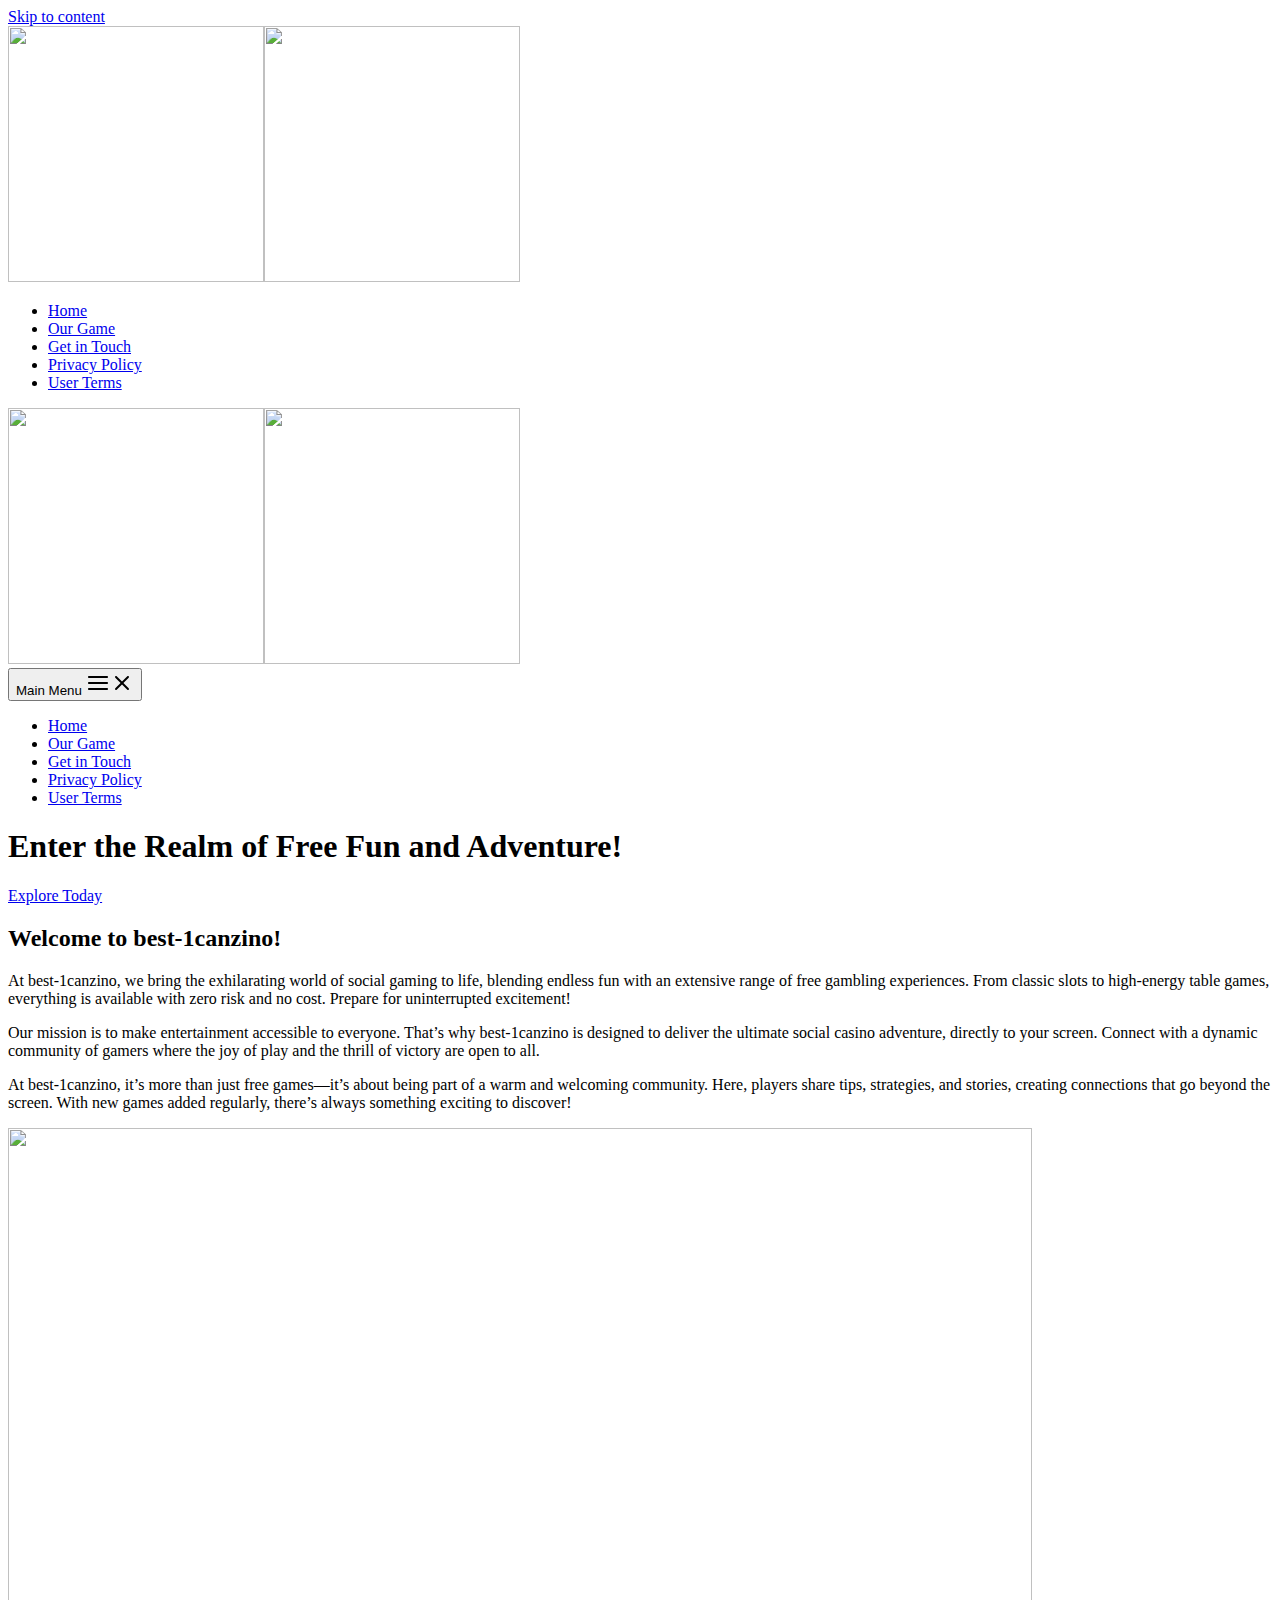
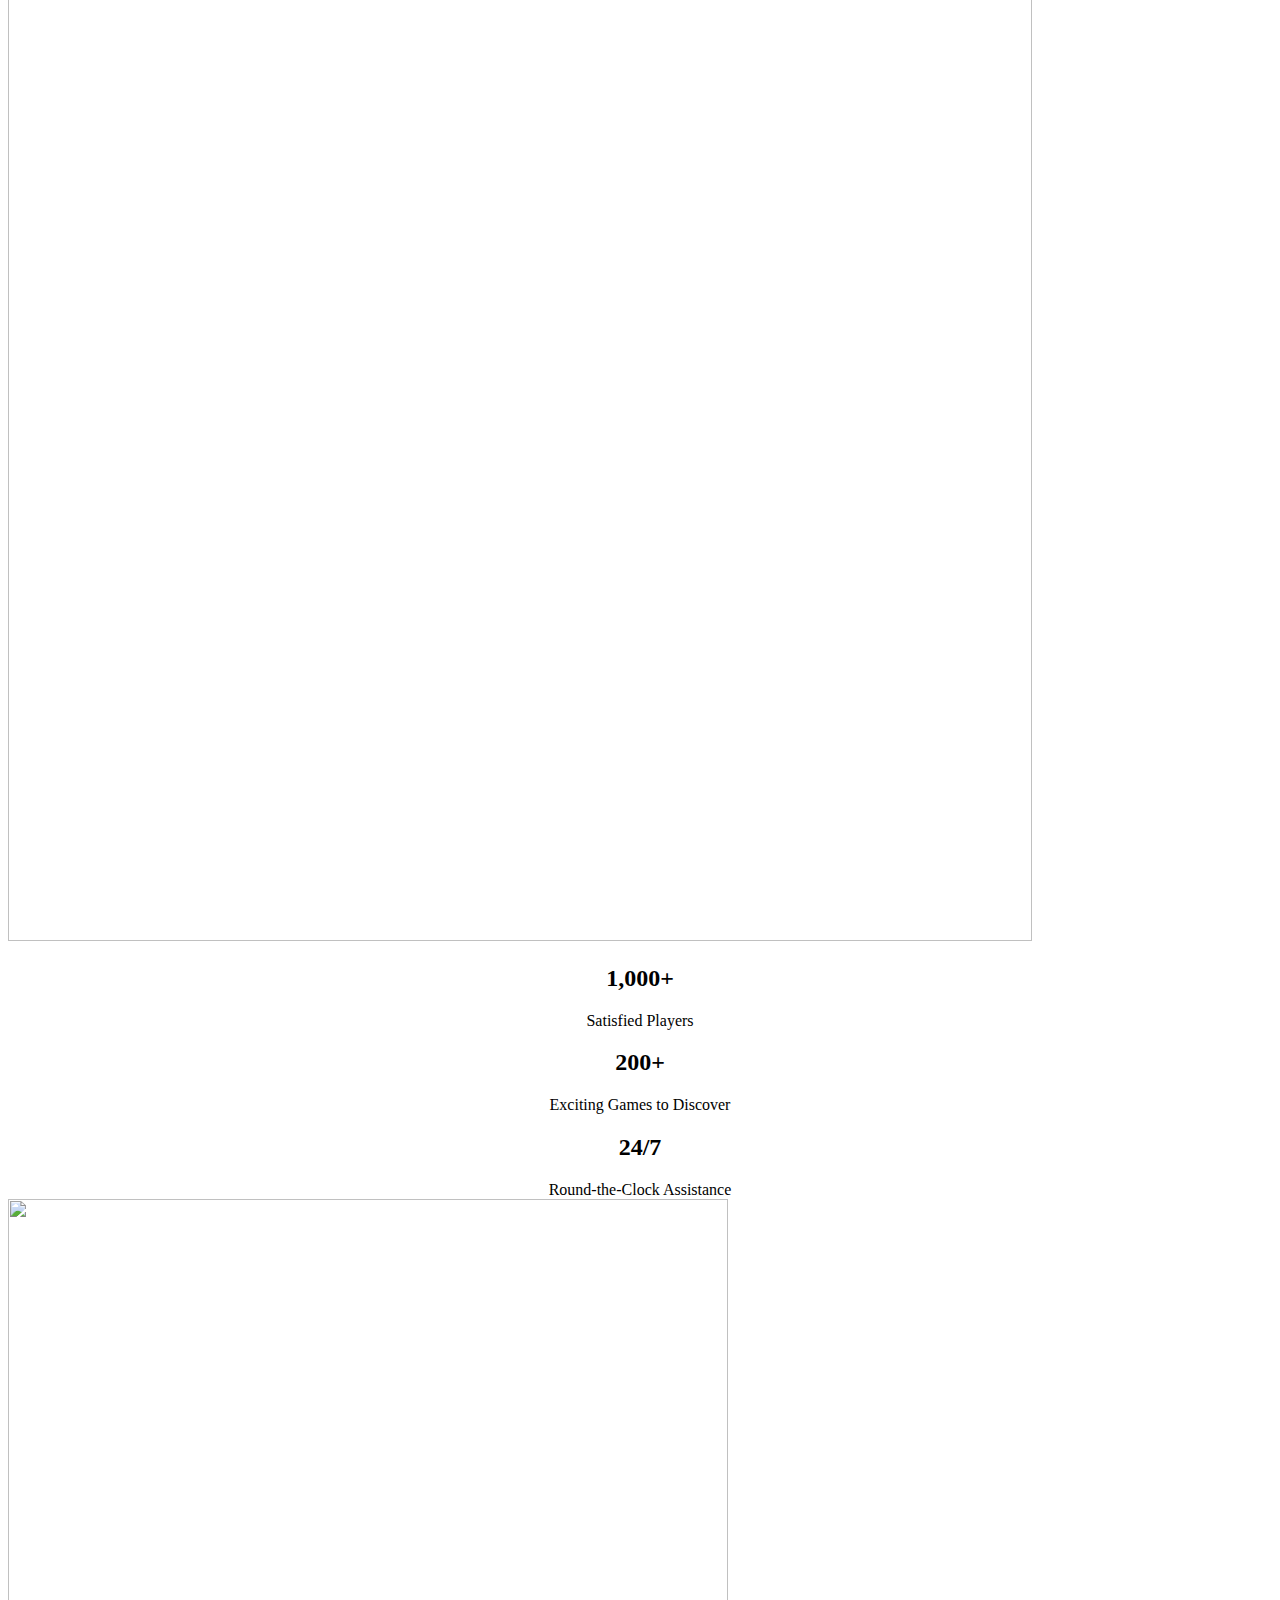
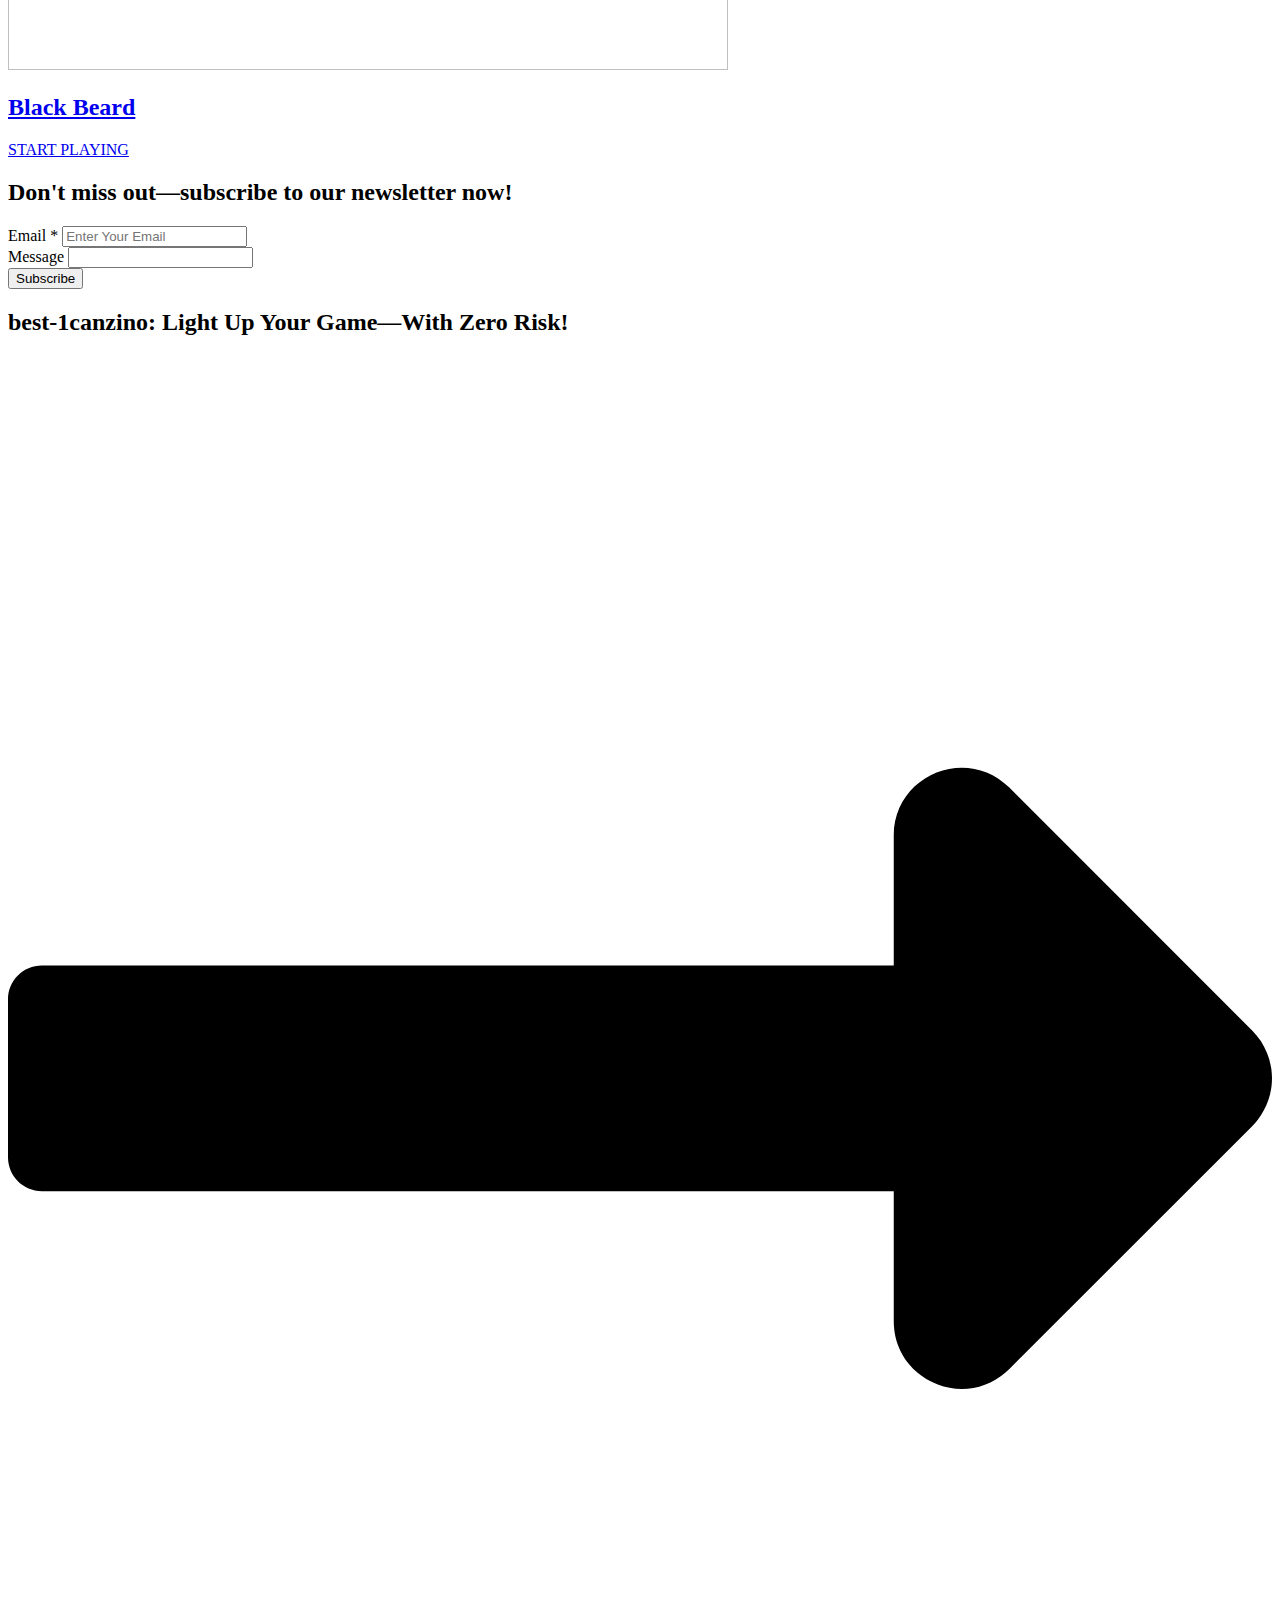
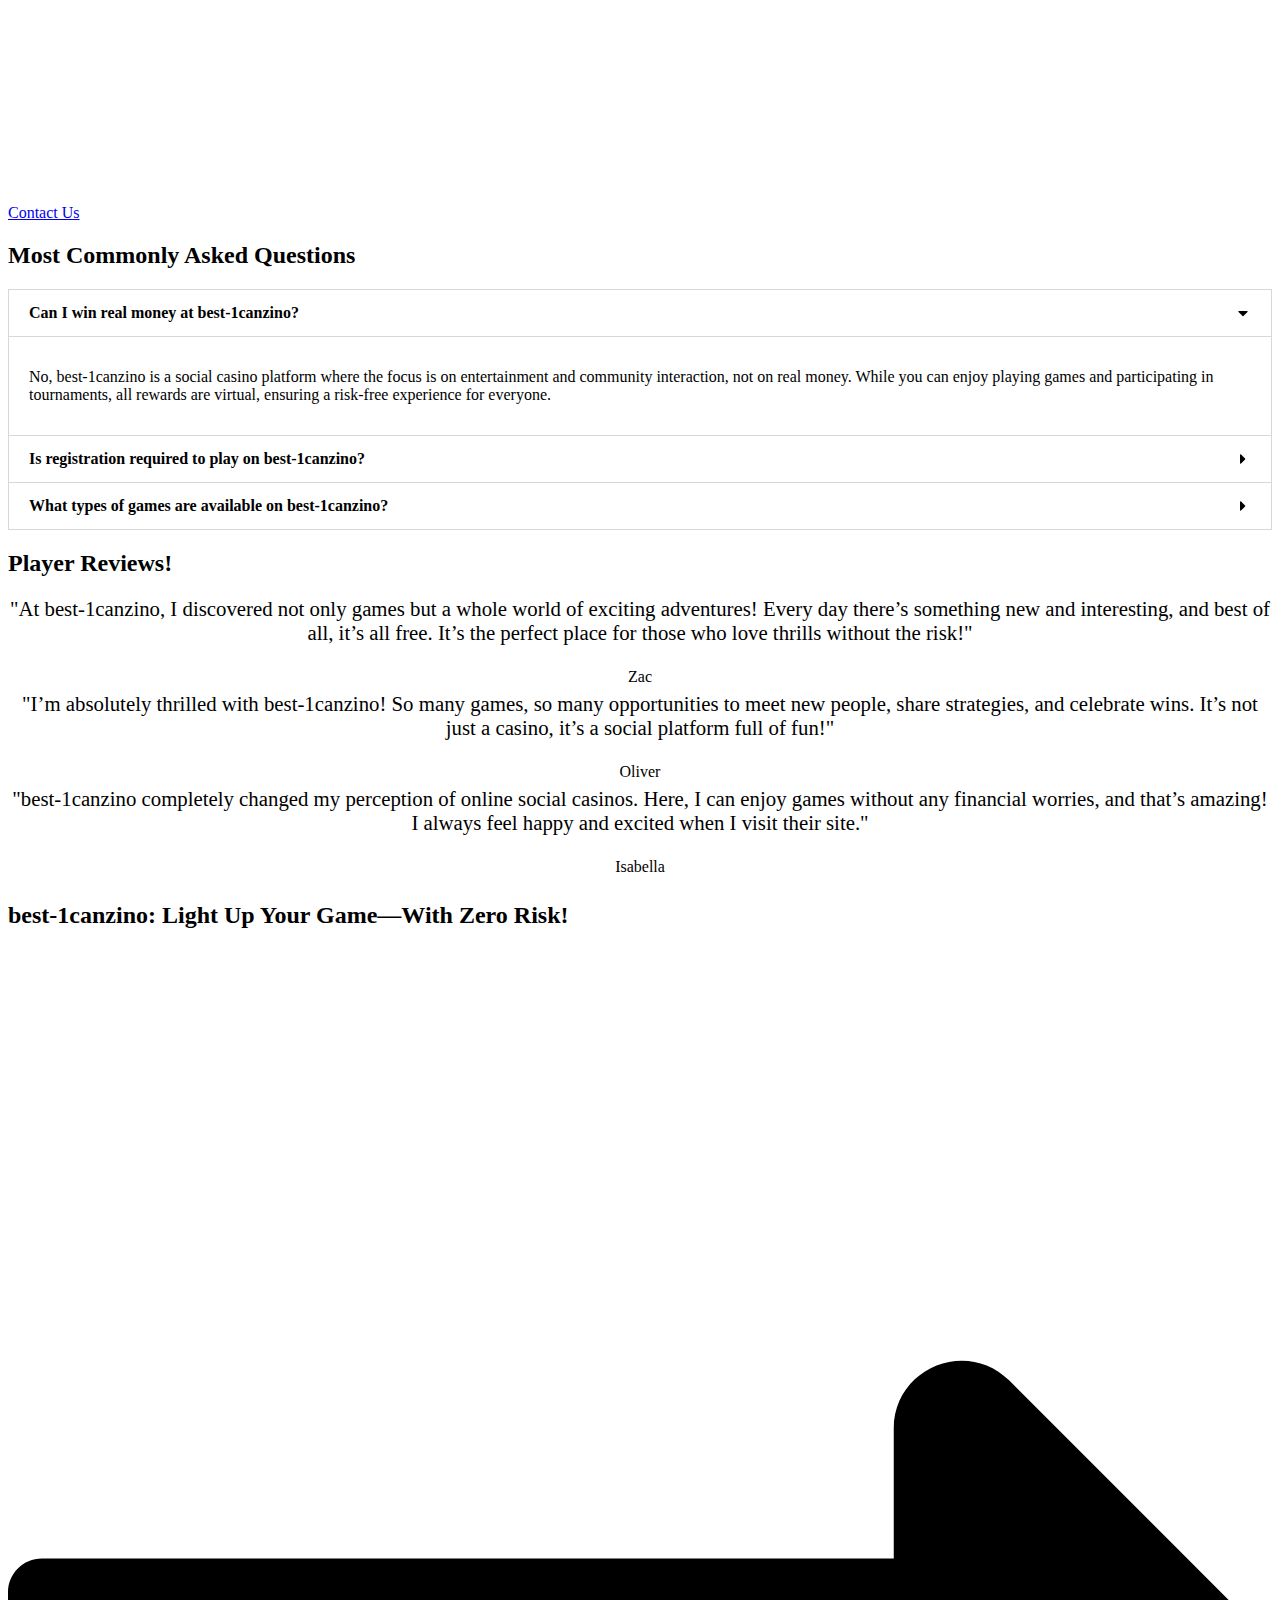
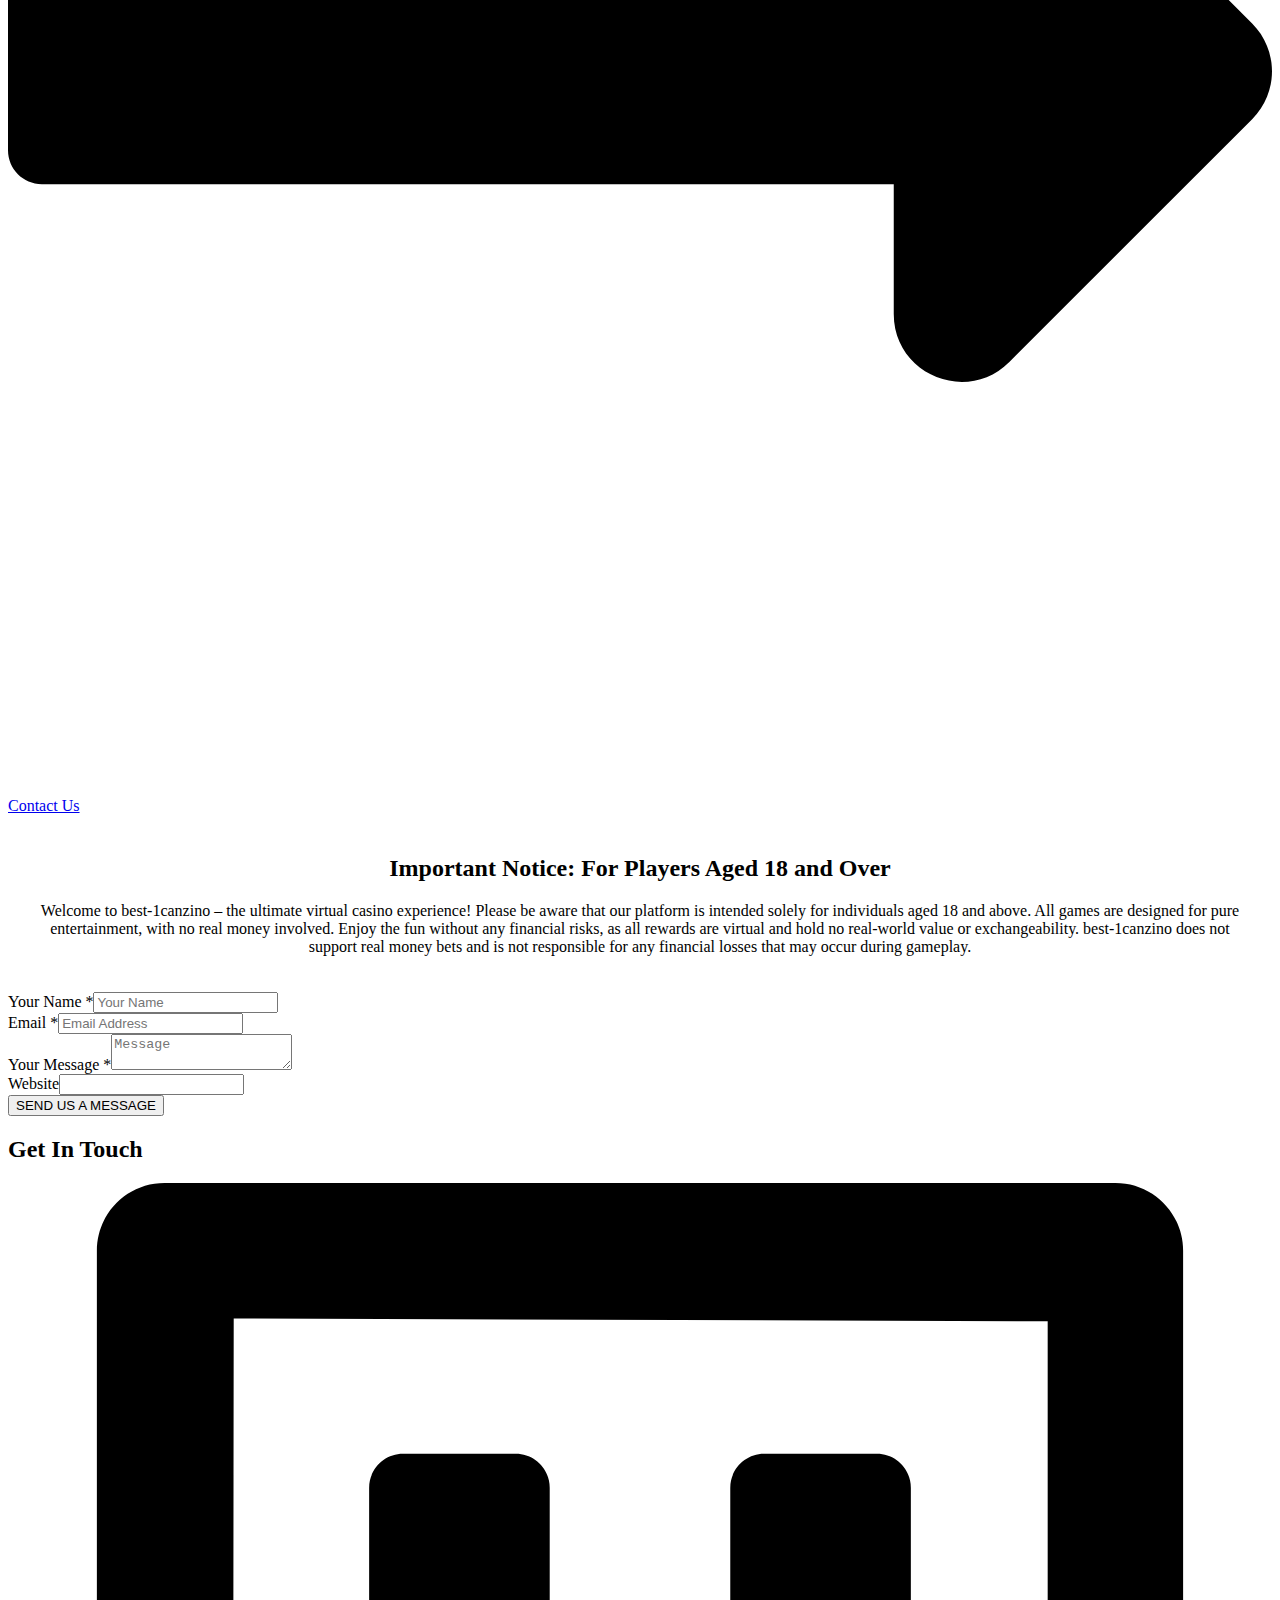
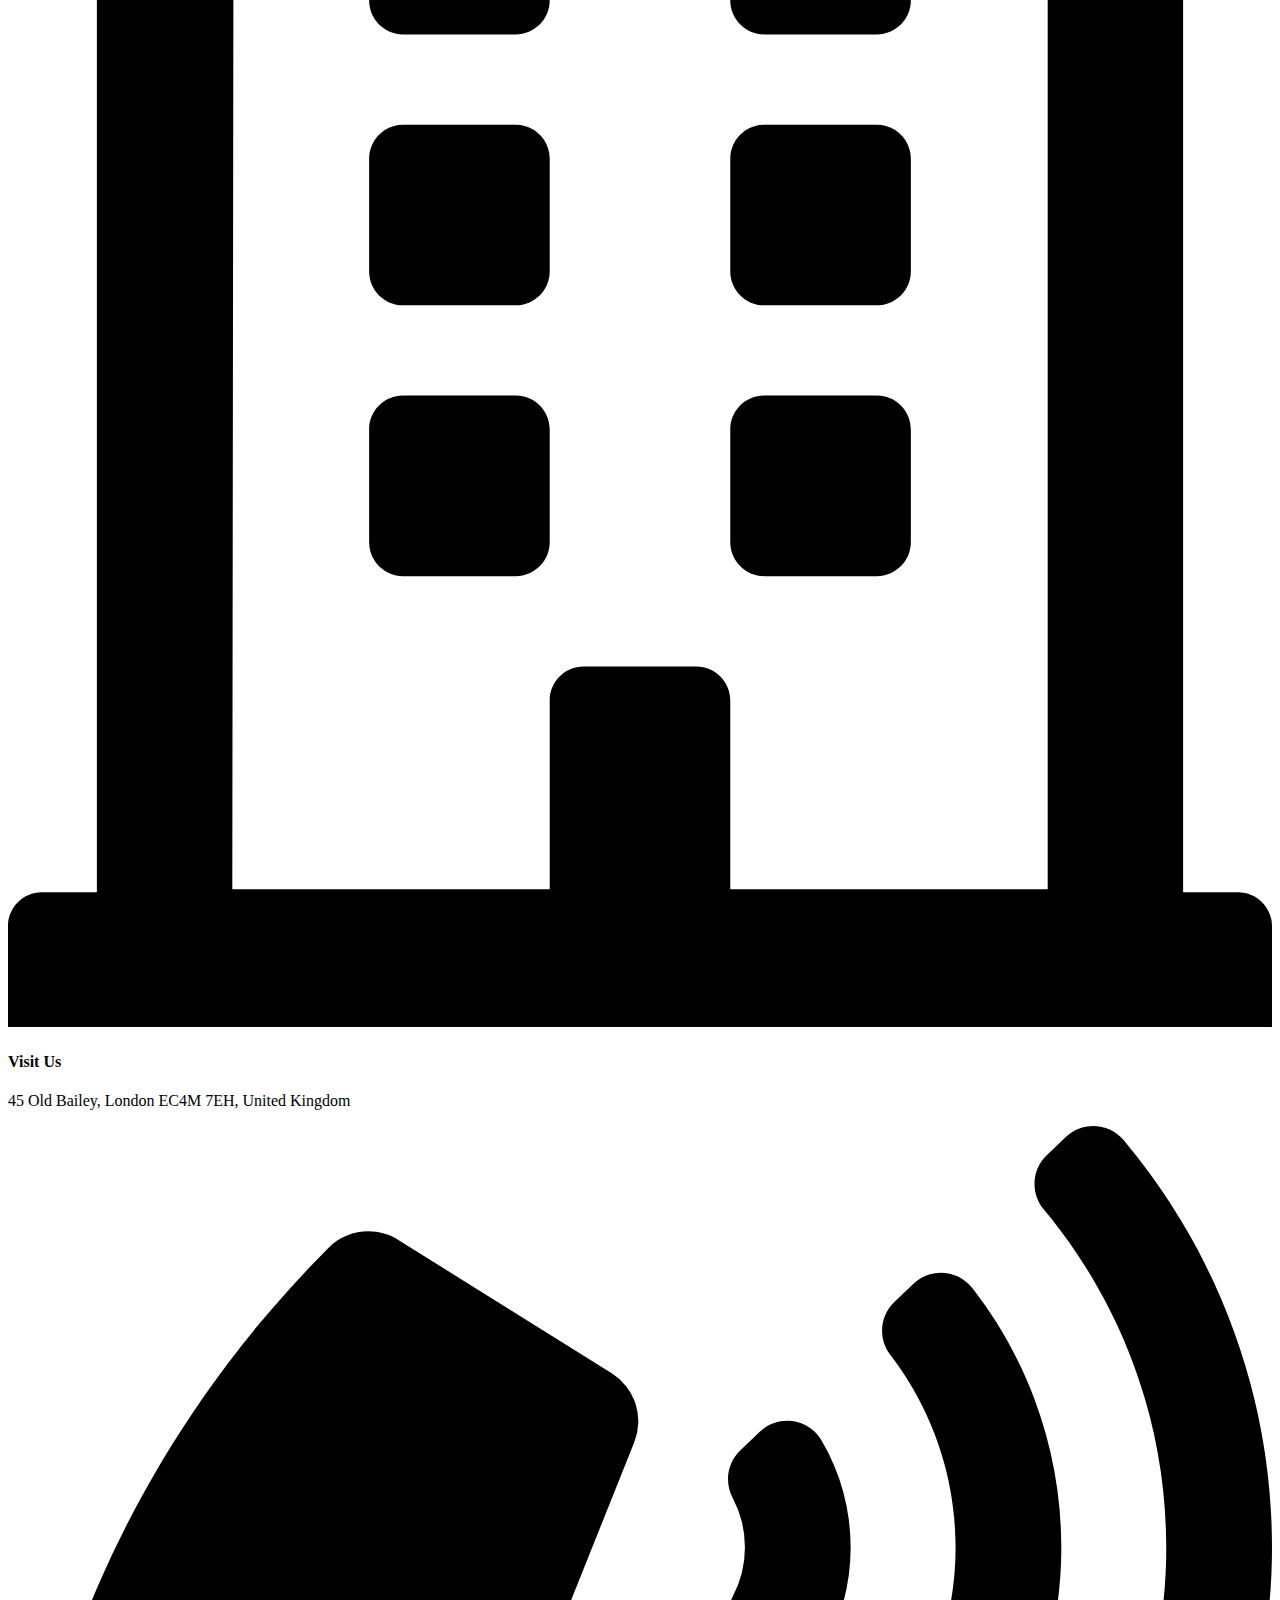
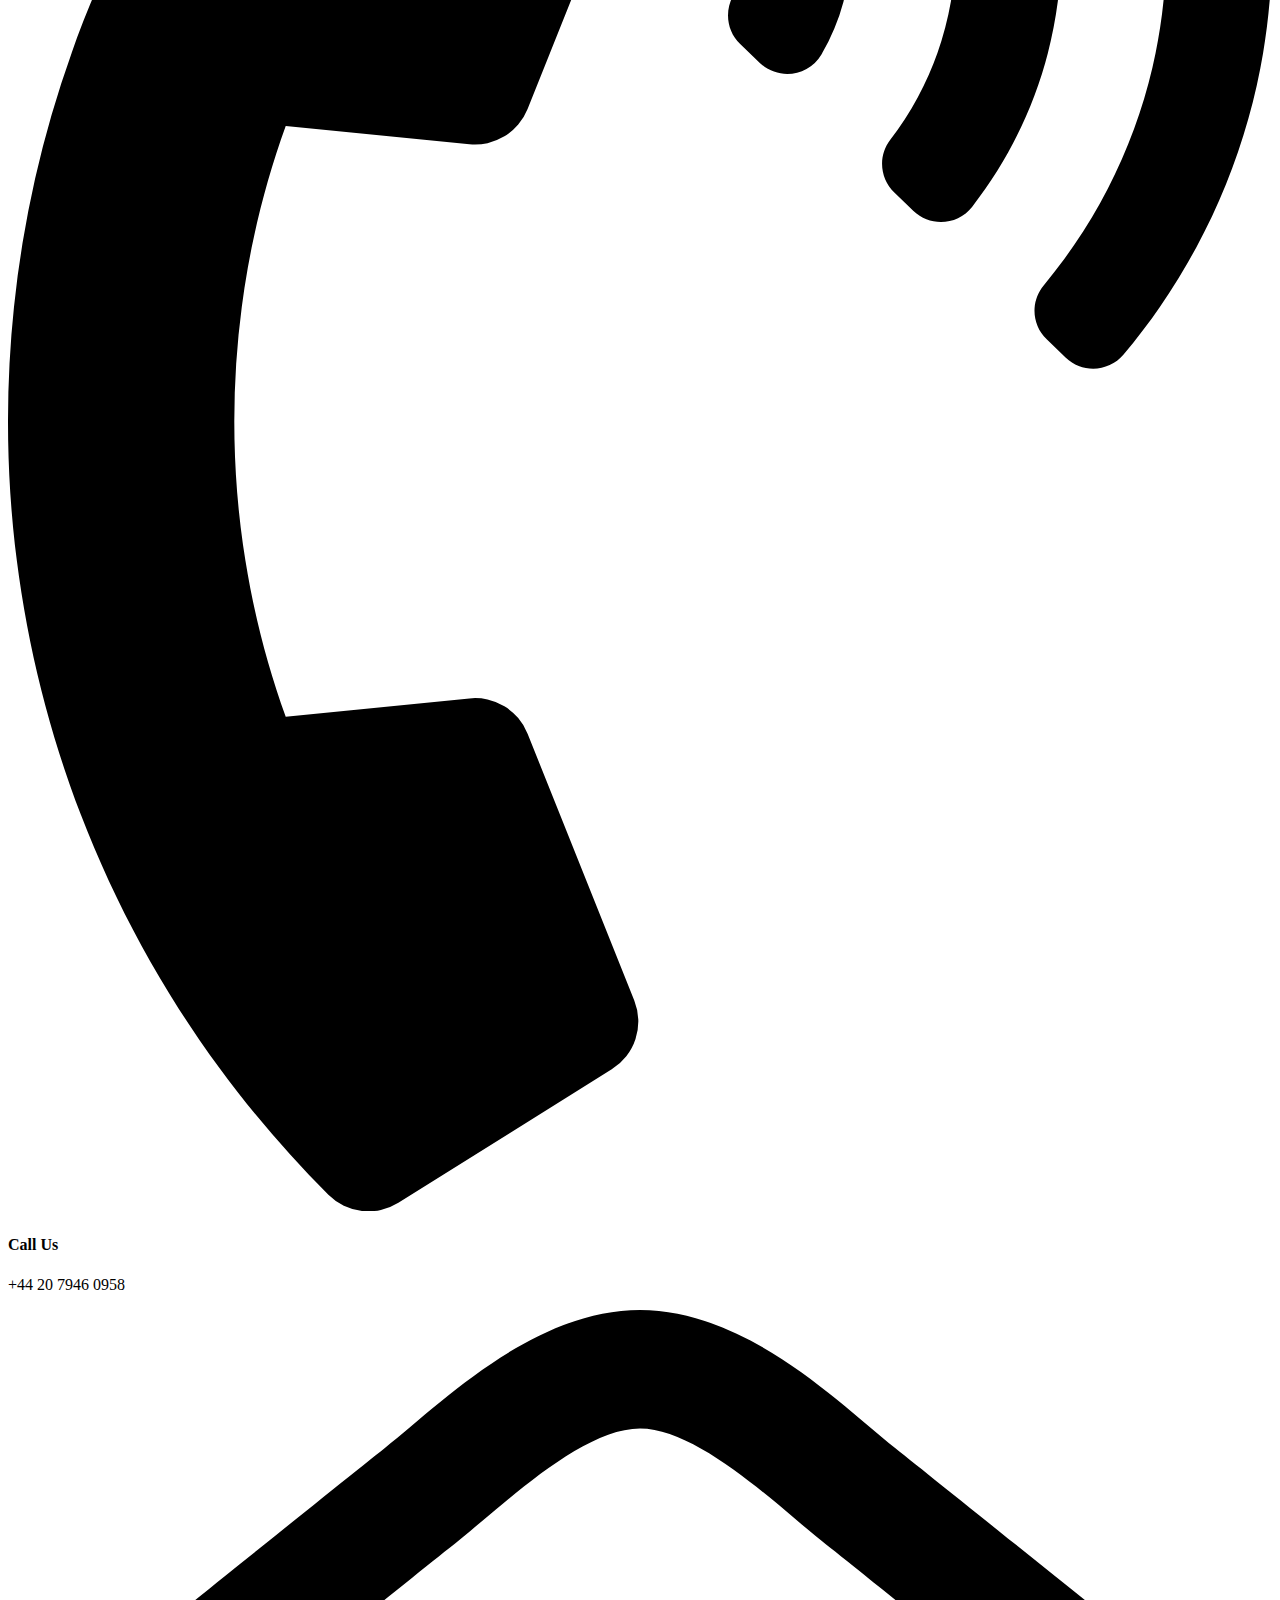
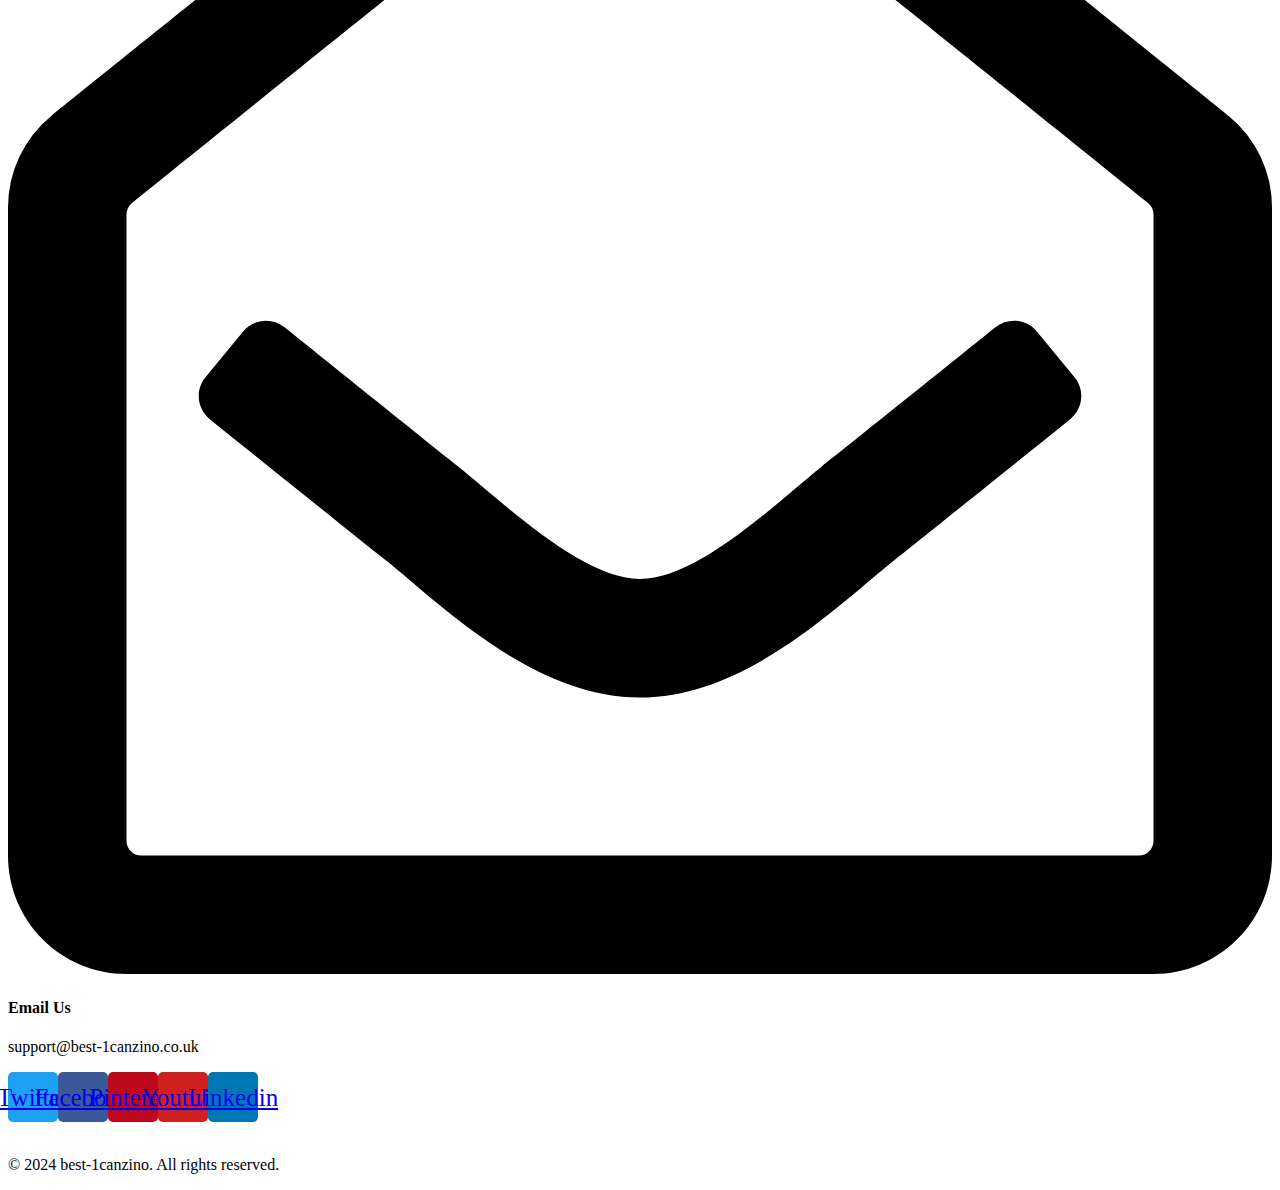
==== js-frontend/landingpage/index.html @ b1c405e8 "Add one more file" ====
<!DOCTYPE html>
<html lang="en">
<head>
    <meta charset="UTF-8">
    <meta name="viewport" content="width=device-width, initial-scale=1.0">
    <title>Document</title>
</head>
<body itemtype="https://schema.org/WebPage" itemscope="itemscope" class="home page-template-default page page-id-540 wp-custom-logo ast-desktop ast-page-builder-template ast-no-sidebar astra-4.6.9 ast-single-post ast-replace-site-logo-transparent ast-inherit-site-logo-transparent ast-theme-transparent-header ast-hfb-header elementor-default elementor-kit-442 elementor-page elementor-page-540 e--ua-blink e--ua-chrome e--ua-webkit" style="" data-elementor-device-mode="desktop">
    <a class="skip-link screen-reader-text" href="#content" role="link" title="Skip to content">
      Skip to content</a>

    <div class="hfeed site" id="page">
      <header class="site-header header-main-layout-1 ast-primary-menu-enabled ast-builder-menu-toggle-icon ast-mobile-header-inline" id="masthead" itemtype="https://schema.org/WPHeader" itemscope="itemscope" itemid="#masthead">
        <div id="ast-desktop-header" data-toggle-type="dropdown">
          <div class="ast-main-header-wrap main-header-bar-wrap">
            <div class="ast-primary-header-bar ast-primary-header main-header-bar site-header-focus-item" data-section="section-primary-header-builder">
              <div class="site-primary-header-wrap ast-builder-grid-row-container site-header-focus-item ast-container" data-section="section-primary-header-builder">
                <div class="ast-builder-grid-row ast-builder-grid-row-has-sides ast-builder-grid-row-no-center">
                  <div class="site-header-primary-section-left site-header-section ast-flex site-header-section-left">
                    <div class="ast-builder-layout-element ast-flex site-header-focus-item" data-section="title_tagline">
                      <div class="site-branding ast-site-identity" itemtype="https://schema.org/Organization" itemscope="itemscope">
                        <span class="site-logo-img"><a href="index.html" class="custom-logo-link transparent-custom-logo" rel="home" itemprop="url" aria-label="best-1canzino"><img fetchpriority="high" width="256" height="256" src="images/favicon.webp" class="custom-logo" alt="" decoding="async"></a><a href="index.html" class="custom-logo-link ast-transparent-mobile-logo" rel="home" itemprop="url"><img fetchpriority="high" width="256" height="256" src="images/favicon.webp" class="custom-logo" alt="" decoding="async"></a></span>
                      </div>
                      <!-- .site-branding -->
                    </div>
                  </div>
                  <div class="site-header-primary-section-right site-header-section ast-flex ast-grid-right-section">
                    <div class="ast-builder-menu-1 ast-builder-menu ast-flex ast-builder-menu-1-focus-item ast-builder-layout-element site-header-focus-item" data-section="section-hb-menu-1">
                      <div class="ast-main-header-bar-alignment">
                        <div class="main-header-bar-navigation">
                          <nav class="site-navigation ast-flex-grow-1 navigation-accessibility site-header-focus-item" id="primary-site-navigation-desktop" aria-label="Site Navigation" itemtype="https://schema.org/SiteNavigationElement" itemscope="itemscope">
                            <div class="main-navigation ast-inline-flex">
                              <ul id="ast-hf-menu-1" class="main-header-menu ast-menu-shadow ast-nav-menu ast-flex submenu-with-border stack-on-mobile">
                                <li id="menu-item-13" class="menu-item menu-item-type-post_type menu-item-object-page menu-item-home current-menu-item page_item page-item-540 current_page_item menu-item-13">
                                  <a href="index.html" aria-current="page" class="menu-link">Home</a>
                                </li>
                                <li id="menu-item-1321" class="menu-item menu-item-type-post_type menu-item-object-page menu-item-1321">
                                  <a href="game.html" class="menu-link">Our Game</a>
                                </li>
                                <li id="menu-item-150" class="menu-item menu-item-type-post_type menu-item-object-page menu-item-150">
                                  <a href="contact.html" class="menu-link">Get in Touch</a>
                                </li>
                                <li id="menu-item-1322" class="menu-item menu-item-type-post_type menu-item-object-page menu-item-privacy-policy menu-item-1322">
                                  <a rel="privacy-policy" href="privacy.html" class="menu-link">Privacy Policy</a>
                                </li>
                                <li id="menu-item-1323" class="menu-item menu-item-type-post_type menu-item-object-page menu-item-1323">
                                  <a href="terms.html" class="menu-link">User Terms</a>
                                </li>
                              </ul>
                            </div>
                          </nav>
                        </div>
                      </div>
                    </div>
                  </div>
                </div>
              </div>
            </div>
          </div>
          <div class="ast-desktop-header-content content-align-flex-start" style="display: none"></div>
        </div>
        <!-- Main Header Bar Wrap -->
        <div id="ast-mobile-header" class="ast-mobile-header-wrap" data-type="dropdown">
          <div class="ast-main-header-wrap main-header-bar-wrap">
            <div class="ast-primary-header-bar ast-primary-header main-header-bar site-primary-header-wrap site-header-focus-item ast-builder-grid-row-layout-default ast-builder-grid-row-tablet-layout-default ast-builder-grid-row-mobile-layout-default" data-section="section-primary-header-builder">
              <div class="ast-builder-grid-row ast-builder-grid-row-has-sides ast-builder-grid-row-no-center">
                <div class="site-header-primary-section-left site-header-section ast-flex site-header-section-left">
                  <div class="ast-builder-layout-element ast-flex site-header-focus-item" data-section="title_tagline">
                    <div class="site-branding ast-site-identity" itemtype="https://schema.org/Organization" itemscope="itemscope">
                      <span class="site-logo-img"><a href="index.html" class="custom-logo-link transparent-custom-logo" rel="home" itemprop="url" aria-label="best-1canzino"><img fetchpriority="high" width="256" height="256" src="images/favicon.webp" class="custom-logo" alt="" decoding="async"></a><a href="index.html" class="custom-logo-link ast-transparent-mobile-logo" rel="home" itemprop="url"><img fetchpriority="high" width="256" height="256" src="images/favicon.webp" class="custom-logo" alt="" decoding="async"></a></span>
                    </div>
                    <!-- .site-branding -->
                  </div>
                </div>
                <div class="site-header-primary-section-right site-header-section ast-flex ast-grid-right-section">
                  <div class="ast-builder-layout-element ast-flex site-header-focus-item" data-section="section-header-mobile-trigger">
                    <div class="ast-button-wrap">
                      <button type="button" class="menu-toggle main-header-menu-toggle ast-mobile-menu-trigger-fill" aria-expanded="false" data-index="0">
                        <span class="screen-reader-text">Main Menu</span>
                        <span class="mobile-menu-toggle-icon">
                          <span class="ahfb-svg-iconset ast-inline-flex svg-baseline"><svg class="ast-mobile-svg ast-menu-svg" fill="currentColor" version="1.1" xmlns="http://www.w3.org/2000/svg" width="24" height="24" viewBox="0 0 24 24">
                              <path d="M3 13h18c0.552 0 1-0.448 1-1s-0.448-1-1-1h-18c-0.552 0-1 0.448-1 1s0.448 1 1 1zM3 7h18c0.552 0 1-0.448 1-1s-0.448-1-1-1h-18c-0.552 0-1 0.448-1 1s0.448 1 1 1zM3 19h18c0.552 0 1-0.448 1-1s-0.448-1-1-1h-18c-0.552 0-1 0.448-1 1s0.448 1 1 1z"></path></svg></span><span class="ahfb-svg-iconset ast-inline-flex svg-baseline"><svg class="ast-mobile-svg ast-close-svg" fill="currentColor" version="1.1" xmlns="http://www.w3.org/2000/svg" width="24" height="24" viewBox="0 0 24 24">
                              <path d="M5.293 6.707l5.293 5.293-5.293 5.293c-0.391 0.391-0.391 1.024 0 1.414s1.024 0.391 1.414 0l5.293-5.293 5.293 5.293c0.391 0.391 1.024 0.391 1.414 0s0.391-1.024 0-1.414l-5.293-5.293 5.293-5.293c0.391-0.391 0.391-1.024 0-1.414s-1.024-0.391-1.414 0l-5.293 5.293-5.293-5.293c-0.391-0.391-1.024-0.391-1.414 0s-0.391 1.024 0 1.414z"></path></svg></span>
                        </span>
                      </button>
                    </div>
                  </div>
                </div>
              </div>
            </div>
          </div>
          <div class="ast-mobile-header-content content-align-flex-start">
            <div class="ast-builder-menu-1 ast-builder-menu ast-flex ast-builder-menu-1-focus-item ast-builder-layout-element site-header-focus-item" data-section="section-hb-menu-1">
              <div class="ast-main-header-bar-alignment">
                <div class="main-header-bar-navigation">
                  <nav class="site-navigation ast-flex-grow-1 navigation-accessibility site-header-focus-item" id="primary-site-navigation-mobile" aria-label="Site Navigation" itemtype="https://schema.org/SiteNavigationElement" itemscope="itemscope">
                    <div class="main-navigation ast-inline-flex">
                      <ul id="ast-hf-menu-1" class="main-header-menu ast-menu-shadow ast-nav-menu ast-flex submenu-with-border stack-on-mobile">
                        <li class="menu-item menu-item-type-post_type menu-item-object-page menu-item-home current-menu-item page_item page-item-540 current_page_item menu-item-13">
                          <a href="index.html" aria-current="page" class="menu-link">Home</a>
                        </li>
                        <li class="menu-item menu-item-type-post_type menu-item-object-page menu-item-1321">
                          <a href="game.html" class="menu-link">Our Game</a>
                        </li>
                        <li class="menu-item menu-item-type-post_type menu-item-object-page menu-item-150">
                          <a href="contact.html" class="menu-link">Get in Touch</a>
                        </li>
                        <li class="menu-item menu-item-type-post_type menu-item-object-page menu-item-privacy-policy menu-item-1322">
                          <a rel="privacy-policy" href="privacy.html" class="menu-link">Privacy Policy</a>
                        </li>
                        <li class="menu-item menu-item-type-post_type menu-item-object-page menu-item-1323">
                          <a href="terms.html" class="menu-link">User Terms</a>
                        </li>
                      </ul>
                    </div>
                  </nav>
                </div>
              </div>
            </div>
          </div>
        </div>
      </header>
      <!-- #masthead -->
      <div id="content" class="site-content">
        <div class="ast-container">
          <div id="primary" class="content-area primary">
            <main id="main" class="site-main">
              <article class="post-540 page type-page status-publish ast-article-single" id="post-540" itemtype="https://schema.org/CreativeWork" itemscope="itemscope">
                <header class="entry-header ast-no-title ast-header-without-markup"></header>
                <!-- .entry-header -->

                <div class="entry-content clear" itemprop="text">
                  <div data-elementor-type="wp-page" data-elementor-id="540" class="elementor elementor-540">
                    <div class="elementor-element elementor-element-2cb5f4f e-flex e-con-boxed e-con e-parent" data-id="2cb5f4f" data-element_type="container" data-settings="{&quot;background_background&quot;:&quot;classic&quot;}" data-core-v316-plus="true">
                      <div class="e-con-inner">
                        <div class="elementor-element elementor-element-fe6a729 e-con-full e-flex e-con e-child" data-id="fe6a729" data-element_type="container">
                          <div class="elementor-element elementor-element-c7345d2 elementor-widget elementor-widget-heading" data-id="c7345d2" data-element_type="widget" data-widget_type="heading.default">
                            <div class="elementor-widget-container">
                              <h1 class="elementor-heading-title elementor-size-default">
                                Enter the Realm of Free Fun and Adventure!
                              </h1>
                            </div>
                          </div>
                          <div class="elementor-element elementor-element-7ba1da6 elementor-align-center elementor-widget elementor-widget-button" data-id="7ba1da6" data-element_type="widget" data-widget_type="button.default">
                            <div class="elementor-widget-container">
                              <div class="elementor-button-wrapper">
                                <a class="elementor-button elementor-button-link elementor-size-sm" href="#game">
                                  <span class="elementor-button-content-wrapper">
                                    <span class="elementor-button-text">Explore Today</span>
                                  </span>
                                </a>
                              </div>
                            </div>
                          </div>
                        </div>
                      </div>
                    </div>
                    <section class="elementor-section elementor-top-section elementor-element elementor-element-029j0v2 elementor-section-content-middle elementor-section-boxed elementor-section-height-default elementor-section-height-default" data-id="029j0v2" data-element_type="section" data-settings="{&quot;background_background&quot;:&quot;classic&quot;}">
                      <div class="elementor-container elementor-column-gap-no">
                        <div class="elementor-column elementor-col-50 elementor-top-column elementor-element elementor-element-258231d" data-id="258231d" data-element_type="column">
                          <div class="elementor-widget-wrap elementor-element-populated">
                            <div class="elementor-element elementor-element-1401102 elementor-widget elementor-widget-heading" data-id="1401102" data-element_type="widget" data-widget_type="heading.default">
                              <div class="elementor-widget-container">
                                <h2 class="elementor-heading-title elementor-size-default">
                                  Welcome to best-1canzino!
                                </h2>
                              </div>
                            </div>
                            <div class="elementor-element elementor-element-4f6265e elementor-widget elementor-widget-text-editor" data-id="4f6265e" data-element_type="widget" data-widget_type="text-editor.default">
                              <div class="elementor-widget-container">
                                <p>
                                  At best-1canzino, we bring the exhilarating world
                                  of social gaming to life, blending endless fun
                                  with an extensive range of free gambling
                                  experiences. From classic slots to high-energy
                                  table games, everything is available with zero
                                  risk and no cost. Prepare for uninterrupted
                                  excitement!
                                </p>
                                <p>
                                  Our mission is to make entertainment
                                  accessible to everyone. That’s why best-1canzino
                                  is designed to deliver the ultimate social
                                  casino adventure, directly to your screen.
                                  Connect with a dynamic community of gamers
                                  where the joy of play and the thrill of
                                  victory are open to all.
                                </p>
                                <p>
                                  At best-1canzino, it’s more than just free
                                  games—it’s about being part of a warm and
                                  welcoming community. Here, players share tips,
                                  strategies, and stories, creating connections
                                  that go beyond the screen. With new games
                                  added regularly, there’s always something
                                  exciting to discover!
                                </p>
                              </div>
                            </div>
                          </div>
                        </div>
                        <div class="elementor-column elementor-col-50 elementor-top-column elementor-element elementor-element-ca44c59" data-id="ca44c59" data-element_type="column" data-settings="{&quot;background_background&quot;:&quot;classic&quot;}">
                          <div class="elementor-widget-wrap elementor-element-populated">
                            <div class="elementor-element elementor-element-7e01216 elementor-widget elementor-widget-image" data-id="7e01216" data-element_type="widget" data-widget_type="image.default">
                              <div class="elementor-widget-container">
                                <img decoding="async" width="1024" height="1413" src="images/art1.webp" class="attachment-full size-full wp-image-1292" alt="">
                              </div>
                            </div>
                          </div>
                        </div>
                      </div>
                    </section>
                    <section class="elementor-section elementor-top-section elementor-element elementor-element-jzzn0ih elementor-section-content-top elementor-section-boxed elementor-section-height-default elementor-section-height-default" data-id="jzzn0ih" data-element_type="section" data-settings="{&quot;background_background&quot;:&quot;classic&quot;}">
                      <div class="elementor-background-overlay"></div>
                      <div class="elementor-container elementor-column-gap-no">
                        <div class="elementor-column elementor-col-33 elementor-top-column elementor-element elementor-element-a55e4cf" data-id="a55e4cf" data-element_type="column">
                          <div class="elementor-widget-wrap elementor-element-populated">
                            <div class="elementor-element elementor-element-5a6ff92 elementor-widget elementor-widget-image-box" data-id="5a6ff92" data-element_type="widget" data-widget_type="image-box.default">
                              <div class="elementor-widget-container">
                                <style>
                                  .elementor-widget-image-box
                                    .elementor-image-box-content {
                                    width: 100%;
                                  }
                                  @media (min-width: 768px) {
                                    .elementor-widget-image-box.elementor-position-left
                                      .elementor-image-box-wrapper,
                                    .elementor-widget-image-box.elementor-position-right
                                      .elementor-image-box-wrapper {
                                      display: flex;
                                    }
                                    .elementor-widget-image-box.elementor-position-right
                                      .elementor-image-box-wrapper {
                                      text-align: right;
                                      flex-direction: row-reverse;
                                    }
                                    .elementor-widget-image-box.elementor-position-left
                                      .elementor-image-box-wrapper {
                                      text-align: left;
                                      flex-direction: row;
                                    }
                                    .elementor-widget-image-box.elementor-position-top
                                      .elementor-image-box-img {
                                      margin: auto;
                                    }
                                    .elementor-widget-image-box.elementor-vertical-align-top
                                      .elementor-image-box-wrapper {
                                      align-items: flex-start;
                                    }
                                    .elementor-widget-image-box.elementor-vertical-align-middle
                                      .elementor-image-box-wrapper {
                                      align-items: center;
                                    }
                                    .elementor-widget-image-box.elementor-vertical-align-bottom
                                      .elementor-image-box-wrapper {
                                      align-items: flex-end;
                                    }
                                  }
                                  @media (max-width: 767px) {
                                    .elementor-widget-image-box
                                      .elementor-image-box-img {
                                      margin-left: auto !important;
                                      margin-right: auto !important;
                                      margin-bottom: 15px;
                                    }
                                  }
                                  .elementor-widget-image-box
                                    .elementor-image-box-img {
                                    display: inline-block;
                                  }
                                  .elementor-widget-image-box
                                    .elementor-image-box-title
                                    a {
                                    color: inherit;
                                  }
                                  .elementor-widget-image-box
                                    .elementor-image-box-wrapper {
                                    text-align: center;
                                  }
                                  .elementor-widget-image-box
                                    .elementor-image-box-description {
                                    margin: 0;
                                  }
                                </style>
                                <div class="elementor-image-box-wrapper">
                                  <div class="elementor-image-box-content">
                                    <h2 class="elementor-image-box-title">
                                      1,000+
                                    </h2>
                                    <p class="elementor-image-box-description">
                                      Satisfied Players
                                    </p>
                                  </div>
                                </div>
                              </div>
                            </div>
                          </div>
                        </div>
                        <div class="elementor-column elementor-col-33 elementor-top-column elementor-element elementor-element-b49a589" data-id="b49a589" data-element_type="column">
                          <div class="elementor-widget-wrap elementor-element-populated">
                            <div class="elementor-element elementor-element-6fba1e4 elementor-widget elementor-widget-image-box" data-id="6fba1e4" data-element_type="widget" data-widget_type="image-box.default">
                              <div class="elementor-widget-container">
                                <div class="elementor-image-box-wrapper">
                                  <div class="elementor-image-box-content">
                                    <h2 class="elementor-image-box-title">
                                      200+
                                    </h2>
                                    <p class="elementor-image-box-description">
                                      Exciting Games to Discover
                                    </p>
                                  </div>
                                </div>
                              </div>
                            </div>
                          </div>
                        </div>
                        <div class="elementor-column elementor-col-33 elementor-top-column elementor-element elementor-element-838008f" data-id="838008f" data-element_type="column">
                          <div class="elementor-widget-wrap elementor-element-populated">
                            <div class="elementor-element elementor-element-0d02d3a elementor-widget elementor-widget-image-box" data-id="0d02d3a" data-element_type="widget" data-widget_type="image-box.default">
                              <div class="elementor-widget-container">
                                <div class="elementor-image-box-wrapper">
                                  <div class="elementor-image-box-content">
                                    <h2 class="elementor-image-box-title">
                                      24/7
                                    </h2>
                                    <p class="elementor-image-box-description">
                                      Round-the-Clock Assistance
                                    </p>
                                  </div>
                                </div>
                              </div>
                            </div>
                          </div>
                        </div>
                      </div>
                    </section>
                    <section class="elementor-section elementor-top-section elementor-element elementor-element-mmbwlfr elementor-section-content-middle elementor-section-boxed elementor-section-height-default elementor-section-height-default" data-id="mmbwlfr" data-element_type="section" id="game" data-settings="{&quot;background_background&quot;:&quot;classic&quot;}">
                      <div class="elementor-background-overlay"></div>
                      <div class="elementor-container elementor-column-gap-no">
                        <div class="elementor-column elementor-col-100 elementor-top-column elementor-element elementor-element-f69add9" data-id="f69add9" data-element_type="column">
                          <div class="elementor-widget-wrap elementor-element-populated">
                            <div class="elementor-element elementor-element-8b7d1ee elementor-widget elementor-widget-image" data-id="8b7d1ee" data-element_type="widget" data-widget_type="image.default">
                              <div class="elementor-widget-container">
                                <a href="game.html">
                                  <img decoding="async" width="720" height="471" src="images/1.webp" class="attachment-full size-full wp-image-1281" alt="">
                                </a>
                              </div>
                            </div>
                            <div class="elementor-element elementor-element-0c78bee elementor-widget elementor-widget-heading" data-id="0c78bee" data-element_type="widget" data-widget_type="heading.default">
                              <div class="elementor-widget-container">
                                <h2 class="elementor-heading-title elementor-size-default">
                                  <a href="game.html">Black Beard</a>
                                </h2>
                              </div>
                            </div>
                            <div class="elementor-element elementor-element-d99dcee elementor-align-center elementor-widget elementor-widget-button" data-id="d99dcee" data-element_type="widget" data-widget_type="button.default">
                              <div class="elementor-widget-container">
                                <div class="elementor-button-wrapper">
                                  <a class="elementor-button elementor-button-link elementor-size-sm" href="game.html">
                                    <span class="elementor-button-content-wrapper">
                                      <span class="elementor-button-text">START PLAYING</span>
                                    </span>
                                  </a>
                                </div>
                              </div>
                            </div>
                          </div>
                        </div>
                      </div>
                    </section>
                    <section class="elementor-section elementor-top-section elementor-element elementor-element-igmxqsd elementor-section-content-top elementor-section-boxed elementor-section-height-default elementor-section-height-default" data-id="igmxqsd" data-element_type="section" data-settings="{&quot;background_background&quot;:&quot;classic&quot;}">
                      <div class="elementor-background-overlay"></div>
                      <div class="elementor-container elementor-column-gap-no">
                        <div class="elementor-column elementor-col-100 elementor-top-column elementor-element elementor-element-3f6eb97" data-id="3f6eb97" data-element_type="column">
                          <div class="elementor-widget-wrap elementor-element-populated">
                            <div class="elementor-element elementor-element-bb83fbb elementor-widget elementor-widget-heading" data-id="bb83fbb" data-element_type="widget" data-widget_type="heading.default">
                              <div class="elementor-widget-container">
                                <h2 class="elementor-heading-title elementor-size-default">
                                  Don't miss out—subscribe to our newsletter
                                  now!
                                </h2>
                              </div>
                            </div>
                            <div class="elementor-element elementor-element-cba596e elementor-widget elementor-widget-wpforms" data-id="cba596e" data-element_type="widget" data-widget_type="wpforms.default">
                              <div class="elementor-widget-container">
                                <div class="wpforms-container inline-fields" id="wpforms-1243">
                                  <form id="wpforms-form-1243" class="wpforms-validate wpforms-form" data-formid="1243" method="post" enctype="multipart/form-data" action="https://best-1canzino.com/whitepage2new/wordpress8/?simply_static_page=1" data-token="ea0943c0b02a68630234f16f87e463bb" novalidate="novalidate">
                                    <noscript class="wpforms-error-noscript">Please enable JavaScript in your browser
                                      to complete this form.</noscript>
                                    <div class="wpforms-field-container">
                                      <div id="wpforms-1243-field_1-container" class="wpforms-field wpforms-field-email" data-field-id="1">
                                        <label class="wpforms-field-label wpforms-label-hide" for="wpforms-1243-field_1">Email
                                          <span class="wpforms-required-label">*</span></label>
                                        <input type="email" id="wpforms-1243-field_1" class="wpforms-field-large wpforms-field-required" name="wpforms[fields][1]" placeholder="Enter Your Email" spellcheck="false" required="" value="">
                                      </div>
                                    </div>
                                    <div class="wpforms-field wpforms-field-hp">
                                      <label for="wpforms-1243-field-hp" class="wpforms-field-label">Message</label>
                                      <input type="text" name="wpforms[hp]" id="wpforms-1243-field-hp" class="wpforms-field-medium" value="">
                                    </div>
                                    <div class="wpforms-submit-container">
                                      <input type="hidden" name="wpforms[id]" value="1243">
                                      <input type="hidden" name="wpforms[author]" value="1">
                                      <input type="hidden" name="wpforms[post_id]" value="540">
                                      <button type="submit" name="wpforms[submit]" id="wpforms-submit-1243" class="wpforms-submit inline-fields" data-alt-text="Sending..." data-submit-text="Submit" aria-live="assertive" value="wpforms-submit">
                                        Subscribe
                                      </button>
                                    </div>
                                  </form>
                                </div>
                              </div>
                            </div>
                          </div>
                        </div>
                      </div>
                    </section>
                    <div class="elementor-element elementor-element-24c68a1 e-flex e-con-boxed e-con e-parent" data-id="24c68a1" data-element_type="container" data-settings="{&quot;background_background&quot;:&quot;classic&quot;}" data-core-v316-plus="true">
                      <div class="e-con-inner">
                        <div class="elementor-element elementor-element-c761d1d e-con-full e-flex e-con e-child" data-id="c761d1d" data-element_type="container">
                          <div class="elementor-element elementor-element-c004b04 elementor-widget elementor-widget-heading" data-id="c004b04" data-element_type="widget" data-widget_type="heading.default">
                            <div class="elementor-widget-container">
                              <h2 class="elementor-heading-title elementor-size-default">
                                best-1canzino: Light Up Your Game—With Zero Risk!
                              </h2>
                            </div>
                          </div>
                          <div class="elementor-element elementor-element-6ac07a6 elementor-align-center elementor-mobile-align-center elementor-widget elementor-widget-button" data-id="6ac07a6" data-element_type="widget" data-widget_type="button.default">
                            <div class="elementor-widget-container">
                              <div class="elementor-button-wrapper">
                                <a class="elementor-button elementor-button-link elementor-size-sm" href="#contact">
                                  <span class="elementor-button-content-wrapper">
                                    <span class="elementor-button-icon elementor-align-icon-right">
                                      <svg aria-hidden="true" class="e-font-icon-svg e-fas-long-arrow-alt-right" viewBox="0 0 448 512" xmlns="http://www.w3.org/2000/svg">
                                        <path d="M313.941 216H12c-6.627 0-12 5.373-12 12v56c0 6.627 5.373 12 12 12h301.941v46.059c0 21.382 25.851 32.09 40.971 16.971l86.059-86.059c9.373-9.373 9.373-24.569 0-33.941l-86.059-86.059c-15.119-15.119-40.971-4.411-40.971 16.971V216z"></path>
                                      </svg>
                                    </span>
                                    <span class="elementor-button-text">Contact Us</span>
                                  </span>
                                </a>
                              </div>
                            </div>
                          </div>
                        </div>
                      </div>
                    </div>

                    <section class="elementor-section elementor-top-section elementor-element elementor-element-uo8kg5i elementor-section-content-top elementor-section-boxed elementor-section-height-default elementor-section-height-default" data-id="uo8kg5i" data-element_type="section" data-settings="{&quot;background_background&quot;:&quot;classic&quot;}">
                      <div class="elementor-background-overlay"></div>
                      <div class="elementor-container elementor-column-gap-no">
                        <div class="elementor-column elementor-col-50 elementor-top-column elementor-element elementor-element-c887da0" data-id="c887da0" data-element_type="column">
                          <div class="elementor-widget-wrap elementor-element-populated">
                            <div class="elementor-element elementor-element-fe4c369 elementor-widget elementor-widget-heading" data-id="fe4c369" data-element_type="widget" data-widget_type="heading.default">
                              <div class="elementor-widget-container">
                                <h2 class="elementor-heading-title elementor-size-default">
                                  Most Commonly Asked Questions
                                </h2>
                              </div>
                            </div>
                          </div>
                        </div>
                        <div class="elementor-column elementor-col-50 elementor-top-column elementor-element elementor-element-f2f9049" data-id="f2f9049" data-element_type="column">
                          <div class="elementor-widget-wrap elementor-element-populated">
                            <div class="elementor-element elementor-element-7027158 elementor-widget elementor-widget-accordion" data-id="7027158" data-element_type="widget" data-widget_type="accordion.default">
                              <div class="elementor-widget-container">
                                <style>
                                  /*! elementor - v3.20.0 - 26-03-2024 */
                                  .elementor-accordion {
                                    text-align: left;
                                  }
                                  .elementor-accordion
                                    .elementor-accordion-item {
                                    border: 1px solid #d5d8dc;
                                  }
                                  .elementor-accordion
                                    .elementor-accordion-item
                                    + .elementor-accordion-item {
                                    border-top: none;
                                  }
                                  .elementor-accordion .elementor-tab-title {
                                    margin: 0;
                                    padding: 15px 20px;
                                    font-weight: 700;
                                    line-height: 1;
                                    cursor: pointer;
                                    outline: none;
                                  }
                                  .elementor-accordion
                                    .elementor-tab-title
                                    .elementor-accordion-icon {
                                    display: inline-block;
                                    width: 1.5em;
                                  }
                                  .elementor-accordion
                                    .elementor-tab-title
                                    .elementor-accordion-icon
                                    svg {
                                    width: 1em;
                                    height: 1em;
                                  }
                                  .elementor-accordion
                                    .elementor-tab-title
                                    .elementor-accordion-icon.elementor-accordion-icon-right {
                                    float: right;
                                    text-align: right;
                                  }
                                  .elementor-accordion
                                    .elementor-tab-title
                                    .elementor-accordion-icon.elementor-accordion-icon-left {
                                    float: left;
                                    text-align: left;
                                  }
                                  .elementor-accordion
                                    .elementor-tab-title
                                    .elementor-accordion-icon
                                    .elementor-accordion-icon-closed {
                                    display: block;
                                  }
                                  .elementor-accordion
                                    .elementor-tab-title
                                    .elementor-accordion-icon
                                    .elementor-accordion-icon-opened,
                                  .elementor-accordion
                                    .elementor-tab-title.elementor-active
                                    .elementor-accordion-icon-closed {
                                    display: none;
                                  }
                                  .elementor-accordion
                                    .elementor-tab-title.elementor-active
                                    .elementor-accordion-icon-opened {
                                    display: block;
                                  }
                                  .elementor-accordion .elementor-tab-content {
                                    display: none;
                                    padding: 15px 20px;
                                    border-top: 1px solid #d5d8dc;
                                  }
                                  @media (max-width: 767px) {
                                    .elementor-accordion .elementor-tab-title {
                                      padding: 12px 15px;
                                    }
                                    .elementor-accordion
                                      .elementor-tab-title
                                      .elementor-accordion-icon {
                                      width: 1.2em;
                                    }
                                    .elementor-accordion
                                      .elementor-tab-content {
                                      padding: 7px 15px;
                                    }
                                  }
                                  .e-con-inner > .elementor-widget-accordion,
                                  .e-con > .elementor-widget-accordion {
                                    width: var(--container-widget-width);
                                    --flex-grow: var(
                                      --container-widget-flex-grow
                                    );
                                  }
                                </style>
                                <div class="elementor-accordion">
                                  <div class="elementor-accordion-item">
                                    <div id="elementor-tab-title-1171" class="elementor-tab-title elementor-active" data-tab="1" role="button" aria-controls="elementor-tab-content-1171" aria-expanded="true" tabindex="0" aria-selected="true">
                                      <span class="elementor-accordion-icon elementor-accordion-icon-right" aria-hidden="true">
                                        <span class="elementor-accordion-icon-closed">
                                          <svg class="e-font-icon-svg e-fas-caret-right" viewBox="0 0 192 512" xmlns="http://www.w3.org/2000/svg">
                                            <path d="M0 384.662V127.338c0-17.818 21.543-26.741 34.142-14.142l128.662 128.662c7.81 7.81 7.81 20.474 0 28.284L34.142 398.804C21.543 411.404 0 402.48 0 384.662z"></path>
                                          </svg>
                                        </span>
                                        <span class="elementor-accordion-icon-opened">
                                          <svg class="e-font-icon-svg e-fas-caret-down" viewBox="0 0 320 512" xmlns="http://www.w3.org/2000/svg">
                                            <path d="M31.3 192h257.3c17.8 0 26.7 21.5 14.1 34.1L174.1 354.8c-7.8 7.8-20.5 7.8-28.3 0L17.2 226.1C4.6 213.5 13.5 192 31.3 192z"></path>
                                          </svg>
                                        </span>
                                      </span>
                                      <a class="elementor-accordion-title" tabindex="0">
                                        Can I win real money at best-1canzino?
                                      </a>
                                    </div>
                                    <div id="elementor-tab-content-1171" class="elementor-tab-content elementor-clearfix elementor-active" data-tab="1" role="region" aria-labelledby="elementor-tab-title-1171" style="display: block">
                                      <p>
                                        No, best-1canzino is a social casino
                                        platform where the focus is on
                                        entertainment and community interaction,
                                        not on real money. While you can enjoy
                                        playing games and participating in
                                        tournaments, all rewards are virtual,
                                        ensuring a risk-free experience for
                                        everyone.
                                      </p>
                                    </div>
                                  </div>
                                  <div class="elementor-accordion-item">
                                    <div id="elementor-tab-title-1172" class="elementor-tab-title" data-tab="2" role="button" aria-controls="elementor-tab-content-1172" aria-expanded="false">
                                      <span class="elementor-accordion-icon elementor-accordion-icon-right" aria-hidden="true">
                                        <span class="elementor-accordion-icon-closed">
                                          <svg class="e-font-icon-svg e-fas-caret-right" viewBox="0 0 192 512" xmlns="http://www.w3.org/2000/svg">
                                            <path d="M0 384.662V127.338c0-17.818 21.543-26.741 34.142-14.142l128.662 128.662c7.81 7.81 7.81 20.474 0 28.284L34.142 398.804C21.543 411.404 0 402.48 0 384.662z"></path>
                                          </svg>
                                        </span>
                                        <span class="elementor-accordion-icon-opened">
                                          <svg class="e-font-icon-svg e-fas-caret-down" viewBox="0 0 320 512" xmlns="http://www.w3.org/2000/svg">
                                            <path d="M31.3 192h257.3c17.8 0 26.7 21.5 14.1 34.1L174.1 354.8c-7.8 7.8-20.5 7.8-28.3 0L17.2 226.1C4.6 213.5 13.5 192 31.3 192z"></path>
                                          </svg>
                                        </span>
                                      </span>
                                      <a class="elementor-accordion-title" tabindex="0">
                                        Is registration required to play on
                                        best-1canzino?
                                      </a>
                                    </div>
                                    <div id="elementor-tab-content-1172" class="elementor-tab-content elementor-clearfix" data-tab="2" role="region" aria-labelledby="elementor-tab-title-1172">
                                      <p>
                                        Yes, you must create an account to fully
                                        enjoy all features of our platform.
                                        Registration is free and allows you to
                                        track your progress, compete in
                                        tournaments, and engage with fellow
                                        players.
                                      </p>
                                    </div>
                                  </div>
                                  <div class="elementor-accordion-item">
                                    <div id="elementor-tab-title-1173" class="elementor-tab-title" data-tab="3" role="button" aria-controls="elementor-tab-content-1173" aria-expanded="false">
                                      <span class="elementor-accordion-icon elementor-accordion-icon-right" aria-hidden="true">
                                        <span class="elementor-accordion-icon-closed">
                                          <svg class="e-font-icon-svg e-fas-caret-right" viewBox="0 0 192 512" xmlns="http://www.w3.org/2000/svg">
                                            <path d="M0 384.662V127.338c0-17.818 21.543-26.741 34.142-14.142l128.662 128.662c7.81 7.81 7.81 20.474 0 28.284L34.142 398.804C21.543 411.404 0 402.48 0 384.662z"></path>
                                          </svg>
                                        </span>
                                        <span class="elementor-accordion-icon-opened">
                                          <svg class="e-font-icon-svg e-fas-caret-down" viewBox="0 0 320 512" xmlns="http://www.w3.org/2000/svg">
                                            <path d="M31.3 192h257.3c17.8 0 26.7 21.5 14.1 34.1L174.1 354.8c-7.8 7.8-20.5 7.8-28.3 0L17.2 226.1C4.6 213.5 13.5 192 31.3 192z"></path>
                                          </svg>
                                        </span>
                                      </span>
                                      <a class="elementor-accordion-title" tabindex="0">
                                        What types of games are available on
                                        best-1canzino?
                                      </a>
                                    </div>
                                    <div id="elementor-tab-content-1173" class="elementor-tab-content elementor-clearfix" data-tab="3" role="region" aria-labelledby="elementor-tab-title-1173">
                                      <p>
                                        At best-1canzino, we offer a wide variety
                                        of games, including slots, card games,
                                        table games, and more. All of these
                                        games are available for free play,
                                        designed to promote fun and social
                                        interaction within our community.
                                      </p>
                                    </div>
                                  </div>
                                </div>
                              </div>
                            </div>
                          </div>
                        </div>
                      </div>
                    </section>

                    <section class="elementor-section elementor-top-section elementor-element elementor-element-x346815 elementor-section-boxed elementor-section-height-default elementor-section-height-default" data-id="x346815" data-element_type="section" data-settings="{&quot;background_background&quot;:&quot;classic&quot;}">
                      <div class="elementor-container elementor-column-gap-no">
                        <div class="elementor-column elementor-col-100 elementor-top-column elementor-element elementor-element-1126c82" data-id="1126c82" data-element_type="column">
                          <div class="elementor-widget-wrap elementor-element-populated">
                            <div class="elementor-element elementor-element-39c7294 elementor-widget elementor-widget-heading" data-id="39c7294" data-element_type="widget" data-widget_type="heading.default">
                              <div class="elementor-widget-container">
                                <h2 class="elementor-heading-title elementor-size-default">
                                  Player Reviews!
                                </h2>
                              </div>
                            </div>
                            <div class="elementor-element elementor-element-d6c67bf elementor-widget__width-initial elementor-widget-tablet__width-initial elementor-widget-mobile__width-inherit elementor-widget elementor-widget-testimonial" data-id="d6c67bf" data-element_type="widget" data-widget_type="testimonial.default">
                              <div class="elementor-widget-container">
                                <style>
                                  /*! elementor - v3.20.0 - 26-03-2024 */
                                  .elementor-testimonial-wrapper {
                                    overflow: hidden;
                                    text-align: center;
                                  }
                                  .elementor-testimonial-wrapper
                                    .elementor-testimonial-content {
                                    font-size: 1.3em;
                                    margin-bottom: 20px;
                                  }
                                  .elementor-testimonial-wrapper
                                    .elementor-testimonial-name {
                                    line-height: 1.5;
                                    display: block;
                                  }
                                  .elementor-testimonial-wrapper
                                    .elementor-testimonial-job {
                                    font-size: 0.85em;
                                    display: block;
                                  }
                                  .elementor-testimonial-wrapper
                                    .elementor-testimonial-meta {
                                    width: 100%;
                                    line-height: 1;
                                  }
                                  .elementor-testimonial-wrapper
                                    .elementor-testimonial-meta-inner {
                                    display: inline-block;
                                  }
                                  .elementor-testimonial-wrapper
                                    .elementor-testimonial-meta
                                    .elementor-testimonial-details,
                                  .elementor-testimonial-wrapper
                                    .elementor-testimonial-meta
                                    .elementor-testimonial-image {
                                    display: table-cell;
                                    vertical-align: middle;
                                  }
                                  .elementor-testimonial-wrapper
                                    .elementor-testimonial-meta
                                    .elementor-testimonial-image
                                    img {
                                    width: 60px;
                                    height: 60px;
                                    border-radius: 50%;
                                    -o-object-fit: cover;
                                    object-fit: cover;
                                    max-width: none;
                                  }
                                  .elementor-testimonial-wrapper
                                    .elementor-testimonial-meta.elementor-testimonial-image-position-aside
                                    .elementor-testimonial-image {
                                    padding-right: 15px;
                                  }
                                  .elementor-testimonial-wrapper
                                    .elementor-testimonial-meta.elementor-testimonial-image-position-aside
                                    .elementor-testimonial-details {
                                    text-align: left;
                                  }
                                  .elementor-testimonial-wrapper
                                    .elementor-testimonial-meta.elementor-testimonial-image-position-top
                                    .elementor-testimonial-details,
                                  .elementor-testimonial-wrapper
                                    .elementor-testimonial-meta.elementor-testimonial-image-position-top
                                    .elementor-testimonial-image {
                                    display: block;
                                  }
                                  .elementor-testimonial-wrapper
                                    .elementor-testimonial-meta.elementor-testimonial-image-position-top
                                    .elementor-testimonial-image {
                                    margin-bottom: 20px;
                                  }
                                </style>
                                <div class="elementor-testimonial-wrapper">
                                  <div class="elementor-testimonial-content">
                                    "At best-1canzino, I discovered not only games
                                    but a whole world of exciting adventures!
                                    Every day there’s something new and
                                    interesting, and best of all, it’s all free.
                                    It’s the perfect place for those who love
                                    thrills without the risk!"
                                  </div>

                                  <div class="elementor-testimonial-meta">
                                    <div class="elementor-testimonial-meta-inner">
                                      <div class="elementor-testimonial-details">
                                        <div class="elementor-testimonial-name">
                                          Zac
                                        </div>
                                      </div>
                                    </div>
                                  </div>
                                </div>
                              </div>
                            </div>
                            <div class="elementor-element elementor-element-a237949 elementor-widget__width-initial elementor-widget-tablet__width-initial elementor-widget-mobile__width-inherit elementor-widget elementor-widget-testimonial" data-id="a237949" data-element_type="widget" data-widget_type="testimonial.default">
                              <div class="elementor-widget-container">
                                <div class="elementor-testimonial-wrapper">
                                  <div class="elementor-testimonial-content">
                                    "I’m absolutely thrilled with best-1canzino! So
                                    many games, so many opportunities to meet
                                    new people, share strategies, and celebrate
                                    wins. It’s not just a casino, it’s a social
                                    platform full of fun!"
                                  </div>

                                  <div class="elementor-testimonial-meta">
                                    <div class="elementor-testimonial-meta-inner">
                                      <div class="elementor-testimonial-details">
                                        <div class="elementor-testimonial-name">
                                          Oliver
                                        </div>
                                      </div>
                                    </div>
                                  </div>
                                </div>
                              </div>
                            </div>
                            <div class="elementor-element elementor-element-d3d2154 elementor-widget__width-initial elementor-widget-tablet__width-initial elementor-widget-mobile__width-inherit elementor-widget elementor-widget-testimonial" data-id="d3d2154" data-element_type="widget" data-widget_type="testimonial.default">
                              <div class="elementor-widget-container">
                                <div class="elementor-testimonial-wrapper">
                                  <div class="elementor-testimonial-content">
                                    "best-1canzino completely changed my perception
                                    of online social casinos. Here, I can enjoy
                                    games without any financial worries, and
                                    that’s amazing! I always feel happy and
                                    excited when I visit their site."
                                  </div>

                                  <div class="elementor-testimonial-meta">
                                    <div class="elementor-testimonial-meta-inner">
                                      <div class="elementor-testimonial-details">
                                        <div class="elementor-testimonial-name">
                                          Isabella
                                        </div>
                                      </div>
                                    </div>
                                  </div>
                                </div>
                              </div>
                            </div>
                          </div>
                        </div>
                      </div>
                    </section>

                    <div class="elementor-element elementor-element-24c68a1 e-flex e-con-boxed e-con e-parent" data-id="24c68a1" data-element_type="container" data-settings="{&quot;background_background&quot;:&quot;classic&quot;}" data-core-v316-plus="true">
                      <div class="e-con-inner">
                        <div class="elementor-element elementor-element-c761d1d e-con-full e-flex e-con e-child" data-id="c761d1d" data-element_type="container">
                          <div class="elementor-element elementor-element-c004b04 elementor-widget elementor-widget-heading" data-id="c004b04" data-element_type="widget" data-widget_type="heading.default">
                            <div class="elementor-widget-container">
                              <h2 class="elementor-heading-title elementor-size-default">
                                best-1canzino: Light Up Your Game—With Zero Risk!
                              </h2>
                            </div>
                          </div>
                          <div class="elementor-element elementor-element-6ac07a6 elementor-align-center elementor-mobile-align-center elementor-widget elementor-widget-button" data-id="6ac07a6" data-element_type="widget" data-widget_type="button.default">
                            <div class="elementor-widget-container">
                              <div class="elementor-button-wrapper">
                                <a class="elementor-button elementor-button-link elementor-size-sm" href="#contact">
                                  <span class="elementor-button-content-wrapper">
                                    <span class="elementor-button-icon elementor-align-icon-right">
                                      <svg aria-hidden="true" class="e-font-icon-svg e-fas-long-arrow-alt-right" viewBox="0 0 448 512" xmlns="http://www.w3.org/2000/svg">
                                        <path d="M313.941 216H12c-6.627 0-12 5.373-12 12v56c0 6.627 5.373 12 12 12h301.941v46.059c0 21.382 25.851 32.09 40.971 16.971l86.059-86.059c9.373-9.373 9.373-24.569 0-33.941l-86.059-86.059c-15.119-15.119-40.971-4.411-40.971 16.971V216z"></path>
                                      </svg>
                                    </span>
                                    <span class="elementor-button-text">Contact Us</span>
                                  </span>
                                </a>
                              </div>
                            </div>
                          </div>
                        </div>
                      </div>
                    </div>

                    <section class="elementor-section elementor-top-section elementor-element elementor-element-uay7ihg elementor-section-content-top elementor-section-boxed elementor-section-height-default elementor-section-height-default" data-id="uay7ihg" data-element_type="section" data-settings="{&quot;background_background&quot;:&quot;classic&quot;}" style="padding: 20px">
                      <div class="elementor-background-overlay"></div>
                      <div class="elementor-container elementor-column-gap-no">
                        <div class="elementor-column elementor-col-100 elementor-top-column elementor-element elementor-element-36e7ccd" data-id="36e7ccd" data-element_type="column">
                          <div class="elementor-widget-wrap elementor-element-populated" style="text-align: center">
                            <div class="elementor-element elementor-element-febb385 elementor-widget elementor-widget-heading" data-id="febb385" data-element_type="widget" data-widget_type="heading.default">
                              <div class="elementor-widget-container">
                                <h2 class="elementor-heading-title elementor-size-default">
                                  Important Notice: For Players Aged 18 and Over
                                </h2>
                              </div>
                            </div>
                            <div class="elementor-element elementor-element-610fe6f elementor-widget elementor-widget-text-editor" data-id="610fe6f" data-element_type="widget" data-widget_type="text-editor.default">
                              <div class="elementor-widget-container">
                                <p>
                                  Welcome to best-1canzino – the ultimate virtual
                                  casino experience! Please be aware that our
                                  platform is intended solely for individuals
                                  aged 18 and above. All games are designed for
                                  pure entertainment, with no real money
                                  involved. Enjoy the fun without any financial
                                  risks, as all rewards are virtual and hold no
                                  real-world value or exchangeability.
                                  best-1canzino does not support real money bets
                                  and is not responsible for any financial
                                  losses that may occur during gameplay.
                                </p>
                              </div>
                            </div>
                          </div>
                        </div>
                      </div>
                    </section>

                    <section class="elementor-section elementor-top-section elementor-element elementor-element-c9r2ghu elementor-section-content-middle elementor-reverse-mobile elementor-section-boxed elementor-section-height-default elementor-section-height-default" data-id="c9r2ghu" data-element_type="section" id="contact" data-settings="{&quot;background_background&quot;:&quot;classic&quot;}">
                      <div class="elementor-container elementor-column-gap-no">
                        <div class="elementor-column elementor-col-33 elementor-top-column elementor-element elementor-element-689bf1d" data-id="689bf1d" data-element_type="column">
                          <div class="elementor-widget-wrap elementor-element-populated">
                            <div class="elementor-element elementor-element-46dc7d7 elementor-widget elementor-widget-wpforms" data-id="46dc7d7" data-element_type="widget" data-widget_type="wpforms.default">
                              <div class="elementor-widget-container">
                                <div class="wpforms-container" id="wpforms-8">
                                  <form id="wpforms-form-8" class="wpforms-validate wpforms-form" data-formid="8" method="post" enctype="multipart/form-data" action="https://best-1canzino.com/whitepage2new/wordpress8/?simply_static_page=1" data-token="903c6a5bb0b854a3b9d0bde15d80c3b8" novalidate="novalidate">
                                    <noscript class="wpforms-error-noscript">Please enable JavaScript in your browser
                                      to complete this form.</noscript>
                                    <div class="wpforms-field-container">
                                      <div id="wpforms-8-field_0-container" class="wpforms-field wpforms-field-name" data-field-id="0">
                                        <label class="wpforms-field-label wpforms-label-hide" for="wpforms-8-field_0">Your Name
                                          <span class="wpforms-required-label">*</span></label><input type="text" id="wpforms-8-field_0" class="wpforms-field-large wpforms-field-required" name="wpforms[fields][0]" placeholder="Your Name " required="" value="">
                                      </div>
                                      <div id="wpforms-8-field_1-container" class="wpforms-field wpforms-field-email" data-field-id="1">
                                        <label class="wpforms-field-label wpforms-label-hide" for="wpforms-8-field_1">Email
                                          <span class="wpforms-required-label">*</span></label><input type="email" id="wpforms-8-field_1" class="wpforms-field-large wpforms-field-required" name="wpforms[fields][1]" placeholder="Email Address" spellcheck="false" required="" value="">
                                      </div>
                                      <div id="wpforms-8-field_2-container" class="wpforms-field wpforms-field-textarea" data-field-id="2">
                                        <label class="wpforms-field-label wpforms-label-hide" for="wpforms-8-field_2">Your Message
                                          <span class="wpforms-required-label">*</span></label><textarea id="wpforms-8-field_2" class="wpforms-field-medium wpforms-field-required" name="wpforms[fields][2]" placeholder="Message" required=""></textarea>
                                      </div>
                                    </div>
                                    <!-- .wpforms-field-container -->
                                    <div class="wpforms-field wpforms-field-hp">
                                      <label for="wpforms-8-field-hp" class="wpforms-field-label">Website</label><input type="text" name="wpforms[hp]" id="wpforms-8-field-hp" class="wpforms-field-medium" value="">
                                    </div>
                                    <div class="wpforms-submit-container">
                                      <input type="hidden" name="wpforms[id]" value="8"><input type="hidden" name="wpforms[author]" value="1"><input type="hidden" name="wpforms[post_id]" value="540"><button type="submit" name="wpforms[submit]" id="wpforms-submit-8" class="wpforms-submit" data-alt-text="Sending..." data-submit-text="SEND MESSAGE" aria-live="assertive" value="wpforms-submit">
                                        SEND US A MESSAGE
                                      </button>
                                    </div>
                                  </form>
                                </div>
                              </div>
                            </div>
                          </div>
                        </div>

                        <div class="elementor-column elementor-col-33 elementor-top-column elementor-element elementor-element-8a8d999" data-id="8a8d999" data-element_type="column" data-settings="{&quot;background_background&quot;:&quot;classic&quot;}">
                          <div class="elementor-widget-wrap elementor-element-populated">
                            <div class="elementor-element elementor-element-a9f9229 elementor-widget elementor-widget-heading" data-id="a9f9229" data-element_type="widget" data-widget_type="heading.default">
                              <div class="elementor-widget-container">
                                <h2 class="elementor-heading-title elementor-size-default">
                                  Get In Touch
                                </h2>
                              </div>
                            </div>
                            <div class="elementor-element elementor-element-84e7840 elementor-widget-divider--view-line elementor-widget elementor-widget-divider" data-id="84e7840" data-element_type="widget" data-widget_type="divider.default">
                              <div class="elementor-widget-container">
                                <style>
                                  /*! elementor - v3.20.0 - 26-03-2024 */
                                  .elementor-widget-divider {
                                    --divider-border-style: none;
                                    --divider-border-width: 1px;
                                    --divider-color: #0c0d0e;
                                    --divider-icon-size: 20px;
                                    --divider-element-spacing: 10px;
                                    --divider-pattern-height: 24px;
                                    --divider-pattern-size: 20px;
                                    --divider-pattern-url: none;
                                    --divider-pattern-repeat: repeat-x;
                                  }
                                  .elementor-widget-divider .elementor-divider {
                                    display: flex;
                                  }
                                  .elementor-widget-divider
                                    .elementor-divider__text {
                                    font-size: 15px;
                                    line-height: 1;
                                    max-width: 95%;
                                  }
                                  .elementor-widget-divider
                                    .elementor-divider__element {
                                    margin: 0 var(--divider-element-spacing);
                                    flex-shrink: 0;
                                  }
                                  .elementor-widget-divider .elementor-icon {
                                    font-size: var(--divider-icon-size);
                                  }
                                  .elementor-widget-divider
                                    .elementor-divider-separator {
                                    display: flex;
                                    margin: 0;
                                    direction: ltr;
                                  }
                                  .elementor-widget-divider--view-line_icon
                                    .elementor-divider-separator,
                                  .elementor-widget-divider--view-line_text
                                    .elementor-divider-separator {
                                    align-items: center;
                                  }
                                  .elementor-widget-divider--view-line_icon
                                    .elementor-divider-separator:after,
                                  .elementor-widget-divider--view-line_icon
                                    .elementor-divider-separator:before,
                                  .elementor-widget-divider--view-line_text
                                    .elementor-divider-separator:after,
                                  .elementor-widget-divider--view-line_text
                                    .elementor-divider-separator:before {
                                    display: block;
                                    content: "";
                                    border-block-end: 0;
                                    flex-grow: 1;
                                    border-block-start: var(
                                        --divider-border-width
                                      )
                                      var(--divider-border-style)
                                      var(--divider-color);
                                  }
                                  .elementor-widget-divider--element-align-left
                                    .elementor-divider
                                    .elementor-divider-separator
                                    > .elementor-divider__svg:first-of-type {
                                    flex-grow: 0;
                                    flex-shrink: 100;
                                  }
                                  .elementor-widget-divider--element-align-left
                                    .elementor-divider-separator:before {
                                    content: none;
                                  }
                                  .elementor-widget-divider--element-align-left
                                    .elementor-divider__element {
                                    margin-left: 0;
                                  }
                                  .elementor-widget-divider--element-align-right
                                    .elementor-divider
                                    .elementor-divider-separator
                                    > .elementor-divider__svg:last-of-type {
                                    flex-grow: 0;
                                    flex-shrink: 100;
                                  }
                                  .elementor-widget-divider--element-align-right
                                    .elementor-divider-separator:after {
                                    content: none;
                                  }
                                  .elementor-widget-divider--element-align-right
                                    .elementor-divider__element {
                                    margin-right: 0;
                                  }
                                  .elementor-widget-divider--element-align-start
                                    .elementor-divider
                                    .elementor-divider-separator
                                    > .elementor-divider__svg:first-of-type {
                                    flex-grow: 0;
                                    flex-shrink: 100;
                                  }
                                  .elementor-widget-divider--element-align-start
                                    .elementor-divider-separator:before {
                                    content: none;
                                  }
                                  .elementor-widget-divider--element-align-start
                                    .elementor-divider__element {
                                    margin-inline-start: 0;
                                  }
                                  .elementor-widget-divider--element-align-end
                                    .elementor-divider
                                    .elementor-divider-separator
                                    > .elementor-divider__svg:last-of-type {
                                    flex-grow: 0;
                                    flex-shrink: 100;
                                  }
                                  .elementor-widget-divider--element-align-end
                                    .elementor-divider-separator:after {
                                    content: none;
                                  }
                                  .elementor-widget-divider--element-align-end
                                    .elementor-divider__element {
                                    margin-inline-end: 0;
                                  }
                                  .elementor-widget-divider:not(
                                      .elementor-widget-divider--view-line_text
                                    ):not(
                                      .elementor-widget-divider--view-line_icon
                                    )
                                    .elementor-divider-separator {
                                    border-block-start: var(
                                        --divider-border-width
                                      )
                                      var(--divider-border-style)
                                      var(--divider-color);
                                  }
                                  .elementor-widget-divider--separator-type-pattern {
                                    --divider-border-style: none;
                                  }
                                  .elementor-widget-divider--separator-type-pattern.elementor-widget-divider--view-line
                                    .elementor-divider-separator,
                                  .elementor-widget-divider--separator-type-pattern:not(
                                      .elementor-widget-divider--view-line
                                    )
                                    .elementor-divider-separator:after,
                                  .elementor-widget-divider--separator-type-pattern:not(
                                      .elementor-widget-divider--view-line
                                    )
                                    .elementor-divider-separator:before,
                                  .elementor-widget-divider--separator-type-pattern:not(
                                      [class*="elementor-widget-divider--view"]
                                    )
                                    .elementor-divider-separator {
                                    width: 100%;
                                    min-height: var(--divider-pattern-height);
                                    -webkit-mask-size: var(
                                        --divider-pattern-size
                                      )
                                      100%;
                                    mask-size: var(--divider-pattern-size) 100%;
                                    -webkit-mask-repeat: var(
                                      --divider-pattern-repeat
                                    );
                                    mask-repeat: var(--divider-pattern-repeat);
                                    background-color: var(--divider-color);
                                    -webkit-mask-image: var(
                                      --divider-pattern-url
                                    );
                                    mask-image: var(--divider-pattern-url);
                                  }
                                  .elementor-widget-divider--no-spacing {
                                    --divider-pattern-size: auto;
                                  }
                                  .elementor-widget-divider--bg-round {
                                    --divider-pattern-repeat: round;
                                  }
                                  .rtl
                                    .elementor-widget-divider
                                    .elementor-divider__text {
                                    direction: rtl;
                                  }
                                  .e-con-inner > .elementor-widget-divider,
                                  .e-con > .elementor-widget-divider {
                                    width: var(--container-widget-width, 100%);
                                    --flex-grow: var(
                                      --container-widget-flex-grow
                                    );
                                  }
                                </style>
                                <div class="elementor-divider">
                                  <span class="elementor-divider-separator">
                                  </span>
                                </div>
                              </div>
                            </div>
                            <div class="elementor-element elementor-element-788a99a elementor-position-left elementor-view-stacked elementor-vertical-align-middle elementor-shape-circle elementor-mobile-position-top elementor-widget elementor-widget-icon-box" data-id="788a99a" data-element_type="widget" data-widget_type="icon-box.default">
                              <div class="elementor-widget-container">
                                <link rel="stylesheet" href="css/widget-icon-box.min.css">
                                <div class="elementor-icon-box-wrapper">
                                  <div class="elementor-icon-box-icon">
                                    <span class="elementor-icon elementor-animation-">
                                      <svg aria-hidden="true" class="e-font-icon-svg e-far-building" viewBox="0 0 448 512" xmlns="http://www.w3.org/2000/svg">
                                        <path d="M128 148v-40c0-6.6 5.4-12 12-12h40c6.6 0 12 5.4 12 12v40c0 6.6-5.4 12-12 12h-40c-6.6 0-12-5.4-12-12zm140 12h40c6.6 0 12-5.4 12-12v-40c0-6.6-5.4-12-12-12h-40c-6.6 0-12 5.4-12 12v40c0 6.6 5.4 12 12 12zm-128 96h40c6.6 0 12-5.4 12-12v-40c0-6.6-5.4-12-12-12h-40c-6.6 0-12 5.4-12 12v40c0 6.6 5.4 12 12 12zm128 0h40c6.6 0 12-5.4 12-12v-40c0-6.6-5.4-12-12-12h-40c-6.6 0-12 5.4-12 12v40c0 6.6 5.4 12 12 12zm-76 84v-40c0-6.6-5.4-12-12-12h-40c-6.6 0-12 5.4-12 12v40c0 6.6 5.4 12 12 12h40c6.6 0 12-5.4 12-12zm76 12h40c6.6 0 12-5.4 12-12v-40c0-6.6-5.4-12-12-12h-40c-6.6 0-12 5.4-12 12v40c0 6.6 5.4 12 12 12zm180 124v36H0v-36c0-6.6 5.4-12 12-12h19.5V24c0-13.3 10.7-24 24-24h337c13.3 0 24 10.7 24 24v440H436c6.6 0 12 5.4 12 12zM79.5 463H192v-67c0-6.6 5.4-12 12-12h40c6.6 0 12 5.4 12 12v67h112.5V49L80 48l-.5 415z"></path>
                                      </svg>
                                    </span>
                                  </div>
                                  <div class="elementor-icon-box-content">
                                    <h4 class="elementor-icon-box-title">
                                      <span>Visit Us</span>
                                    </h4>
                                    <p class="elementor-icon-box-description">
                                      45 Old Bailey, London EC4M 7EH, United
                                      Kingdom
                                    </p>
                                  </div>
                                </div>
                              </div>
                            </div>

                            <div class="elementor-element elementor-element-51f610d elementor-position-left elementor-view-stacked elementor-vertical-align-middle elementor-shape-circle elementor-mobile-position-top elementor-widget elementor-widget-icon-box" data-id="51f610d" data-element_type="widget" data-widget_type="icon-box.default">
                              <div class="elementor-widget-container">
                                <div class="elementor-icon-box-wrapper">
                                  <div class="elementor-icon-box-icon">
                                    <span class="elementor-icon elementor-animation-">
                                      <svg aria-hidden="true" class="e-font-icon-svg e-fas-phone-volume" viewBox="0 0 384 512" xmlns="http://www.w3.org/2000/svg">
                                        <path d="M97.333 506.966c-129.874-129.874-129.681-340.252 0-469.933 5.698-5.698 14.527-6.632 21.263-2.422l64.817 40.513a17.187 17.187 0 0 1 6.849 20.958l-32.408 81.021a17.188 17.188 0 0 1-17.669 10.719l-55.81-5.58c-21.051 58.261-20.612 122.471 0 179.515l55.811-5.581a17.188 17.188 0 0 1 17.669 10.719l32.408 81.022a17.188 17.188 0 0 1-6.849 20.958l-64.817 40.513a17.19 17.19 0 0 1-21.264-2.422zM247.126 95.473c11.832 20.047 11.832 45.008 0 65.055-3.95 6.693-13.108 7.959-18.718 2.581l-5.975-5.726c-3.911-3.748-4.793-9.622-2.261-14.41a32.063 32.063 0 0 0 0-29.945c-2.533-4.788-1.65-10.662 2.261-14.41l5.975-5.726c5.61-5.378 14.768-4.112 18.718 2.581zm91.787-91.187c60.14 71.604 60.092 175.882 0 247.428-4.474 5.327-12.53 5.746-17.552.933l-5.798-5.557c-4.56-4.371-4.977-11.529-.93-16.379 49.687-59.538 49.646-145.933 0-205.422-4.047-4.85-3.631-12.008.93-16.379l5.798-5.557c5.022-4.813 13.078-4.394 17.552.933zm-45.972 44.941c36.05 46.322 36.108 111.149 0 157.546-4.39 5.641-12.697 6.251-17.856 1.304l-5.818-5.579c-4.4-4.219-4.998-11.095-1.285-15.931 26.536-34.564 26.534-82.572 0-117.134-3.713-4.836-3.115-11.711 1.285-15.931l5.818-5.579c5.159-4.947 13.466-4.337 17.856 1.304z"></path>
                                      </svg>
                                    </span>
                                  </div>
                                  <div class="elementor-icon-box-content">
                                    <h4 class="elementor-icon-box-title">
                                      <span>Call Us</span>
                                    </h4>
                                    <p class="elementor-icon-box-description">
                                      +44 20 7946 0958
                                    </p>
                                  </div>
                                </div>
                              </div>
                            </div>

                            <div class="elementor-element elementor-element-44ad1db elementor-position-left elementor-view-stacked elementor-vertical-align-middle elementor-shape-circle elementor-mobile-position-top elementor-widget elementor-widget-icon-box" data-id="44ad1db" data-element_type="widget" data-widget_type="icon-box.default">
                              <div class="elementor-widget-container">
                                <div class="elementor-icon-box-wrapper">
                                  <div class="elementor-icon-box-icon">
                                    <span class="elementor-icon elementor-animation-">
                                      <svg aria-hidden="true" class="e-font-icon-svg e-far-envelope-open" viewBox="0 0 512 512" xmlns="http://www.w3.org/2000/svg">
                                        <path d="M494.586 164.516c-4.697-3.883-111.723-89.95-135.251-108.657C337.231 38.191 299.437 0 256 0c-43.205 0-80.636 37.717-103.335 55.859-24.463 19.45-131.07 105.195-135.15 108.549A48.004 48.004 0 0 0 0 201.485V464c0 26.51 21.49 48 48 48h416c26.51 0 48-21.49 48-48V201.509a48 48 0 0 0-17.414-36.993zM464 458a6 6 0 0 1-6 6H54a6 6 0 0 1-6-6V204.347c0-1.813.816-3.526 2.226-4.665 15.87-12.814 108.793-87.554 132.364-106.293C200.755 78.88 232.398 48 256 48c23.693 0 55.857 31.369 73.41 45.389 23.573 18.741 116.503 93.493 132.366 106.316a5.99 5.99 0 0 1 2.224 4.663V458zm-31.991-187.704c4.249 5.159 3.465 12.795-1.745 16.981-28.975 23.283-59.274 47.597-70.929 56.863C336.636 362.283 299.205 400 256 400c-43.452 0-81.287-38.237-103.335-55.86-11.279-8.967-41.744-33.413-70.927-56.865-5.21-4.187-5.993-11.822-1.745-16.981l15.258-18.528c4.178-5.073 11.657-5.843 16.779-1.726 28.618 23.001 58.566 47.035 70.56 56.571C200.143 320.631 232.307 352 256 352c23.602 0 55.246-30.88 73.41-45.389 11.994-9.535 41.944-33.57 70.563-56.568 5.122-4.116 12.601-3.346 16.778 1.727l15.258 18.526z"></path>
                                      </svg>
                                    </span>
                                  </div>
                                  <div class="elementor-icon-box-content">
                                    <h4 class="elementor-icon-box-title">
                                      <span>Email Us</span>
                                    </h4>
                                    <p class="elementor-icon-box-description">
                                      support@best-1canzino.co.uk
                                    </p>
                                  </div>
                                </div>
                              </div>
                            </div>
                          </div>
                        </div>

                        <div class="elementor-column elementor-col-33 elementor-top-column elementor-element elementor-element-0bc0a57" data-id="0bc0a57" data-element_type="column" data-settings="{&quot;background_background&quot;:&quot;classic&quot;}">
                          <div class="elementor-widget-wrap elementor-element-populated">
                            <div class="elementor-element elementor-element-cd5a8bf e-grid-align-left e-grid-align-mobile-center elementor-shape-rounded elementor-grid-0 elementor-widget elementor-widget-social-icons" data-id="cd5a8bf" data-element_type="widget" data-widget_type="social-icons.default">
                              <div class="elementor-widget-container">
                                <style>
                                  /*! elementor - v3.20.0 - 26-03-2024 */
                                  .elementor-widget-social-icons.elementor-grid-0
                                    .elementor-widget-container,
                                  .elementor-widget-social-icons.elementor-grid-mobile-0
                                    .elementor-widget-container,
                                  .elementor-widget-social-icons.elementor-grid-tablet-0
                                    .elementor-widget-container {
                                    line-height: 1;
                                    font-size: 0;
                                  }
                                  .elementor-widget-social-icons:not(
                                      .elementor-grid-0
                                    ):not(.elementor-grid-tablet-0):not(
                                      .elementor-grid-mobile-0
                                    )
                                    .elementor-grid {
                                    display: inline-grid;
                                  }
                                  .elementor-widget-social-icons
                                    .elementor-grid {
                                    grid-column-gap: var(
                                      --grid-column-gap,
                                      5px
                                    );
                                    grid-row-gap: var(--grid-row-gap, 5px);
                                    grid-template-columns: var(
                                      --grid-template-columns
                                    );
                                    justify-content: var(
                                      --justify-content,
                                      center
                                    );
                                    justify-items: var(
                                      --justify-content,
                                      center
                                    );
                                  }
                                  .elementor-icon.elementor-social-icon {
                                    font-size: var(--icon-size, 25px);
                                    line-height: var(--icon-size, 25px);
                                    width: calc(
                                      var(--icon-size, 25px) + 2 *
                                        var(--icon-padding, 0.5em)
                                    );
                                    height: calc(
                                      var(--icon-size, 25px) + 2 *
                                        var(--icon-padding, 0.5em)
                                    );
                                  }
                                  .elementor-social-icon {
                                    --e-social-icon-icon-color: #fff;
                                    display: inline-flex;
                                    background-color: #69727d;
                                    align-items: center;
                                    justify-content: center;
                                    text-align: center;
                                    cursor: pointer;
                                  }
                                  .elementor-social-icon i {
                                    color: var(--e-social-icon-icon-color);
                                  }
                                  .elementor-social-icon svg {
                                    fill: var(--e-social-icon-icon-color);
                                  }
                                  .elementor-social-icon:last-child {
                                    margin: 0;
                                  }
                                  .elementor-social-icon:hover {
                                    opacity: 0.9;
                                    color: #fff;
                                  }
                                  .elementor-social-icon-android {
                                    background-color: #a4c639;
                                  }
                                  .elementor-social-icon-apple {
                                    background-color: #999;
                                  }
                                  .elementor-social-icon-behance {
                                    background-color: #1769ff;
                                  }
                                  .elementor-social-icon-bitbucket {
                                    background-color: #205081;
                                  }
                                  .elementor-social-icon-codepen {
                                    background-color: #000;
                                  }
                                  .elementor-social-icon-delicious {
                                    background-color: #39f;
                                  }
                                  .elementor-social-icon-deviantart {
                                    background-color: #05cc47;
                                  }
                                  .elementor-social-icon-digg {
                                    background-color: #005be2;
                                  }
                                  .elementor-social-icon-dribbble {
                                    background-color: #ea4c89;
                                  }
                                  .elementor-social-icon-elementor {
                                    background-color: #d30c5c;
                                  }
                                  .elementor-social-icon-envelope {
                                    background-color: #ea4335;
                                  }
                                  .elementor-social-icon-facebook,
                                  .elementor-social-icon-facebook-f {
                                    background-color: #3b5998;
                                  }
                                  .elementor-social-icon-flickr {
                                    background-color: #0063dc;
                                  }
                                  .elementor-social-icon-foursquare {
                                    background-color: #2d5be3;
                                  }
                                  .elementor-social-icon-free-code-camp,
                                  .elementor-social-icon-freecodecamp {
                                    background-color: #006400;
                                  }
                                  .elementor-social-icon-github {
                                    background-color: #333;
                                  }
                                  .elementor-social-icon-gitlab {
                                    background-color: #e24329;
                                  }
                                  .elementor-social-icon-globe {
                                    background-color: #69727d;
                                  }
                                  .elementor-social-icon-google-plus,
                                  .elementor-social-icon-google-plus-g {
                                    background-color: #dd4b39;
                                  }
                                  .elementor-social-icon-houzz {
                                    background-color: #7ac142;
                                  }
                                  .elementor-social-icon-instagram {
                                    background-color: #262626;
                                  }
                                  .elementor-social-icon-jsfiddle {
                                    background-color: #487aa2;
                                  }
                                  .elementor-social-icon-link {
                                    background-color: #818a91;
                                  }
                                  .elementor-social-icon-linkedin,
                                  .elementor-social-icon-linkedin-in {
                                    background-color: #0077b5;
                                  }
                                  .elementor-social-icon-medium {
                                    background-color: #00ab6b;
                                  }
                                  .elementor-social-icon-meetup {
                                    background-color: #ec1c40;
                                  }
                                  .elementor-social-icon-mixcloud {
                                    background-color: #273a4b;
                                  }
                                  .elementor-social-icon-odnoklassniki {
                                    background-color: #f4731c;
                                  }
                                  .elementor-social-icon-pinterest {
                                    background-color: #bd081c;
                                  }
                                  .elementor-social-icon-product-hunt {
                                    background-color: #da552f;
                                  }
                                  .elementor-social-icon-reddit {
                                    background-color: #ff4500;
                                  }
                                  .elementor-social-icon-rss {
                                    background-color: #f26522;
                                  }
                                  .elementor-social-icon-shopping-cart {
                                    background-color: #4caf50;
                                  }
                                  .elementor-social-icon-skype {
                                    background-color: #00aff0;
                                  }
                                  .elementor-social-icon-slideshare {
                                    background-color: #0077b5;
                                  }
                                  .elementor-social-icon-snapchat {
                                    background-color: #fffc00;
                                  }
                                  .elementor-social-icon-soundcloud {
                                    background-color: #f80;
                                  }
                                  .elementor-social-icon-spotify {
                                    background-color: #2ebd59;
                                  }
                                  .elementor-social-icon-stack-overflow {
                                    background-color: #fe7a15;
                                  }
                                  .elementor-social-icon-steam {
                                    background-color: #00adee;
                                  }
                                  .elementor-social-icon-stumbleupon {
                                    background-color: #eb4924;
                                  }
                                  .elementor-social-icon-telegram {
                                    background-color: #2ca5e0;
                                  }
                                  .elementor-social-icon-threads {
                                    background-color: #000;
                                  }
                                  .elementor-social-icon-thumb-tack {
                                    background-color: #1aa1d8;
                                  }
                                  .elementor-social-icon-tripadvisor {
                                    background-color: #589442;
                                  }
                                  .elementor-social-icon-tumblr {
                                    background-color: #35465c;
                                  }
                                  .elementor-social-icon-twitch {
                                    background-color: #6441a5;
                                  }
                                  .elementor-social-icon-twitter {
                                    background-color: #1da1f2;
                                  }
                                  .elementor-social-icon-viber {
                                    background-color: #665cac;
                                  }
                                  .elementor-social-icon-vimeo {
                                    background-color: #1ab7ea;
                                  }
                                  .elementor-social-icon-vk {
                                    background-color: #45668e;
                                  }
                                  .elementor-social-icon-weibo {
                                    background-color: #dd2430;
                                  }
                                  .elementor-social-icon-weixin {
                                    background-color: #31a918;
                                  }
                                  .elementor-social-icon-whatsapp {
                                    background-color: #25d366;
                                  }
                                  .elementor-social-icon-wordpress {
                                    background-color: #21759b;
                                  }
                                  .elementor-social-icon-x-twitter {
                                    background-color: #000;
                                  }
                                  .elementor-social-icon-xing {
                                    background-color: #026466;
                                  }
                                  .elementor-social-icon-yelp {
                                    background-color: #af0606;
                                  }
                                  .elementor-social-icon-youtube {
                                    background-color: #cd201f;
                                  }
                                  .elementor-social-icon-500px {
                                    background-color: #0099e5;
                                  }
                                  .elementor-shape-rounded
                                    .elementor-icon.elementor-social-icon {
                                    border-radius: 10%;
                                  }
                                  .elementor-shape-circle
                                    .elementor-icon.elementor-social-icon {
                                    border-radius: 50%;
                                  }
                                </style>
                                <div class="elementor-social-icons-wrapper elementor-grid">
                                  <span class="elementor-grid-item">
                                    <a class="elementor-icon elementor-social-icon elementor-social-icon-twitter elementor-repeater-item-17c4ad6" href="contact.html">
                                      <span class="elementor-screen-only">Twitter</span>
                                      <svg class="e-font-icon-svg e-fab-twitter" viewBox="0 0 512 512" xmlns="http://www.w3.org/2000/svg">
                                        <path d="M459.37 151.716c.325 4.548.325 9.097.325 13.645 0 138.72-105.583 298.558-298.558 298.558-59.452 0-114.68-17.219-161.137-47.106 8.447.974 16.568 1.299 25.34 1.299 49.055 0 94.213-16.568 130.274-44.832-46.132-.975-84.792-31.188-98.112-72.772 6.498.974 12.995 1.624 19.818 1.624 9.421 0 18.843-1.3 27.614-3.573-48.081-9.747-84.143-51.98-84.143-102.985v-1.299c13.969 7.797 30.214 12.67 47.431 13.319-28.264-18.843-46.781-51.005-46.781-87.391 0-19.492 5.197-37.36 14.294-52.954 51.655 63.675 129.3 105.258 216.365 109.807-1.624-7.797-2.599-15.918-2.599-24.04 0-57.828 46.782-104.934 104.934-104.934 30.213 0 57.502 12.67 76.67 33.137 23.715-4.548 46.456-13.32 66.599-25.34-7.798 24.366-24.366 44.833-46.132 57.827 21.117-2.273 41.584-8.122 60.426-16.243-14.292 20.791-32.161 39.308-52.628 54.253z"></path>
                                      </svg>
                                    </a>
                                  </span>
                                  <span class="elementor-grid-item">
                                    <a class="elementor-icon elementor-social-icon elementor-social-icon-facebook elementor-repeater-item-2f55736" href="contact.html">
                                      <span class="elementor-screen-only">Facebook</span>
                                      <svg class="e-font-icon-svg e-fab-facebook" viewBox="0 0 512 512" xmlns="http://www.w3.org/2000/svg">
                                        <path d="M504 256C504 119 393 8 256 8S8 119 8 256c0 123.78 90.69 226.38 209.25 245V327.69h-63V256h63v-54.64c0-62.15 37-96.48 93.67-96.48 27.14 0 55.52 4.84 55.52 4.84v61h-31.28c-30.8 0-40.41 19.12-40.41 38.73V256h68.78l-11 71.69h-57.78V501C413.31 482.38 504 379.78 504 256z"></path>
                                      </svg>
                                    </a>
                                  </span>
                                  <span class="elementor-grid-item">
                                    <a class="elementor-icon elementor-social-icon elementor-social-icon-pinterest elementor-repeater-item-aecdcd0" href="contact.html">
                                      <span class="elementor-screen-only">Pinterest</span>
                                      <svg class="e-font-icon-svg e-fab-pinterest" viewBox="0 0 496 512" xmlns="http://www.w3.org/2000/svg">
                                        <path d="M496 256c0 137-111 248-248 248-25.6 0-50.2-3.9-73.4-11.1 10.1-16.5 25.2-43.5 30.8-65 3-11.6 15.4-59 15.4-59 8.1 15.4 31.7 28.5 56.8 28.5 74.8 0 128.7-68.8 128.7-154.3 0-81.9-66.9-143.2-152.9-143.2-107 0-163.9 71.8-163.9 150.1 0 36.4 19.4 81.7 50.3 96.1 4.7 2.2 7.2 1.2 8.3-3.3.8-3.4 5-20.3 6.9-28.1.6-2.5.3-4.7-1.7-7.1-10.1-12.5-18.3-35.3-18.3-56.6 0-54.7 41.4-107.6 112-107.6 60.9 0 103.6 41.5 103.6 100.9 0 67.1-33.9 113.6-78 113.6-24.3 0-42.6-20.1-36.7-44.8 7-29.5 20.5-61.3 20.5-82.6 0-19-10.2-34.9-31.4-34.9-24.9 0-44.9 25.7-44.9 60.2 0 22 7.4 36.8 7.4 36.8s-24.5 103.8-29 123.2c-5 21.4-3 51.6-.9 71.2C65.4 450.9 0 361.1 0 256 0 119 111 8 248 8s248 111 248 248z"></path>
                                      </svg>
                                    </a>
                                  </span>
                                  <span class="elementor-grid-item">
                                    <a class="elementor-icon elementor-social-icon elementor-social-icon-youtube elementor-repeater-item-664baeb" href="contact.html">
                                      <span class="elementor-screen-only">Youtube</span>
                                      <svg class="e-font-icon-svg e-fab-youtube" viewBox="0 0 576 512" xmlns="http://www.w3.org/2000/svg">
                                        <path d="M549.655 124.083c-6.281-23.65-24.787-42.276-48.284-48.597C458.781 64 288 64 288 64S117.22 64 74.629 75.486c-23.497 6.322-42.003 24.947-48.284 48.597-11.412 42.867-11.412 132.305-11.412 132.305s0 89.438 11.412 132.305c6.281 23.65 24.787 41.5 48.284 47.821C117.22 448 288 448 288 448s170.78 0 213.371-11.486c23.497-6.321 42.003-24.171 48.284-47.821 11.412-42.867 11.412-132.305 11.412-132.305s0-89.438-11.412-132.305zm-317.51 213.508V175.185l142.739 81.205-142.739 81.201z"></path>
                                      </svg>
                                    </a>
                                  </span>
                                  <span class="elementor-grid-item">
                                    <a class="elementor-icon elementor-social-icon elementor-social-icon-linkedin elementor-repeater-item-9083030" href="contact.html">
                                      <span class="elementor-screen-only">Linkedin</span>
                                      <svg class="e-font-icon-svg e-fab-linkedin" viewBox="0 0 448 512" xmlns="http://www.w3.org/2000/svg">
                                        <path d="M416 32H31.9C14.3 32 0 46.5 0 64.3v383.4C0 465.5 14.3 480 31.9 480H416c17.6 0 32-14.5 32-32.3V64.3c0-17.8-14.4-32.3-32-32.3zM135.4 416H69V202.2h66.5V416zm-33.2-243c-21.3 0-38.5-17.3-38.5-38.5S80.9 96 102.2 96c21.2 0 38.5 17.3 38.5 38.5 0 21.3-17.2 38.5-38.5 38.5zm282.1 243h-66.4V312c0-24.8-.5-56.7-34.5-56.7-34.6 0-39.9 27-39.9 54.9V416h-66.4V202.2h63.7v29.2h.9c8.9-16.8 30.6-34.5 62.9-34.5 67.2 0 79.7 44.3 79.7 101.9V416z"></path>
                                      </svg>
                                    </a>
                                  </span>
                                </div>
                              </div>
                            </div>
                          </div>
                        </div>
                      </div>
                    </section>
                  </div>
                </div>
                <!-- .entry-content .clear -->
              </article>
              <!-- #post-## -->
            </main>
            <!-- #main -->
          </div>
          <!-- #primary -->
        </div>
        <!-- ast-container -->
      </div>
      <!-- #content -->
      <footer class="site-footer" id="colophon" itemtype="https://schema.org/WPFooter" itemscope="itemscope" itemid="#colophon">
        <div class="site-primary-footer-wrap ast-builder-grid-row-container site-footer-focus-item ast-builder-grid-row-full ast-builder-grid-row-tablet-full ast-builder-grid-row-mobile-full ast-footer-row-stack ast-footer-row-tablet-stack ast-footer-row-mobile-stack" data-section="section-primary-footer-builder">
          <style>
            #footer-customer * {
              color: whitesmoke;
            }

            .footer__bottom {
              display: flex;
              flex-wrap: wrap;
              gap: 20px;
              align-items: center;
              justify-content: center;
            }
          </style>
          <div class="footer__bottom">
            <div class="footer__block">
              <a href="https://www.gamstop.co.uk/">
                <img src="images/care.jpg" alt="" style="width: 80px">
              </a>
            </div>
            <div class="footer__block">
              <a href="https://www.gamblingtherapy.org/">
                <img src="images/therapy.webp" alt="">
              </a>
            </div>
            <div class="footer__block">
              <a href="https://www.begambleaware.org/">
                <img src="images/aware.svg" alt="">
              </a>
            </div>
            <div class="footer__block">
              <a href="https://www.gamcare.org.uk/">
                <img src="images/gamcare.webp" alt="" style="width: 100px">
              </a>
            </div>
            <div class="footer__block">
              <a href="">
                <img src="images/18.png" alt="" style="width: 80px">
              </a>
            </div>
          </div>
          <div class="ast-builder-grid-row-container-inner">
            <div class="ast-builder-footer-grid-columns site-primary-footer-inner-wrap ast-builder-grid-row">
              <div class="site-footer-primary-section-1 site-footer-section site-footer-section-1">
                <div class="ast-builder-layout-element ast-flex site-footer-focus-item ast-footer-copyright" data-section="section-footer-builder">
                  <div class="ast-footer-copyright">
                    <p>© 2024 best-1canzino. All rights reserved.</p>
                  </div>
                </div>
              </div>
            </div>
          </div>
        </div>
      </footer>
      <!-- #colophon -->
    </div>
    <!-- #page -->
    <span class="ssp-id" style="display: none">540</span>
    <link rel="stylesheet" id="wpforms-classic-base-css" href="css/wpforms-base.min.css" media="all">
  

</body>
</html>
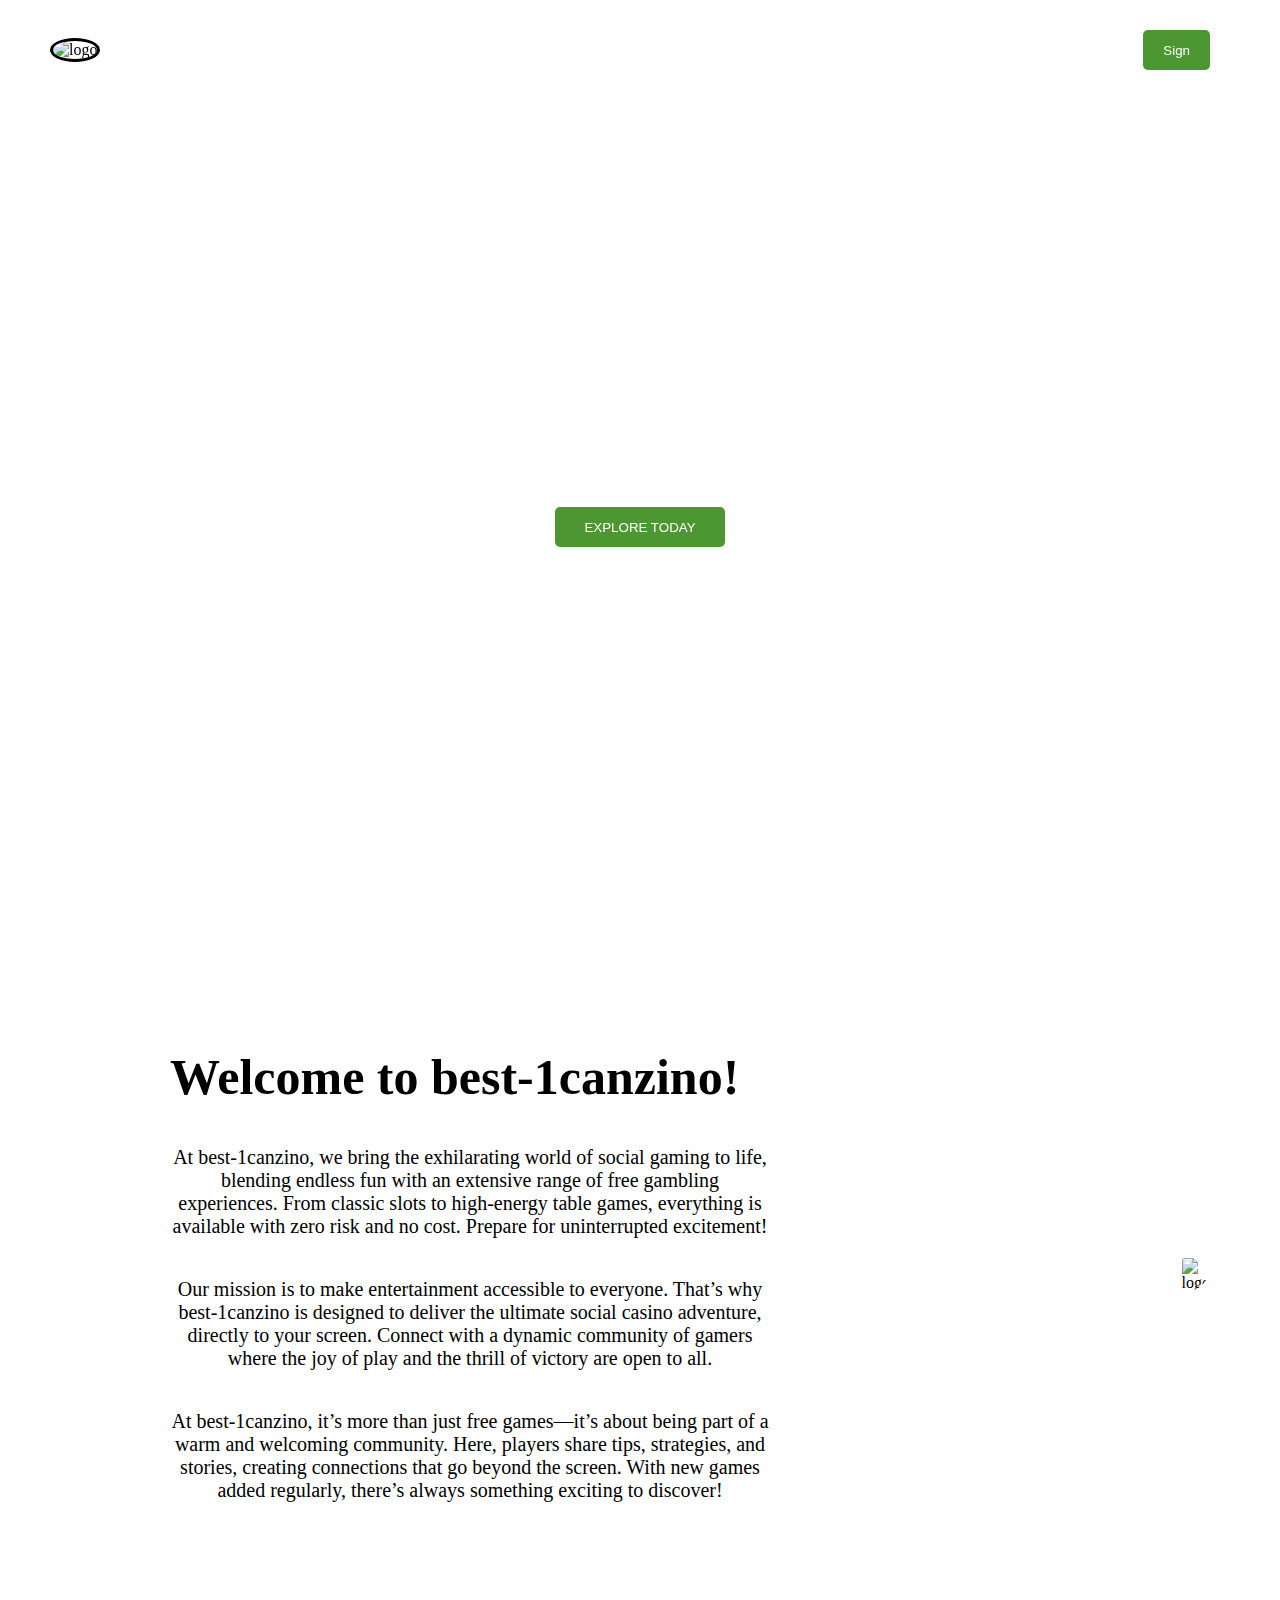
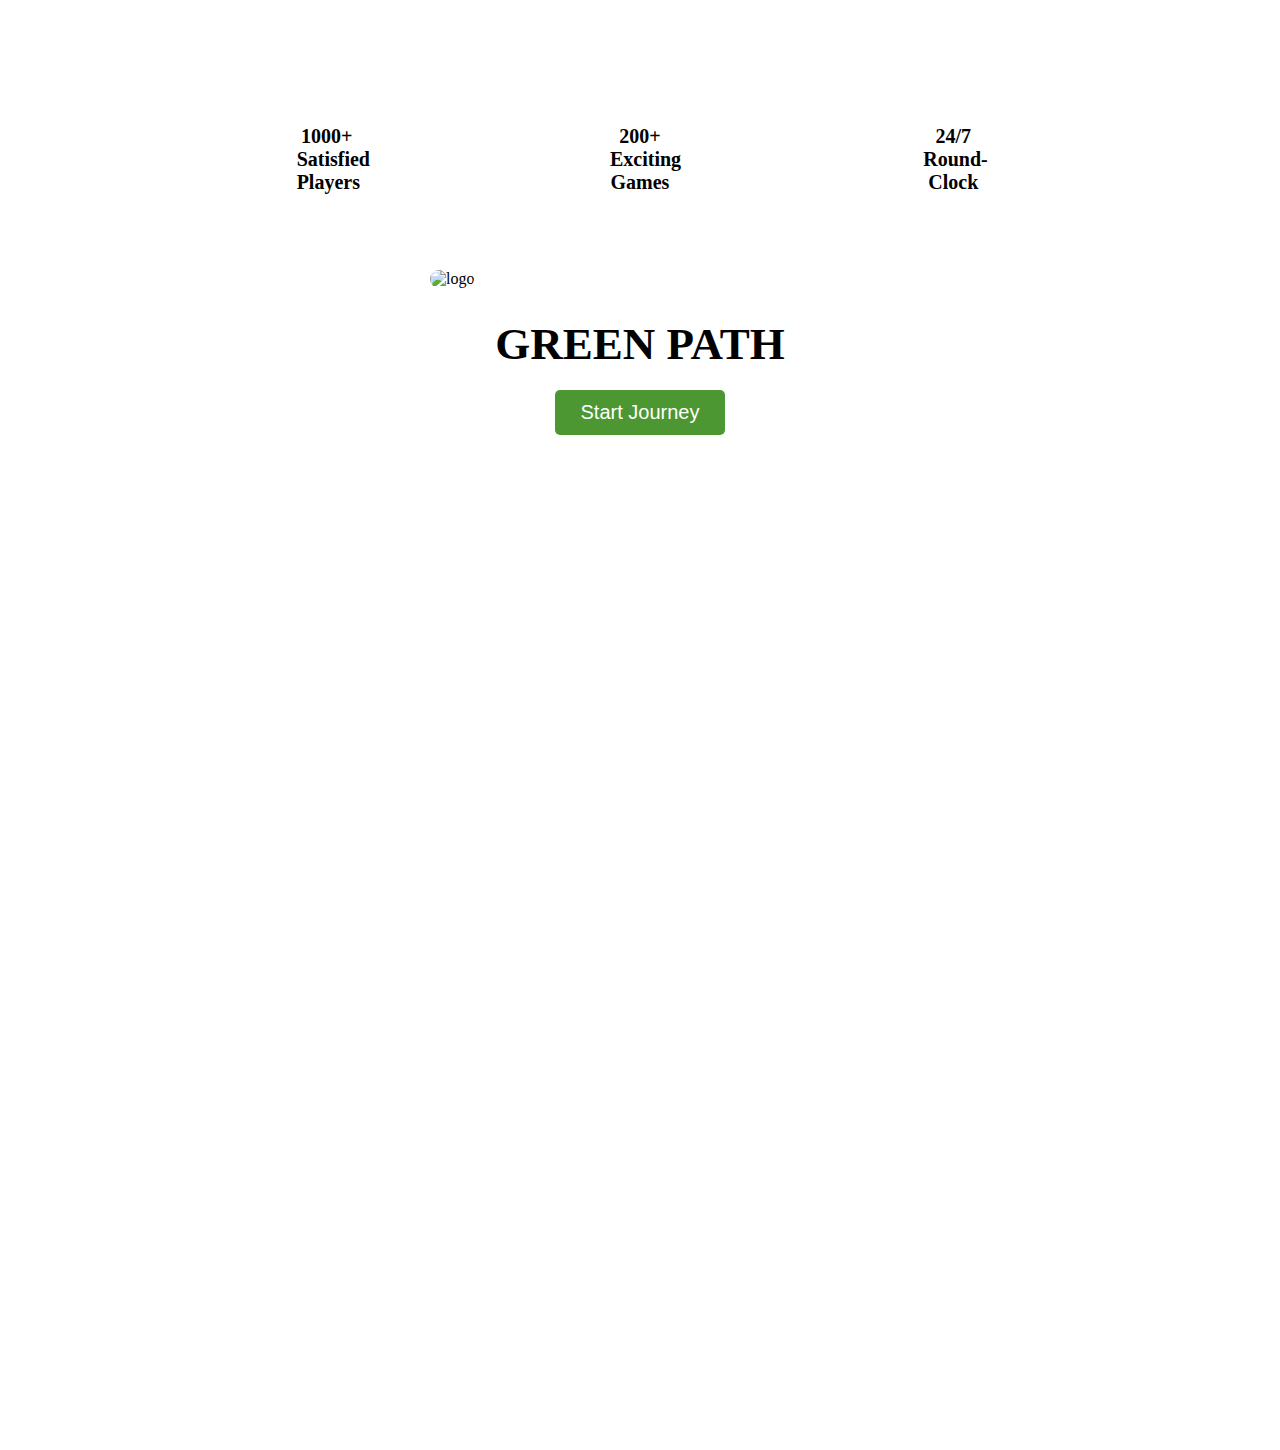
==== commit 6da5ba26: "Update code" ====
--- a/js-frontend/landingpage/index.html
+++ b/js-frontend/landingpage/index.html
@@ -1,1588 +1,87 @@
 <!DOCTYPE html>
 <html lang="en">
+
 <head>
     <meta charset="UTF-8">
     <meta name="viewport" content="width=device-width, initial-scale=1.0">
     <title>Document</title>
+    <link rel="stylesheet" href="style.css">
 </head>
-<body itemtype="https://schema.org/WebPage" itemscope="itemscope" class="home page-template-default page page-id-540 wp-custom-logo ast-desktop ast-page-builder-template ast-no-sidebar astra-4.6.9 ast-single-post ast-replace-site-logo-transparent ast-inherit-site-logo-transparent ast-theme-transparent-header ast-hfb-header elementor-default elementor-kit-442 elementor-page elementor-page-540 e--ua-blink e--ua-chrome e--ua-webkit" style="" data-elementor-device-mode="desktop">
-    <a class="skip-link screen-reader-text" href="#content" role="link" title="Skip to content">
-      Skip to content</a>
 
-    <div class="hfeed site" id="page">
-      <header class="site-header header-main-layout-1 ast-primary-menu-enabled ast-builder-menu-toggle-icon ast-mobile-header-inline" id="masthead" itemtype="https://schema.org/WPHeader" itemscope="itemscope" itemid="#masthead">
-        <div id="ast-desktop-header" data-toggle-type="dropdown">
-          <div class="ast-main-header-wrap main-header-bar-wrap">
-            <div class="ast-primary-header-bar ast-primary-header main-header-bar site-header-focus-item" data-section="section-primary-header-builder">
-              <div class="site-primary-header-wrap ast-builder-grid-row-container site-header-focus-item ast-container" data-section="section-primary-header-builder">
-                <div class="ast-builder-grid-row ast-builder-grid-row-has-sides ast-builder-grid-row-no-center">
-                  <div class="site-header-primary-section-left site-header-section ast-flex site-header-section-left">
-                    <div class="ast-builder-layout-element ast-flex site-header-focus-item" data-section="title_tagline">
-                      <div class="site-branding ast-site-identity" itemtype="https://schema.org/Organization" itemscope="itemscope">
-                        <span class="site-logo-img"><a href="index.html" class="custom-logo-link transparent-custom-logo" rel="home" itemprop="url" aria-label="best-1canzino"><img fetchpriority="high" width="256" height="256" src="images/favicon.webp" class="custom-logo" alt="" decoding="async"></a><a href="index.html" class="custom-logo-link ast-transparent-mobile-logo" rel="home" itemprop="url"><img fetchpriority="high" width="256" height="256" src="images/favicon.webp" class="custom-logo" alt="" decoding="async"></a></span>
-                      </div>
-                      <!-- .site-branding -->
-                    </div>
-                  </div>
-                  <div class="site-header-primary-section-right site-header-section ast-flex ast-grid-right-section">
-                    <div class="ast-builder-menu-1 ast-builder-menu ast-flex ast-builder-menu-1-focus-item ast-builder-layout-element site-header-focus-item" data-section="section-hb-menu-1">
-                      <div class="ast-main-header-bar-alignment">
-                        <div class="main-header-bar-navigation">
-                          <nav class="site-navigation ast-flex-grow-1 navigation-accessibility site-header-focus-item" id="primary-site-navigation-desktop" aria-label="Site Navigation" itemtype="https://schema.org/SiteNavigationElement" itemscope="itemscope">
-                            <div class="main-navigation ast-inline-flex">
-                              <ul id="ast-hf-menu-1" class="main-header-menu ast-menu-shadow ast-nav-menu ast-flex submenu-with-border stack-on-mobile">
-                                <li id="menu-item-13" class="menu-item menu-item-type-post_type menu-item-object-page menu-item-home current-menu-item page_item page-item-540 current_page_item menu-item-13">
-                                  <a href="index.html" aria-current="page" class="menu-link">Home</a>
-                                </li>
-                                <li id="menu-item-1321" class="menu-item menu-item-type-post_type menu-item-object-page menu-item-1321">
-                                  <a href="game.html" class="menu-link">Our Game</a>
-                                </li>
-                                <li id="menu-item-150" class="menu-item menu-item-type-post_type menu-item-object-page menu-item-150">
-                                  <a href="contact.html" class="menu-link">Get in Touch</a>
-                                </li>
-                                <li id="menu-item-1322" class="menu-item menu-item-type-post_type menu-item-object-page menu-item-privacy-policy menu-item-1322">
-                                  <a rel="privacy-policy" href="privacy.html" class="menu-link">Privacy Policy</a>
-                                </li>
-                                <li id="menu-item-1323" class="menu-item menu-item-type-post_type menu-item-object-page menu-item-1323">
-                                  <a href="terms.html" class="menu-link">User Terms</a>
-                                </li>
-                              </ul>
-                            </div>
-                          </nav>
-                        </div>
-                      </div>
-                    </div>
-                  </div>
+<body>
+    <div class="main">
+
+        <div class="bg-fix-img">
+
+        </div>
+        <div class=" main1">
+
+            <div class="bar">
+
+                <div class="left">
+                    <img src="https://images.unsplash.com/photo-1531875985735-f135dac5f230?q=80&w=1974&auto=format&fit=crop&ixlib=rb-4.0.3&ixid=M3wxMjA3fDB8MHxwaG90by1wYWdlfHx8fGVufDB8fHx8fA%3D%3D"
+                        alt="logo">
                 </div>
-              </div>
+                <div class="right">
+                    <a href="#home">Home</a>
+                    <a href="#about">About</a>
+                    <a href="#contact"> Menu</a>
+
+                    <button>Sign</button>
+
+
+                </div>
             </div>
-          </div>
-          <div class="ast-desktop-header-content content-align-flex-start" style="display: none"></div>
+
+            <h1>Enter the Realm of Free Fun and Adventure!</h1>
+
+            <button>EXPLORE TODAY</button>
+
         </div>
-        <!-- Main Header Bar Wrap -->
-        <div id="ast-mobile-header" class="ast-mobile-header-wrap" data-type="dropdown">
-          <div class="ast-main-header-wrap main-header-bar-wrap">
-            <div class="ast-primary-header-bar ast-primary-header main-header-bar site-primary-header-wrap site-header-focus-item ast-builder-grid-row-layout-default ast-builder-grid-row-tablet-layout-default ast-builder-grid-row-mobile-layout-default" data-section="section-primary-header-builder">
-              <div class="ast-builder-grid-row ast-builder-grid-row-has-sides ast-builder-grid-row-no-center">
-                <div class="site-header-primary-section-left site-header-section ast-flex site-header-section-left">
-                  <div class="ast-builder-layout-element ast-flex site-header-focus-item" data-section="title_tagline">
-                    <div class="site-branding ast-site-identity" itemtype="https://schema.org/Organization" itemscope="itemscope">
-                      <span class="site-logo-img"><a href="index.html" class="custom-logo-link transparent-custom-logo" rel="home" itemprop="url" aria-label="best-1canzino"><img fetchpriority="high" width="256" height="256" src="images/favicon.webp" class="custom-logo" alt="" decoding="async"></a><a href="index.html" class="custom-logo-link ast-transparent-mobile-logo" rel="home" itemprop="url"><img fetchpriority="high" width="256" height="256" src="images/favicon.webp" class="custom-logo" alt="" decoding="async"></a></span>
-                    </div>
-                    <!-- .site-branding -->
-                  </div>
+
+        <div class="page2">
+            <div class="content">
+                <h2>Welcome to best-1canzino!</h2>
+                <p>At best-1canzino, we bring the exhilarating world of social gaming to life, blending endless fun with
+                    an extensive range of free gambling experiences. From classic slots to high-energy table games,
+                    everything is available with zero risk and no cost. Prepare for uninterrupted excitement!</p>
+                <p>Our mission is to make entertainment accessible to everyone. That’s why best-1canzino is designed to
+                    deliver the ultimate social casino adventure, directly to your screen. Connect with a dynamic
+                    community of gamers where the joy of play and the thrill of victory are open to all.</p>
+                <p>At best-1canzino, it’s more than just free games—it’s about being part of a warm and welcoming
+                    community. Here, players share tips, strategies, and stories, creating connections that go beyond
+                    the screen. With new games added regularly, there’s always something exciting to discover!
+            </div>
+            </p>
+            <div class="photo">
+                <img src="https://images.unsplash.com/photo-1545830790-68595959c491?q=80&w=1935&auto=format&fit=crop&ixlib=rb-4.0.3&ixid=M3wxMjA3fDB8MHxwaG90by1wYWdlfHx8fGVufDB8fHx8fA%3D%3D"
+                    alt="logo">
+            </div>
+
+        </div>
+        <div class="page3">
+            
+            <div class="view">
+                <h1>1000+ <br>Satisfied Players</h1>
+                <h1>200+ <br> Exciting Games</h1>
+                <h1>24/7 <br>Round-Clock</h1>
+            </div>
+        
+            <div class="img2 "> 
+                <img src="https://images.unsplash.com/photo-1564417947365-8dbc9d0e718e?q=80&w=1974&auto=format&fit=crop&ixlib=rb-4.0.3&ixid=M3wxMjA3fDB8MHxwaG90by1wYWdlfHx8fGVufDB8fHx8fA%3D%3D" alt="logo">
+
+                <div class="img2-text">
+                    <h1>GREEN PATH</h1>
+                    <button>Start Journey</button>
                 </div>
-                <div class="site-header-primary-section-right site-header-section ast-flex ast-grid-right-section">
-                  <div class="ast-builder-layout-element ast-flex site-header-focus-item" data-section="section-header-mobile-trigger">
-                    <div class="ast-button-wrap">
-                      <button type="button" class="menu-toggle main-header-menu-toggle ast-mobile-menu-trigger-fill" aria-expanded="false" data-index="0">
-                        <span class="screen-reader-text">Main Menu</span>
-                        <span class="mobile-menu-toggle-icon">
-                          <span class="ahfb-svg-iconset ast-inline-flex svg-baseline"><svg class="ast-mobile-svg ast-menu-svg" fill="currentColor" version="1.1" xmlns="http://www.w3.org/2000/svg" width="24" height="24" viewBox="0 0 24 24">
-                              <path d="M3 13h18c0.552 0 1-0.448 1-1s-0.448-1-1-1h-18c-0.552 0-1 0.448-1 1s0.448 1 1 1zM3 7h18c0.552 0 1-0.448 1-1s-0.448-1-1-1h-18c-0.552 0-1 0.448-1 1s0.448 1 1 1zM3 19h18c0.552 0 1-0.448 1-1s-0.448-1-1-1h-18c-0.552 0-1 0.448-1 1s0.448 1 1 1z"></path></svg></span><span class="ahfb-svg-iconset ast-inline-flex svg-baseline"><svg class="ast-mobile-svg ast-close-svg" fill="currentColor" version="1.1" xmlns="http://www.w3.org/2000/svg" width="24" height="24" viewBox="0 0 24 24">
-                              <path d="M5.293 6.707l5.293 5.293-5.293 5.293c-0.391 0.391-0.391 1.024 0 1.414s1.024 0.391 1.414 0l5.293-5.293 5.293 5.293c0.391 0.391 1.024 0.391 1.414 0s0.391-1.024 0-1.414l-5.293-5.293 5.293-5.293c0.391-0.391 0.391-1.024 0-1.414s-1.024-0.391-1.414 0l-5.293 5.293-5.293-5.293c-0.391-0.391-1.024-0.391-1.414 0s-0.391 1.024 0 1.414z"></path></svg></span>
-                        </span>
-                      </button>
-                    </div>
-                  </div>
-                </div>
-              </div>
             </div>
-          </div>
-          <div class="ast-mobile-header-content content-align-flex-start">
-            <div class="ast-builder-menu-1 ast-builder-menu ast-flex ast-builder-menu-1-focus-item ast-builder-layout-element site-header-focus-item" data-section="section-hb-menu-1">
-              <div class="ast-main-header-bar-alignment">
-                <div class="main-header-bar-navigation">
-                  <nav class="site-navigation ast-flex-grow-1 navigation-accessibility site-header-focus-item" id="primary-site-navigation-mobile" aria-label="Site Navigation" itemtype="https://schema.org/SiteNavigationElement" itemscope="itemscope">
-                    <div class="main-navigation ast-inline-flex">
-                      <ul id="ast-hf-menu-1" class="main-header-menu ast-menu-shadow ast-nav-menu ast-flex submenu-with-border stack-on-mobile">
-                        <li class="menu-item menu-item-type-post_type menu-item-object-page menu-item-home current-menu-item page_item page-item-540 current_page_item menu-item-13">
-                          <a href="index.html" aria-current="page" class="menu-link">Home</a>
-                        </li>
-                        <li class="menu-item menu-item-type-post_type menu-item-object-page menu-item-1321">
-                          <a href="game.html" class="menu-link">Our Game</a>
-                        </li>
-                        <li class="menu-item menu-item-type-post_type menu-item-object-page menu-item-150">
-                          <a href="contact.html" class="menu-link">Get in Touch</a>
-                        </li>
-                        <li class="menu-item menu-item-type-post_type menu-item-object-page menu-item-privacy-policy menu-item-1322">
-                          <a rel="privacy-policy" href="privacy.html" class="menu-link">Privacy Policy</a>
-                        </li>
-                        <li class="menu-item menu-item-type-post_type menu-item-object-page menu-item-1323">
-                          <a href="terms.html" class="menu-link">User Terms</a>
-                        </li>
-                      </ul>
-                    </div>
-                  </nav>
-                </div>
-              </div>
-            </div>
-          </div>
+             
+            <div class="email"></div>
+
+
+
         </div>
-      </header>
-      <!-- #masthead -->
-      <div id="content" class="site-content">
-        <div class="ast-container">
-          <div id="primary" class="content-area primary">
-            <main id="main" class="site-main">
-              <article class="post-540 page type-page status-publish ast-article-single" id="post-540" itemtype="https://schema.org/CreativeWork" itemscope="itemscope">
-                <header class="entry-header ast-no-title ast-header-without-markup"></header>
-                <!-- .entry-header -->
+    </div>
+</body>
 
-                <div class="entry-content clear" itemprop="text">
-                  <div data-elementor-type="wp-page" data-elementor-id="540" class="elementor elementor-540">
-                    <div class="elementor-element elementor-element-2cb5f4f e-flex e-con-boxed e-con e-parent" data-id="2cb5f4f" data-element_type="container" data-settings="{&quot;background_background&quot;:&quot;classic&quot;}" data-core-v316-plus="true">
-                      <div class="e-con-inner">
-                        <div class="elementor-element elementor-element-fe6a729 e-con-full e-flex e-con e-child" data-id="fe6a729" data-element_type="container">
-                          <div class="elementor-element elementor-element-c7345d2 elementor-widget elementor-widget-heading" data-id="c7345d2" data-element_type="widget" data-widget_type="heading.default">
-                            <div class="elementor-widget-container">
-                              <h1 class="elementor-heading-title elementor-size-default">
-                                Enter the Realm of Free Fun and Adventure!
-                              </h1>
-                            </div>
-                          </div>
-                          <div class="elementor-element elementor-element-7ba1da6 elementor-align-center elementor-widget elementor-widget-button" data-id="7ba1da6" data-element_type="widget" data-widget_type="button.default">
-                            <div class="elementor-widget-container">
-                              <div class="elementor-button-wrapper">
-                                <a class="elementor-button elementor-button-link elementor-size-sm" href="#game">
-                                  <span class="elementor-button-content-wrapper">
-                                    <span class="elementor-button-text">Explore Today</span>
-                                  </span>
-                                </a>
-                              </div>
-                            </div>
-                          </div>
-                        </div>
-                      </div>
-                    </div>
-                    <section class="elementor-section elementor-top-section elementor-element elementor-element-029j0v2 elementor-section-content-middle elementor-section-boxed elementor-section-height-default elementor-section-height-default" data-id="029j0v2" data-element_type="section" data-settings="{&quot;background_background&quot;:&quot;classic&quot;}">
-                      <div class="elementor-container elementor-column-gap-no">
-                        <div class="elementor-column elementor-col-50 elementor-top-column elementor-element elementor-element-258231d" data-id="258231d" data-element_type="column">
-                          <div class="elementor-widget-wrap elementor-element-populated">
-                            <div class="elementor-element elementor-element-1401102 elementor-widget elementor-widget-heading" data-id="1401102" data-element_type="widget" data-widget_type="heading.default">
-                              <div class="elementor-widget-container">
-                                <h2 class="elementor-heading-title elementor-size-default">
-                                  Welcome to best-1canzino!
-                                </h2>
-                              </div>
-                            </div>
-                            <div class="elementor-element elementor-element-4f6265e elementor-widget elementor-widget-text-editor" data-id="4f6265e" data-element_type="widget" data-widget_type="text-editor.default">
-                              <div class="elementor-widget-container">
-                                <p>
-                                  At best-1canzino, we bring the exhilarating world
-                                  of social gaming to life, blending endless fun
-                                  with an extensive range of free gambling
-                                  experiences. From classic slots to high-energy
-                                  table games, everything is available with zero
-                                  risk and no cost. Prepare for uninterrupted
-                                  excitement!
-                                </p>
-                                <p>
-                                  Our mission is to make entertainment
-                                  accessible to everyone. That’s why best-1canzino
-                                  is designed to deliver the ultimate social
-                                  casino adventure, directly to your screen.
-                                  Connect with a dynamic community of gamers
-                                  where the joy of play and the thrill of
-                                  victory are open to all.
-                                </p>
-                                <p>
-                                  At best-1canzino, it’s more than just free
-                                  games—it’s about being part of a warm and
-                                  welcoming community. Here, players share tips,
-                                  strategies, and stories, creating connections
-                                  that go beyond the screen. With new games
-                                  added regularly, there’s always something
-                                  exciting to discover!
-                                </p>
-                              </div>
-                            </div>
-                          </div>
-                        </div>
-                        <div class="elementor-column elementor-col-50 elementor-top-column elementor-element elementor-element-ca44c59" data-id="ca44c59" data-element_type="column" data-settings="{&quot;background_background&quot;:&quot;classic&quot;}">
-                          <div class="elementor-widget-wrap elementor-element-populated">
-                            <div class="elementor-element elementor-element-7e01216 elementor-widget elementor-widget-image" data-id="7e01216" data-element_type="widget" data-widget_type="image.default">
-                              <div class="elementor-widget-container">
-                                <img decoding="async" width="1024" height="1413" src="images/art1.webp" class="attachment-full size-full wp-image-1292" alt="">
-                              </div>
-                            </div>
-                          </div>
-                        </div>
-                      </div>
-                    </section>
-                    <section class="elementor-section elementor-top-section elementor-element elementor-element-jzzn0ih elementor-section-content-top elementor-section-boxed elementor-section-height-default elementor-section-height-default" data-id="jzzn0ih" data-element_type="section" data-settings="{&quot;background_background&quot;:&quot;classic&quot;}">
-                      <div class="elementor-background-overlay"></div>
-                      <div class="elementor-container elementor-column-gap-no">
-                        <div class="elementor-column elementor-col-33 elementor-top-column elementor-element elementor-element-a55e4cf" data-id="a55e4cf" data-element_type="column">
-                          <div class="elementor-widget-wrap elementor-element-populated">
-                            <div class="elementor-element elementor-element-5a6ff92 elementor-widget elementor-widget-image-box" data-id="5a6ff92" data-element_type="widget" data-widget_type="image-box.default">
-                              <div class="elementor-widget-container">
-                                <style>
-                                  .elementor-widget-image-box
-                                    .elementor-image-box-content {
-                                    width: 100%;
-                                  }
-                                  @media (min-width: 768px) {
-                                    .elementor-widget-image-box.elementor-position-left
-                                      .elementor-image-box-wrapper,
-                                    .elementor-widget-image-box.elementor-position-right
-                                      .elementor-image-box-wrapper {
-                                      display: flex;
-                                    }
-                                    .elementor-widget-image-box.elementor-position-right
-                                      .elementor-image-box-wrapper {
-                                      text-align: right;
-                                      flex-direction: row-reverse;
-                                    }
-                                    .elementor-widget-image-box.elementor-position-left
-                                      .elementor-image-box-wrapper {
-                                      text-align: left;
-                                      flex-direction: row;
-                                    }
-                                    .elementor-widget-image-box.elementor-position-top
-                                      .elementor-image-box-img {
-                                      margin: auto;
-                                    }
-                                    .elementor-widget-image-box.elementor-vertical-align-top
-                                      .elementor-image-box-wrapper {
-                                      align-items: flex-start;
-                                    }
-                                    .elementor-widget-image-box.elementor-vertical-align-middle
-                                      .elementor-image-box-wrapper {
-                                      align-items: center;
-                                    }
-                                    .elementor-widget-image-box.elementor-vertical-align-bottom
-                                      .elementor-image-box-wrapper {
-                                      align-items: flex-end;
-                                    }
-                                  }
-                                  @media (max-width: 767px) {
-                                    .elementor-widget-image-box
-                                      .elementor-image-box-img {
-                                      margin-left: auto !important;
-                                      margin-right: auto !important;
-                                      margin-bottom: 15px;
-                                    }
-                                  }
-                                  .elementor-widget-image-box
-                                    .elementor-image-box-img {
-                                    display: inline-block;
-                                  }
-                                  .elementor-widget-image-box
-                                    .elementor-image-box-title
-                                    a {
-                                    color: inherit;
-                                  }
-                                  .elementor-widget-image-box
-                                    .elementor-image-box-wrapper {
-                                    text-align: center;
-                                  }
-                                  .elementor-widget-image-box
-                                    .elementor-image-box-description {
-                                    margin: 0;
-                                  }
-                                </style>
-                                <div class="elementor-image-box-wrapper">
-                                  <div class="elementor-image-box-content">
-                                    <h2 class="elementor-image-box-title">
-                                      1,000+
-                                    </h2>
-                                    <p class="elementor-image-box-description">
-                                      Satisfied Players
-                                    </p>
-                                  </div>
-                                </div>
-                              </div>
-                            </div>
-                          </div>
-                        </div>
-                        <div class="elementor-column elementor-col-33 elementor-top-column elementor-element elementor-element-b49a589" data-id="b49a589" data-element_type="column">
-                          <div class="elementor-widget-wrap elementor-element-populated">
-                            <div class="elementor-element elementor-element-6fba1e4 elementor-widget elementor-widget-image-box" data-id="6fba1e4" data-element_type="widget" data-widget_type="image-box.default">
-                              <div class="elementor-widget-container">
-                                <div class="elementor-image-box-wrapper">
-                                  <div class="elementor-image-box-content">
-                                    <h2 class="elementor-image-box-title">
-                                      200+
-                                    </h2>
-                                    <p class="elementor-image-box-description">
-                                      Exciting Games to Discover
-                                    </p>
-                                  </div>
-                                </div>
-                              </div>
-                            </div>
-                          </div>
-                        </div>
-                        <div class="elementor-column elementor-col-33 elementor-top-column elementor-element elementor-element-838008f" data-id="838008f" data-element_type="column">
-                          <div class="elementor-widget-wrap elementor-element-populated">
-                            <div class="elementor-element elementor-element-0d02d3a elementor-widget elementor-widget-image-box" data-id="0d02d3a" data-element_type="widget" data-widget_type="image-box.default">
-                              <div class="elementor-widget-container">
-                                <div class="elementor-image-box-wrapper">
-                                  <div class="elementor-image-box-content">
-                                    <h2 class="elementor-image-box-title">
-                                      24/7
-                                    </h2>
-                                    <p class="elementor-image-box-description">
-                                      Round-the-Clock Assistance
-                                    </p>
-                                  </div>
-                                </div>
-                              </div>
-                            </div>
-                          </div>
-                        </div>
-                      </div>
-                    </section>
-                    <section class="elementor-section elementor-top-section elementor-element elementor-element-mmbwlfr elementor-section-content-middle elementor-section-boxed elementor-section-height-default elementor-section-height-default" data-id="mmbwlfr" data-element_type="section" id="game" data-settings="{&quot;background_background&quot;:&quot;classic&quot;}">
-                      <div class="elementor-background-overlay"></div>
-                      <div class="elementor-container elementor-column-gap-no">
-                        <div class="elementor-column elementor-col-100 elementor-top-column elementor-element elementor-element-f69add9" data-id="f69add9" data-element_type="column">
-                          <div class="elementor-widget-wrap elementor-element-populated">
-                            <div class="elementor-element elementor-element-8b7d1ee elementor-widget elementor-widget-image" data-id="8b7d1ee" data-element_type="widget" data-widget_type="image.default">
-                              <div class="elementor-widget-container">
-                                <a href="game.html">
-                                  <img decoding="async" width="720" height="471" src="images/1.webp" class="attachment-full size-full wp-image-1281" alt="">
-                                </a>
-                              </div>
-                            </div>
-                            <div class="elementor-element elementor-element-0c78bee elementor-widget elementor-widget-heading" data-id="0c78bee" data-element_type="widget" data-widget_type="heading.default">
-                              <div class="elementor-widget-container">
-                                <h2 class="elementor-heading-title elementor-size-default">
-                                  <a href="game.html">Black Beard</a>
-                                </h2>
-                              </div>
-                            </div>
-                            <div class="elementor-element elementor-element-d99dcee elementor-align-center elementor-widget elementor-widget-button" data-id="d99dcee" data-element_type="widget" data-widget_type="button.default">
-                              <div class="elementor-widget-container">
-                                <div class="elementor-button-wrapper">
-                                  <a class="elementor-button elementor-button-link elementor-size-sm" href="game.html">
-                                    <span class="elementor-button-content-wrapper">
-                                      <span class="elementor-button-text">START PLAYING</span>
-                                    </span>
-                                  </a>
-                                </div>
-                              </div>
-                            </div>
-                          </div>
-                        </div>
-                      </div>
-                    </section>
-                    <section class="elementor-section elementor-top-section elementor-element elementor-element-igmxqsd elementor-section-content-top elementor-section-boxed elementor-section-height-default elementor-section-height-default" data-id="igmxqsd" data-element_type="section" data-settings="{&quot;background_background&quot;:&quot;classic&quot;}">
-                      <div class="elementor-background-overlay"></div>
-                      <div class="elementor-container elementor-column-gap-no">
-                        <div class="elementor-column elementor-col-100 elementor-top-column elementor-element elementor-element-3f6eb97" data-id="3f6eb97" data-element_type="column">
-                          <div class="elementor-widget-wrap elementor-element-populated">
-                            <div class="elementor-element elementor-element-bb83fbb elementor-widget elementor-widget-heading" data-id="bb83fbb" data-element_type="widget" data-widget_type="heading.default">
-                              <div class="elementor-widget-container">
-                                <h2 class="elementor-heading-title elementor-size-default">
-                                  Don't miss out—subscribe to our newsletter
-                                  now!
-                                </h2>
-                              </div>
-                            </div>
-                            <div class="elementor-element elementor-element-cba596e elementor-widget elementor-widget-wpforms" data-id="cba596e" data-element_type="widget" data-widget_type="wpforms.default">
-                              <div class="elementor-widget-container">
-                                <div class="wpforms-container inline-fields" id="wpforms-1243">
-                                  <form id="wpforms-form-1243" class="wpforms-validate wpforms-form" data-formid="1243" method="post" enctype="multipart/form-data" action="https://best-1canzino.com/whitepage2new/wordpress8/?simply_static_page=1" data-token="ea0943c0b02a68630234f16f87e463bb" novalidate="novalidate">
-                                    <noscript class="wpforms-error-noscript">Please enable JavaScript in your browser
-                                      to complete this form.</noscript>
-                                    <div class="wpforms-field-container">
-                                      <div id="wpforms-1243-field_1-container" class="wpforms-field wpforms-field-email" data-field-id="1">
-                                        <label class="wpforms-field-label wpforms-label-hide" for="wpforms-1243-field_1">Email
-                                          <span class="wpforms-required-label">*</span></label>
-                                        <input type="email" id="wpforms-1243-field_1" class="wpforms-field-large wpforms-field-required" name="wpforms[fields][1]" placeholder="Enter Your Email" spellcheck="false" required="" value="">
-                                      </div>
-                                    </div>
-                                    <div class="wpforms-field wpforms-field-hp">
-                                      <label for="wpforms-1243-field-hp" class="wpforms-field-label">Message</label>
-                                      <input type="text" name="wpforms[hp]" id="wpforms-1243-field-hp" class="wpforms-field-medium" value="">
-                                    </div>
-                                    <div class="wpforms-submit-container">
-                                      <input type="hidden" name="wpforms[id]" value="1243">
-                                      <input type="hidden" name="wpforms[author]" value="1">
-                                      <input type="hidden" name="wpforms[post_id]" value="540">
-                                      <button type="submit" name="wpforms[submit]" id="wpforms-submit-1243" class="wpforms-submit inline-fields" data-alt-text="Sending..." data-submit-text="Submit" aria-live="assertive" value="wpforms-submit">
-                                        Subscribe
-                                      </button>
-                                    </div>
-                                  </form>
-                                </div>
-                              </div>
-                            </div>
-                          </div>
-                        </div>
-                      </div>
-                    </section>
-                    <div class="elementor-element elementor-element-24c68a1 e-flex e-con-boxed e-con e-parent" data-id="24c68a1" data-element_type="container" data-settings="{&quot;background_background&quot;:&quot;classic&quot;}" data-core-v316-plus="true">
-                      <div class="e-con-inner">
-                        <div class="elementor-element elementor-element-c761d1d e-con-full e-flex e-con e-child" data-id="c761d1d" data-element_type="container">
-                          <div class="elementor-element elementor-element-c004b04 elementor-widget elementor-widget-heading" data-id="c004b04" data-element_type="widget" data-widget_type="heading.default">
-                            <div class="elementor-widget-container">
-                              <h2 class="elementor-heading-title elementor-size-default">
-                                best-1canzino: Light Up Your Game—With Zero Risk!
-                              </h2>
-                            </div>
-                          </div>
-                          <div class="elementor-element elementor-element-6ac07a6 elementor-align-center elementor-mobile-align-center elementor-widget elementor-widget-button" data-id="6ac07a6" data-element_type="widget" data-widget_type="button.default">
-                            <div class="elementor-widget-container">
-                              <div class="elementor-button-wrapper">
-                                <a class="elementor-button elementor-button-link elementor-size-sm" href="#contact">
-                                  <span class="elementor-button-content-wrapper">
-                                    <span class="elementor-button-icon elementor-align-icon-right">
-                                      <svg aria-hidden="true" class="e-font-icon-svg e-fas-long-arrow-alt-right" viewBox="0 0 448 512" xmlns="http://www.w3.org/2000/svg">
-                                        <path d="M313.941 216H12c-6.627 0-12 5.373-12 12v56c0 6.627 5.373 12 12 12h301.941v46.059c0 21.382 25.851 32.09 40.971 16.971l86.059-86.059c9.373-9.373 9.373-24.569 0-33.941l-86.059-86.059c-15.119-15.119-40.971-4.411-40.971 16.971V216z"></path>
-                                      </svg>
-                                    </span>
-                                    <span class="elementor-button-text">Contact Us</span>
-                                  </span>
-                                </a>
-                              </div>
-                            </div>
-                          </div>
-                        </div>
-                      </div>
-                    </div>
-
-                    <section class="elementor-section elementor-top-section elementor-element elementor-element-uo8kg5i elementor-section-content-top elementor-section-boxed elementor-section-height-default elementor-section-height-default" data-id="uo8kg5i" data-element_type="section" data-settings="{&quot;background_background&quot;:&quot;classic&quot;}">
-                      <div class="elementor-background-overlay"></div>
-                      <div class="elementor-container elementor-column-gap-no">
-                        <div class="elementor-column elementor-col-50 elementor-top-column elementor-element elementor-element-c887da0" data-id="c887da0" data-element_type="column">
-                          <div class="elementor-widget-wrap elementor-element-populated">
-                            <div class="elementor-element elementor-element-fe4c369 elementor-widget elementor-widget-heading" data-id="fe4c369" data-element_type="widget" data-widget_type="heading.default">
-                              <div class="elementor-widget-container">
-                                <h2 class="elementor-heading-title elementor-size-default">
-                                  Most Commonly Asked Questions
-                                </h2>
-                              </div>
-                            </div>
-                          </div>
-                        </div>
-                        <div class="elementor-column elementor-col-50 elementor-top-column elementor-element elementor-element-f2f9049" data-id="f2f9049" data-element_type="column">
-                          <div class="elementor-widget-wrap elementor-element-populated">
-                            <div class="elementor-element elementor-element-7027158 elementor-widget elementor-widget-accordion" data-id="7027158" data-element_type="widget" data-widget_type="accordion.default">
-                              <div class="elementor-widget-container">
-                                <style>
-                                  /*! elementor - v3.20.0 - 26-03-2024 */
-                                  .elementor-accordion {
-                                    text-align: left;
-                                  }
-                                  .elementor-accordion
-                                    .elementor-accordion-item {
-                                    border: 1px solid #d5d8dc;
-                                  }
-                                  .elementor-accordion
-                                    .elementor-accordion-item
-                                    + .elementor-accordion-item {
-                                    border-top: none;
-                                  }
-                                  .elementor-accordion .elementor-tab-title {
-                                    margin: 0;
-                                    padding: 15px 20px;
-                                    font-weight: 700;
-                                    line-height: 1;
-                                    cursor: pointer;
-                                    outline: none;
-                                  }
-                                  .elementor-accordion
-                                    .elementor-tab-title
-                                    .elementor-accordion-icon {
-                                    display: inline-block;
-                                    width: 1.5em;
-                                  }
-                                  .elementor-accordion
-                                    .elementor-tab-title
-                                    .elementor-accordion-icon
-                                    svg {
-                                    width: 1em;
-                                    height: 1em;
-                                  }
-                                  .elementor-accordion
-                                    .elementor-tab-title
-                                    .elementor-accordion-icon.elementor-accordion-icon-right {
-                                    float: right;
-                                    text-align: right;
-                                  }
-                                  .elementor-accordion
-                                    .elementor-tab-title
-                                    .elementor-accordion-icon.elementor-accordion-icon-left {
-                                    float: left;
-                                    text-align: left;
-                                  }
-                                  .elementor-accordion
-                                    .elementor-tab-title
-                                    .elementor-accordion-icon
-                                    .elementor-accordion-icon-closed {
-                                    display: block;
-                                  }
-                                  .elementor-accordion
-                                    .elementor-tab-title
-                                    .elementor-accordion-icon
-                                    .elementor-accordion-icon-opened,
-                                  .elementor-accordion
-                                    .elementor-tab-title.elementor-active
-                                    .elementor-accordion-icon-closed {
-                                    display: none;
-                                  }
-                                  .elementor-accordion
-                                    .elementor-tab-title.elementor-active
-                                    .elementor-accordion-icon-opened {
-                                    display: block;
-                                  }
-                                  .elementor-accordion .elementor-tab-content {
-                                    display: none;
-                                    padding: 15px 20px;
-                                    border-top: 1px solid #d5d8dc;
-                                  }
-                                  @media (max-width: 767px) {
-                                    .elementor-accordion .elementor-tab-title {
-                                      padding: 12px 15px;
-                                    }
-                                    .elementor-accordion
-                                      .elementor-tab-title
-                                      .elementor-accordion-icon {
-                                      width: 1.2em;
-                                    }
-                                    .elementor-accordion
-                                      .elementor-tab-content {
-                                      padding: 7px 15px;
-                                    }
-                                  }
-                                  .e-con-inner > .elementor-widget-accordion,
-                                  .e-con > .elementor-widget-accordion {
-                                    width: var(--container-widget-width);
-                                    --flex-grow: var(
-                                      --container-widget-flex-grow
-                                    );
-                                  }
-                                </style>
-                                <div class="elementor-accordion">
-                                  <div class="elementor-accordion-item">
-                                    <div id="elementor-tab-title-1171" class="elementor-tab-title elementor-active" data-tab="1" role="button" aria-controls="elementor-tab-content-1171" aria-expanded="true" tabindex="0" aria-selected="true">
-                                      <span class="elementor-accordion-icon elementor-accordion-icon-right" aria-hidden="true">
-                                        <span class="elementor-accordion-icon-closed">
-                                          <svg class="e-font-icon-svg e-fas-caret-right" viewBox="0 0 192 512" xmlns="http://www.w3.org/2000/svg">
-                                            <path d="M0 384.662V127.338c0-17.818 21.543-26.741 34.142-14.142l128.662 128.662c7.81 7.81 7.81 20.474 0 28.284L34.142 398.804C21.543 411.404 0 402.48 0 384.662z"></path>
-                                          </svg>
-                                        </span>
-                                        <span class="elementor-accordion-icon-opened">
-                                          <svg class="e-font-icon-svg e-fas-caret-down" viewBox="0 0 320 512" xmlns="http://www.w3.org/2000/svg">
-                                            <path d="M31.3 192h257.3c17.8 0 26.7 21.5 14.1 34.1L174.1 354.8c-7.8 7.8-20.5 7.8-28.3 0L17.2 226.1C4.6 213.5 13.5 192 31.3 192z"></path>
-                                          </svg>
-                                        </span>
-                                      </span>
-                                      <a class="elementor-accordion-title" tabindex="0">
-                                        Can I win real money at best-1canzino?
-                                      </a>
-                                    </div>
-                                    <div id="elementor-tab-content-1171" class="elementor-tab-content elementor-clearfix elementor-active" data-tab="1" role="region" aria-labelledby="elementor-tab-title-1171" style="display: block">
-                                      <p>
-                                        No, best-1canzino is a social casino
-                                        platform where the focus is on
-                                        entertainment and community interaction,
-                                        not on real money. While you can enjoy
-                                        playing games and participating in
-                                        tournaments, all rewards are virtual,
-                                        ensuring a risk-free experience for
-                                        everyone.
-                                      </p>
-                                    </div>
-                                  </div>
-                                  <div class="elementor-accordion-item">
-                                    <div id="elementor-tab-title-1172" class="elementor-tab-title" data-tab="2" role="button" aria-controls="elementor-tab-content-1172" aria-expanded="false">
-                                      <span class="elementor-accordion-icon elementor-accordion-icon-right" aria-hidden="true">
-                                        <span class="elementor-accordion-icon-closed">
-                                          <svg class="e-font-icon-svg e-fas-caret-right" viewBox="0 0 192 512" xmlns="http://www.w3.org/2000/svg">
-                                            <path d="M0 384.662V127.338c0-17.818 21.543-26.741 34.142-14.142l128.662 128.662c7.81 7.81 7.81 20.474 0 28.284L34.142 398.804C21.543 411.404 0 402.48 0 384.662z"></path>
-                                          </svg>
-                                        </span>
-                                        <span class="elementor-accordion-icon-opened">
-                                          <svg class="e-font-icon-svg e-fas-caret-down" viewBox="0 0 320 512" xmlns="http://www.w3.org/2000/svg">
-                                            <path d="M31.3 192h257.3c17.8 0 26.7 21.5 14.1 34.1L174.1 354.8c-7.8 7.8-20.5 7.8-28.3 0L17.2 226.1C4.6 213.5 13.5 192 31.3 192z"></path>
-                                          </svg>
-                                        </span>
-                                      </span>
-                                      <a class="elementor-accordion-title" tabindex="0">
-                                        Is registration required to play on
-                                        best-1canzino?
-                                      </a>
-                                    </div>
-                                    <div id="elementor-tab-content-1172" class="elementor-tab-content elementor-clearfix" data-tab="2" role="region" aria-labelledby="elementor-tab-title-1172">
-                                      <p>
-                                        Yes, you must create an account to fully
-                                        enjoy all features of our platform.
-                                        Registration is free and allows you to
-                                        track your progress, compete in
-                                        tournaments, and engage with fellow
-                                        players.
-                                      </p>
-                                    </div>
-                                  </div>
-                                  <div class="elementor-accordion-item">
-                                    <div id="elementor-tab-title-1173" class="elementor-tab-title" data-tab="3" role="button" aria-controls="elementor-tab-content-1173" aria-expanded="false">
-                                      <span class="elementor-accordion-icon elementor-accordion-icon-right" aria-hidden="true">
-                                        <span class="elementor-accordion-icon-closed">
-                                          <svg class="e-font-icon-svg e-fas-caret-right" viewBox="0 0 192 512" xmlns="http://www.w3.org/2000/svg">
-                                            <path d="M0 384.662V127.338c0-17.818 21.543-26.741 34.142-14.142l128.662 128.662c7.81 7.81 7.81 20.474 0 28.284L34.142 398.804C21.543 411.404 0 402.48 0 384.662z"></path>
-                                          </svg>
-                                        </span>
-                                        <span class="elementor-accordion-icon-opened">
-                                          <svg class="e-font-icon-svg e-fas-caret-down" viewBox="0 0 320 512" xmlns="http://www.w3.org/2000/svg">
-                                            <path d="M31.3 192h257.3c17.8 0 26.7 21.5 14.1 34.1L174.1 354.8c-7.8 7.8-20.5 7.8-28.3 0L17.2 226.1C4.6 213.5 13.5 192 31.3 192z"></path>
-                                          </svg>
-                                        </span>
-                                      </span>
-                                      <a class="elementor-accordion-title" tabindex="0">
-                                        What types of games are available on
-                                        best-1canzino?
-                                      </a>
-                                    </div>
-                                    <div id="elementor-tab-content-1173" class="elementor-tab-content elementor-clearfix" data-tab="3" role="region" aria-labelledby="elementor-tab-title-1173">
-                                      <p>
-                                        At best-1canzino, we offer a wide variety
-                                        of games, including slots, card games,
-                                        table games, and more. All of these
-                                        games are available for free play,
-                                        designed to promote fun and social
-                                        interaction within our community.
-                                      </p>
-                                    </div>
-                                  </div>
-                                </div>
-                              </div>
-                            </div>
-                          </div>
-                        </div>
-                      </div>
-                    </section>
-
-                    <section class="elementor-section elementor-top-section elementor-element elementor-element-x346815 elementor-section-boxed elementor-section-height-default elementor-section-height-default" data-id="x346815" data-element_type="section" data-settings="{&quot;background_background&quot;:&quot;classic&quot;}">
-                      <div class="elementor-container elementor-column-gap-no">
-                        <div class="elementor-column elementor-col-100 elementor-top-column elementor-element elementor-element-1126c82" data-id="1126c82" data-element_type="column">
-                          <div class="elementor-widget-wrap elementor-element-populated">
-                            <div class="elementor-element elementor-element-39c7294 elementor-widget elementor-widget-heading" data-id="39c7294" data-element_type="widget" data-widget_type="heading.default">
-                              <div class="elementor-widget-container">
-                                <h2 class="elementor-heading-title elementor-size-default">
-                                  Player Reviews!
-                                </h2>
-                              </div>
-                            </div>
-                            <div class="elementor-element elementor-element-d6c67bf elementor-widget__width-initial elementor-widget-tablet__width-initial elementor-widget-mobile__width-inherit elementor-widget elementor-widget-testimonial" data-id="d6c67bf" data-element_type="widget" data-widget_type="testimonial.default">
-                              <div class="elementor-widget-container">
-                                <style>
-                                  /*! elementor - v3.20.0 - 26-03-2024 */
-                                  .elementor-testimonial-wrapper {
-                                    overflow: hidden;
-                                    text-align: center;
-                                  }
-                                  .elementor-testimonial-wrapper
-                                    .elementor-testimonial-content {
-                                    font-size: 1.3em;
-                                    margin-bottom: 20px;
-                                  }
-                                  .elementor-testimonial-wrapper
-                                    .elementor-testimonial-name {
-                                    line-height: 1.5;
-                                    display: block;
-                                  }
-                                  .elementor-testimonial-wrapper
-                                    .elementor-testimonial-job {
-                                    font-size: 0.85em;
-                                    display: block;
-                                  }
-                                  .elementor-testimonial-wrapper
-                                    .elementor-testimonial-meta {
-                                    width: 100%;
-                                    line-height: 1;
-                                  }
-                                  .elementor-testimonial-wrapper
-                                    .elementor-testimonial-meta-inner {
-                                    display: inline-block;
-                                  }
-                                  .elementor-testimonial-wrapper
-                                    .elementor-testimonial-meta
-                                    .elementor-testimonial-details,
-                                  .elementor-testimonial-wrapper
-                                    .elementor-testimonial-meta
-                                    .elementor-testimonial-image {
-                                    display: table-cell;
-                                    vertical-align: middle;
-                                  }
-                                  .elementor-testimonial-wrapper
-                                    .elementor-testimonial-meta
-                                    .elementor-testimonial-image
-                                    img {
-                                    width: 60px;
-                                    height: 60px;
-                                    border-radius: 50%;
-                                    -o-object-fit: cover;
-                                    object-fit: cover;
-                                    max-width: none;
-                                  }
-                                  .elementor-testimonial-wrapper
-                                    .elementor-testimonial-meta.elementor-testimonial-image-position-aside
-                                    .elementor-testimonial-image {
-                                    padding-right: 15px;
-                                  }
-                                  .elementor-testimonial-wrapper
-                                    .elementor-testimonial-meta.elementor-testimonial-image-position-aside
-                                    .elementor-testimonial-details {
-                                    text-align: left;
-                                  }
-                                  .elementor-testimonial-wrapper
-                                    .elementor-testimonial-meta.elementor-testimonial-image-position-top
-                                    .elementor-testimonial-details,
-                                  .elementor-testimonial-wrapper
-                                    .elementor-testimonial-meta.elementor-testimonial-image-position-top
-                                    .elementor-testimonial-image {
-                                    display: block;
-                                  }
-                                  .elementor-testimonial-wrapper
-                                    .elementor-testimonial-meta.elementor-testimonial-image-position-top
-                                    .elementor-testimonial-image {
-                                    margin-bottom: 20px;
-                                  }
-                                </style>
-                                <div class="elementor-testimonial-wrapper">
-                                  <div class="elementor-testimonial-content">
-                                    "At best-1canzino, I discovered not only games
-                                    but a whole world of exciting adventures!
-                                    Every day there’s something new and
-                                    interesting, and best of all, it’s all free.
-                                    It’s the perfect place for those who love
-                                    thrills without the risk!"
-                                  </div>
-
-                                  <div class="elementor-testimonial-meta">
-                                    <div class="elementor-testimonial-meta-inner">
-                                      <div class="elementor-testimonial-details">
-                                        <div class="elementor-testimonial-name">
-                                          Zac
-                                        </div>
-                                      </div>
-                                    </div>
-                                  </div>
-                                </div>
-                              </div>
-                            </div>
-                            <div class="elementor-element elementor-element-a237949 elementor-widget__width-initial elementor-widget-tablet__width-initial elementor-widget-mobile__width-inherit elementor-widget elementor-widget-testimonial" data-id="a237949" data-element_type="widget" data-widget_type="testimonial.default">
-                              <div class="elementor-widget-container">
-                                <div class="elementor-testimonial-wrapper">
-                                  <div class="elementor-testimonial-content">
-                                    "I’m absolutely thrilled with best-1canzino! So
-                                    many games, so many opportunities to meet
-                                    new people, share strategies, and celebrate
-                                    wins. It’s not just a casino, it’s a social
-                                    platform full of fun!"
-                                  </div>
-
-                                  <div class="elementor-testimonial-meta">
-                                    <div class="elementor-testimonial-meta-inner">
-                                      <div class="elementor-testimonial-details">
-                                        <div class="elementor-testimonial-name">
-                                          Oliver
-                                        </div>
-                                      </div>
-                                    </div>
-                                  </div>
-                                </div>
-                              </div>
-                            </div>
-                            <div class="elementor-element elementor-element-d3d2154 elementor-widget__width-initial elementor-widget-tablet__width-initial elementor-widget-mobile__width-inherit elementor-widget elementor-widget-testimonial" data-id="d3d2154" data-element_type="widget" data-widget_type="testimonial.default">
-                              <div class="elementor-widget-container">
-                                <div class="elementor-testimonial-wrapper">
-                                  <div class="elementor-testimonial-content">
-                                    "best-1canzino completely changed my perception
-                                    of online social casinos. Here, I can enjoy
-                                    games without any financial worries, and
-                                    that’s amazing! I always feel happy and
-                                    excited when I visit their site."
-                                  </div>
-
-                                  <div class="elementor-testimonial-meta">
-                                    <div class="elementor-testimonial-meta-inner">
-                                      <div class="elementor-testimonial-details">
-                                        <div class="elementor-testimonial-name">
-                                          Isabella
-                                        </div>
-                                      </div>
-                                    </div>
-                                  </div>
-                                </div>
-                              </div>
-                            </div>
-                          </div>
-                        </div>
-                      </div>
-                    </section>
-
-                    <div class="elementor-element elementor-element-24c68a1 e-flex e-con-boxed e-con e-parent" data-id="24c68a1" data-element_type="container" data-settings="{&quot;background_background&quot;:&quot;classic&quot;}" data-core-v316-plus="true">
-                      <div class="e-con-inner">
-                        <div class="elementor-element elementor-element-c761d1d e-con-full e-flex e-con e-child" data-id="c761d1d" data-element_type="container">
-                          <div class="elementor-element elementor-element-c004b04 elementor-widget elementor-widget-heading" data-id="c004b04" data-element_type="widget" data-widget_type="heading.default">
-                            <div class="elementor-widget-container">
-                              <h2 class="elementor-heading-title elementor-size-default">
-                                best-1canzino: Light Up Your Game—With Zero Risk!
-                              </h2>
-                            </div>
-                          </div>
-                          <div class="elementor-element elementor-element-6ac07a6 elementor-align-center elementor-mobile-align-center elementor-widget elementor-widget-button" data-id="6ac07a6" data-element_type="widget" data-widget_type="button.default">
-                            <div class="elementor-widget-container">
-                              <div class="elementor-button-wrapper">
-                                <a class="elementor-button elementor-button-link elementor-size-sm" href="#contact">
-                                  <span class="elementor-button-content-wrapper">
-                                    <span class="elementor-button-icon elementor-align-icon-right">
-                                      <svg aria-hidden="true" class="e-font-icon-svg e-fas-long-arrow-alt-right" viewBox="0 0 448 512" xmlns="http://www.w3.org/2000/svg">
-                                        <path d="M313.941 216H12c-6.627 0-12 5.373-12 12v56c0 6.627 5.373 12 12 12h301.941v46.059c0 21.382 25.851 32.09 40.971 16.971l86.059-86.059c9.373-9.373 9.373-24.569 0-33.941l-86.059-86.059c-15.119-15.119-40.971-4.411-40.971 16.971V216z"></path>
-                                      </svg>
-                                    </span>
-                                    <span class="elementor-button-text">Contact Us</span>
-                                  </span>
-                                </a>
-                              </div>
-                            </div>
-                          </div>
-                        </div>
-                      </div>
-                    </div>
-
-                    <section class="elementor-section elementor-top-section elementor-element elementor-element-uay7ihg elementor-section-content-top elementor-section-boxed elementor-section-height-default elementor-section-height-default" data-id="uay7ihg" data-element_type="section" data-settings="{&quot;background_background&quot;:&quot;classic&quot;}" style="padding: 20px">
-                      <div class="elementor-background-overlay"></div>
-                      <div class="elementor-container elementor-column-gap-no">
-                        <div class="elementor-column elementor-col-100 elementor-top-column elementor-element elementor-element-36e7ccd" data-id="36e7ccd" data-element_type="column">
-                          <div class="elementor-widget-wrap elementor-element-populated" style="text-align: center">
-                            <div class="elementor-element elementor-element-febb385 elementor-widget elementor-widget-heading" data-id="febb385" data-element_type="widget" data-widget_type="heading.default">
-                              <div class="elementor-widget-container">
-                                <h2 class="elementor-heading-title elementor-size-default">
-                                  Important Notice: For Players Aged 18 and Over
-                                </h2>
-                              </div>
-                            </div>
-                            <div class="elementor-element elementor-element-610fe6f elementor-widget elementor-widget-text-editor" data-id="610fe6f" data-element_type="widget" data-widget_type="text-editor.default">
-                              <div class="elementor-widget-container">
-                                <p>
-                                  Welcome to best-1canzino – the ultimate virtual
-                                  casino experience! Please be aware that our
-                                  platform is intended solely for individuals
-                                  aged 18 and above. All games are designed for
-                                  pure entertainment, with no real money
-                                  involved. Enjoy the fun without any financial
-                                  risks, as all rewards are virtual and hold no
-                                  real-world value or exchangeability.
-                                  best-1canzino does not support real money bets
-                                  and is not responsible for any financial
-                                  losses that may occur during gameplay.
-                                </p>
-                              </div>
-                            </div>
-                          </div>
-                        </div>
-                      </div>
-                    </section>
-
-                    <section class="elementor-section elementor-top-section elementor-element elementor-element-c9r2ghu elementor-section-content-middle elementor-reverse-mobile elementor-section-boxed elementor-section-height-default elementor-section-height-default" data-id="c9r2ghu" data-element_type="section" id="contact" data-settings="{&quot;background_background&quot;:&quot;classic&quot;}">
-                      <div class="elementor-container elementor-column-gap-no">
-                        <div class="elementor-column elementor-col-33 elementor-top-column elementor-element elementor-element-689bf1d" data-id="689bf1d" data-element_type="column">
-                          <div class="elementor-widget-wrap elementor-element-populated">
-                            <div class="elementor-element elementor-element-46dc7d7 elementor-widget elementor-widget-wpforms" data-id="46dc7d7" data-element_type="widget" data-widget_type="wpforms.default">
-                              <div class="elementor-widget-container">
-                                <div class="wpforms-container" id="wpforms-8">
-                                  <form id="wpforms-form-8" class="wpforms-validate wpforms-form" data-formid="8" method="post" enctype="multipart/form-data" action="https://best-1canzino.com/whitepage2new/wordpress8/?simply_static_page=1" data-token="903c6a5bb0b854a3b9d0bde15d80c3b8" novalidate="novalidate">
-                                    <noscript class="wpforms-error-noscript">Please enable JavaScript in your browser
-                                      to complete this form.</noscript>
-                                    <div class="wpforms-field-container">
-                                      <div id="wpforms-8-field_0-container" class="wpforms-field wpforms-field-name" data-field-id="0">
-                                        <label class="wpforms-field-label wpforms-label-hide" for="wpforms-8-field_0">Your Name
-                                          <span class="wpforms-required-label">*</span></label><input type="text" id="wpforms-8-field_0" class="wpforms-field-large wpforms-field-required" name="wpforms[fields][0]" placeholder="Your Name " required="" value="">
-                                      </div>
-                                      <div id="wpforms-8-field_1-container" class="wpforms-field wpforms-field-email" data-field-id="1">
-                                        <label class="wpforms-field-label wpforms-label-hide" for="wpforms-8-field_1">Email
-                                          <span class="wpforms-required-label">*</span></label><input type="email" id="wpforms-8-field_1" class="wpforms-field-large wpforms-field-required" name="wpforms[fields][1]" placeholder="Email Address" spellcheck="false" required="" value="">
-                                      </div>
-                                      <div id="wpforms-8-field_2-container" class="wpforms-field wpforms-field-textarea" data-field-id="2">
-                                        <label class="wpforms-field-label wpforms-label-hide" for="wpforms-8-field_2">Your Message
-                                          <span class="wpforms-required-label">*</span></label><textarea id="wpforms-8-field_2" class="wpforms-field-medium wpforms-field-required" name="wpforms[fields][2]" placeholder="Message" required=""></textarea>
-                                      </div>
-                                    </div>
-                                    <!-- .wpforms-field-container -->
-                                    <div class="wpforms-field wpforms-field-hp">
-                                      <label for="wpforms-8-field-hp" class="wpforms-field-label">Website</label><input type="text" name="wpforms[hp]" id="wpforms-8-field-hp" class="wpforms-field-medium" value="">
-                                    </div>
-                                    <div class="wpforms-submit-container">
-                                      <input type="hidden" name="wpforms[id]" value="8"><input type="hidden" name="wpforms[author]" value="1"><input type="hidden" name="wpforms[post_id]" value="540"><button type="submit" name="wpforms[submit]" id="wpforms-submit-8" class="wpforms-submit" data-alt-text="Sending..." data-submit-text="SEND MESSAGE" aria-live="assertive" value="wpforms-submit">
-                                        SEND US A MESSAGE
-                                      </button>
-                                    </div>
-                                  </form>
-                                </div>
-                              </div>
-                            </div>
-                          </div>
-                        </div>
-
-                        <div class="elementor-column elementor-col-33 elementor-top-column elementor-element elementor-element-8a8d999" data-id="8a8d999" data-element_type="column" data-settings="{&quot;background_background&quot;:&quot;classic&quot;}">
-                          <div class="elementor-widget-wrap elementor-element-populated">
-                            <div class="elementor-element elementor-element-a9f9229 elementor-widget elementor-widget-heading" data-id="a9f9229" data-element_type="widget" data-widget_type="heading.default">
-                              <div class="elementor-widget-container">
-                                <h2 class="elementor-heading-title elementor-size-default">
-                                  Get In Touch
-                                </h2>
-                              </div>
-                            </div>
-                            <div class="elementor-element elementor-element-84e7840 elementor-widget-divider--view-line elementor-widget elementor-widget-divider" data-id="84e7840" data-element_type="widget" data-widget_type="divider.default">
-                              <div class="elementor-widget-container">
-                                <style>
-                                  /*! elementor - v3.20.0 - 26-03-2024 */
-                                  .elementor-widget-divider {
-                                    --divider-border-style: none;
-                                    --divider-border-width: 1px;
-                                    --divider-color: #0c0d0e;
-                                    --divider-icon-size: 20px;
-                                    --divider-element-spacing: 10px;
-                                    --divider-pattern-height: 24px;
-                                    --divider-pattern-size: 20px;
-                                    --divider-pattern-url: none;
-                                    --divider-pattern-repeat: repeat-x;
-                                  }
-                                  .elementor-widget-divider .elementor-divider {
-                                    display: flex;
-                                  }
-                                  .elementor-widget-divider
-                                    .elementor-divider__text {
-                                    font-size: 15px;
-                                    line-height: 1;
-                                    max-width: 95%;
-                                  }
-                                  .elementor-widget-divider
-                                    .elementor-divider__element {
-                                    margin: 0 var(--divider-element-spacing);
-                                    flex-shrink: 0;
-                                  }
-                                  .elementor-widget-divider .elementor-icon {
-                                    font-size: var(--divider-icon-size);
-                                  }
-                                  .elementor-widget-divider
-                                    .elementor-divider-separator {
-                                    display: flex;
-                                    margin: 0;
-                                    direction: ltr;
-                                  }
-                                  .elementor-widget-divider--view-line_icon
-                                    .elementor-divider-separator,
-                                  .elementor-widget-divider--view-line_text
-                                    .elementor-divider-separator {
-                                    align-items: center;
-                                  }
-                                  .elementor-widget-divider--view-line_icon
-                                    .elementor-divider-separator:after,
-                                  .elementor-widget-divider--view-line_icon
-                                    .elementor-divider-separator:before,
-                                  .elementor-widget-divider--view-line_text
-                                    .elementor-divider-separator:after,
-                                  .elementor-widget-divider--view-line_text
-                                    .elementor-divider-separator:before {
-                                    display: block;
-                                    content: "";
-                                    border-block-end: 0;
-                                    flex-grow: 1;
-                                    border-block-start: var(
-                                        --divider-border-width
-                                      )
-                                      var(--divider-border-style)
-                                      var(--divider-color);
-                                  }
-                                  .elementor-widget-divider--element-align-left
-                                    .elementor-divider
-                                    .elementor-divider-separator
-                                    > .elementor-divider__svg:first-of-type {
-                                    flex-grow: 0;
-                                    flex-shrink: 100;
-                                  }
-                                  .elementor-widget-divider--element-align-left
-                                    .elementor-divider-separator:before {
-                                    content: none;
-                                  }
-                                  .elementor-widget-divider--element-align-left
-                                    .elementor-divider__element {
-                                    margin-left: 0;
-                                  }
-                                  .elementor-widget-divider--element-align-right
-                                    .elementor-divider
-                                    .elementor-divider-separator
-                                    > .elementor-divider__svg:last-of-type {
-                                    flex-grow: 0;
-                                    flex-shrink: 100;
-                                  }
-                                  .elementor-widget-divider--element-align-right
-                                    .elementor-divider-separator:after {
-                                    content: none;
-                                  }
-                                  .elementor-widget-divider--element-align-right
-                                    .elementor-divider__element {
-                                    margin-right: 0;
-                                  }
-                                  .elementor-widget-divider--element-align-start
-                                    .elementor-divider
-                                    .elementor-divider-separator
-                                    > .elementor-divider__svg:first-of-type {
-                                    flex-grow: 0;
-                                    flex-shrink: 100;
-                                  }
-                                  .elementor-widget-divider--element-align-start
-                                    .elementor-divider-separator:before {
-                                    content: none;
-                                  }
-                                  .elementor-widget-divider--element-align-start
-                                    .elementor-divider__element {
-                                    margin-inline-start: 0;
-                                  }
-                                  .elementor-widget-divider--element-align-end
-                                    .elementor-divider
-                                    .elementor-divider-separator
-                                    > .elementor-divider__svg:last-of-type {
-                                    flex-grow: 0;
-                                    flex-shrink: 100;
-                                  }
-                                  .elementor-widget-divider--element-align-end
-                                    .elementor-divider-separator:after {
-                                    content: none;
-                                  }
-                                  .elementor-widget-divider--element-align-end
-                                    .elementor-divider__element {
-                                    margin-inline-end: 0;
-                                  }
-                                  .elementor-widget-divider:not(
-                                      .elementor-widget-divider--view-line_text
-                                    ):not(
-                                      .elementor-widget-divider--view-line_icon
-                                    )
-                                    .elementor-divider-separator {
-                                    border-block-start: var(
-                                        --divider-border-width
-                                      )
-                                      var(--divider-border-style)
-                                      var(--divider-color);
-                                  }
-                                  .elementor-widget-divider--separator-type-pattern {
-                                    --divider-border-style: none;
-                                  }
-                                  .elementor-widget-divider--separator-type-pattern.elementor-widget-divider--view-line
-                                    .elementor-divider-separator,
-                                  .elementor-widget-divider--separator-type-pattern:not(
-                                      .elementor-widget-divider--view-line
-                                    )
-                                    .elementor-divider-separator:after,
-                                  .elementor-widget-divider--separator-type-pattern:not(
-                                      .elementor-widget-divider--view-line
-                                    )
-                                    .elementor-divider-separator:before,
-                                  .elementor-widget-divider--separator-type-pattern:not(
-                                      [class*="elementor-widget-divider--view"]
-                                    )
-                                    .elementor-divider-separator {
-                                    width: 100%;
-                                    min-height: var(--divider-pattern-height);
-                                    -webkit-mask-size: var(
-                                        --divider-pattern-size
-                                      )
-                                      100%;
-                                    mask-size: var(--divider-pattern-size) 100%;
-                                    -webkit-mask-repeat: var(
-                                      --divider-pattern-repeat
-                                    );
-                                    mask-repeat: var(--divider-pattern-repeat);
-                                    background-color: var(--divider-color);
-                                    -webkit-mask-image: var(
-                                      --divider-pattern-url
-                                    );
-                                    mask-image: var(--divider-pattern-url);
-                                  }
-                                  .elementor-widget-divider--no-spacing {
-                                    --divider-pattern-size: auto;
-                                  }
-                                  .elementor-widget-divider--bg-round {
-                                    --divider-pattern-repeat: round;
-                                  }
-                                  .rtl
-                                    .elementor-widget-divider
-                                    .elementor-divider__text {
-                                    direction: rtl;
-                                  }
-                                  .e-con-inner > .elementor-widget-divider,
-                                  .e-con > .elementor-widget-divider {
-                                    width: var(--container-widget-width, 100%);
-                                    --flex-grow: var(
-                                      --container-widget-flex-grow
-                                    );
-                                  }
-                                </style>
-                                <div class="elementor-divider">
-                                  <span class="elementor-divider-separator">
-                                  </span>
-                                </div>
-                              </div>
-                            </div>
-                            <div class="elementor-element elementor-element-788a99a elementor-position-left elementor-view-stacked elementor-vertical-align-middle elementor-shape-circle elementor-mobile-position-top elementor-widget elementor-widget-icon-box" data-id="788a99a" data-element_type="widget" data-widget_type="icon-box.default">
-                              <div class="elementor-widget-container">
-                                <link rel="stylesheet" href="css/widget-icon-box.min.css">
-                                <div class="elementor-icon-box-wrapper">
-                                  <div class="elementor-icon-box-icon">
-                                    <span class="elementor-icon elementor-animation-">
-                                      <svg aria-hidden="true" class="e-font-icon-svg e-far-building" viewBox="0 0 448 512" xmlns="http://www.w3.org/2000/svg">
-                                        <path d="M128 148v-40c0-6.6 5.4-12 12-12h40c6.6 0 12 5.4 12 12v40c0 6.6-5.4 12-12 12h-40c-6.6 0-12-5.4-12-12zm140 12h40c6.6 0 12-5.4 12-12v-40c0-6.6-5.4-12-12-12h-40c-6.6 0-12 5.4-12 12v40c0 6.6 5.4 12 12 12zm-128 96h40c6.6 0 12-5.4 12-12v-40c0-6.6-5.4-12-12-12h-40c-6.6 0-12 5.4-12 12v40c0 6.6 5.4 12 12 12zm128 0h40c6.6 0 12-5.4 12-12v-40c0-6.6-5.4-12-12-12h-40c-6.6 0-12 5.4-12 12v40c0 6.6 5.4 12 12 12zm-76 84v-40c0-6.6-5.4-12-12-12h-40c-6.6 0-12 5.4-12 12v40c0 6.6 5.4 12 12 12h40c6.6 0 12-5.4 12-12zm76 12h40c6.6 0 12-5.4 12-12v-40c0-6.6-5.4-12-12-12h-40c-6.6 0-12 5.4-12 12v40c0 6.6 5.4 12 12 12zm180 124v36H0v-36c0-6.6 5.4-12 12-12h19.5V24c0-13.3 10.7-24 24-24h337c13.3 0 24 10.7 24 24v440H436c6.6 0 12 5.4 12 12zM79.5 463H192v-67c0-6.6 5.4-12 12-12h40c6.6 0 12 5.4 12 12v67h112.5V49L80 48l-.5 415z"></path>
-                                      </svg>
-                                    </span>
-                                  </div>
-                                  <div class="elementor-icon-box-content">
-                                    <h4 class="elementor-icon-box-title">
-                                      <span>Visit Us</span>
-                                    </h4>
-                                    <p class="elementor-icon-box-description">
-                                      45 Old Bailey, London EC4M 7EH, United
-                                      Kingdom
-                                    </p>
-                                  </div>
-                                </div>
-                              </div>
-                            </div>
-
-                            <div class="elementor-element elementor-element-51f610d elementor-position-left elementor-view-stacked elementor-vertical-align-middle elementor-shape-circle elementor-mobile-position-top elementor-widget elementor-widget-icon-box" data-id="51f610d" data-element_type="widget" data-widget_type="icon-box.default">
-                              <div class="elementor-widget-container">
-                                <div class="elementor-icon-box-wrapper">
-                                  <div class="elementor-icon-box-icon">
-                                    <span class="elementor-icon elementor-animation-">
-                                      <svg aria-hidden="true" class="e-font-icon-svg e-fas-phone-volume" viewBox="0 0 384 512" xmlns="http://www.w3.org/2000/svg">
-                                        <path d="M97.333 506.966c-129.874-129.874-129.681-340.252 0-469.933 5.698-5.698 14.527-6.632 21.263-2.422l64.817 40.513a17.187 17.187 0 0 1 6.849 20.958l-32.408 81.021a17.188 17.188 0 0 1-17.669 10.719l-55.81-5.58c-21.051 58.261-20.612 122.471 0 179.515l55.811-5.581a17.188 17.188 0 0 1 17.669 10.719l32.408 81.022a17.188 17.188 0 0 1-6.849 20.958l-64.817 40.513a17.19 17.19 0 0 1-21.264-2.422zM247.126 95.473c11.832 20.047 11.832 45.008 0 65.055-3.95 6.693-13.108 7.959-18.718 2.581l-5.975-5.726c-3.911-3.748-4.793-9.622-2.261-14.41a32.063 32.063 0 0 0 0-29.945c-2.533-4.788-1.65-10.662 2.261-14.41l5.975-5.726c5.61-5.378 14.768-4.112 18.718 2.581zm91.787-91.187c60.14 71.604 60.092 175.882 0 247.428-4.474 5.327-12.53 5.746-17.552.933l-5.798-5.557c-4.56-4.371-4.977-11.529-.93-16.379 49.687-59.538 49.646-145.933 0-205.422-4.047-4.85-3.631-12.008.93-16.379l5.798-5.557c5.022-4.813 13.078-4.394 17.552.933zm-45.972 44.941c36.05 46.322 36.108 111.149 0 157.546-4.39 5.641-12.697 6.251-17.856 1.304l-5.818-5.579c-4.4-4.219-4.998-11.095-1.285-15.931 26.536-34.564 26.534-82.572 0-117.134-3.713-4.836-3.115-11.711 1.285-15.931l5.818-5.579c5.159-4.947 13.466-4.337 17.856 1.304z"></path>
-                                      </svg>
-                                    </span>
-                                  </div>
-                                  <div class="elementor-icon-box-content">
-                                    <h4 class="elementor-icon-box-title">
-                                      <span>Call Us</span>
-                                    </h4>
-                                    <p class="elementor-icon-box-description">
-                                      +44 20 7946 0958
-                                    </p>
-                                  </div>
-                                </div>
-                              </div>
-                            </div>
-
-                            <div class="elementor-element elementor-element-44ad1db elementor-position-left elementor-view-stacked elementor-vertical-align-middle elementor-shape-circle elementor-mobile-position-top elementor-widget elementor-widget-icon-box" data-id="44ad1db" data-element_type="widget" data-widget_type="icon-box.default">
-                              <div class="elementor-widget-container">
-                                <div class="elementor-icon-box-wrapper">
-                                  <div class="elementor-icon-box-icon">
-                                    <span class="elementor-icon elementor-animation-">
-                                      <svg aria-hidden="true" class="e-font-icon-svg e-far-envelope-open" viewBox="0 0 512 512" xmlns="http://www.w3.org/2000/svg">
-                                        <path d="M494.586 164.516c-4.697-3.883-111.723-89.95-135.251-108.657C337.231 38.191 299.437 0 256 0c-43.205 0-80.636 37.717-103.335 55.859-24.463 19.45-131.07 105.195-135.15 108.549A48.004 48.004 0 0 0 0 201.485V464c0 26.51 21.49 48 48 48h416c26.51 0 48-21.49 48-48V201.509a48 48 0 0 0-17.414-36.993zM464 458a6 6 0 0 1-6 6H54a6 6 0 0 1-6-6V204.347c0-1.813.816-3.526 2.226-4.665 15.87-12.814 108.793-87.554 132.364-106.293C200.755 78.88 232.398 48 256 48c23.693 0 55.857 31.369 73.41 45.389 23.573 18.741 116.503 93.493 132.366 106.316a5.99 5.99 0 0 1 2.224 4.663V458zm-31.991-187.704c4.249 5.159 3.465 12.795-1.745 16.981-28.975 23.283-59.274 47.597-70.929 56.863C336.636 362.283 299.205 400 256 400c-43.452 0-81.287-38.237-103.335-55.86-11.279-8.967-41.744-33.413-70.927-56.865-5.21-4.187-5.993-11.822-1.745-16.981l15.258-18.528c4.178-5.073 11.657-5.843 16.779-1.726 28.618 23.001 58.566 47.035 70.56 56.571C200.143 320.631 232.307 352 256 352c23.602 0 55.246-30.88 73.41-45.389 11.994-9.535 41.944-33.57 70.563-56.568 5.122-4.116 12.601-3.346 16.778 1.727l15.258 18.526z"></path>
-                                      </svg>
-                                    </span>
-                                  </div>
-                                  <div class="elementor-icon-box-content">
-                                    <h4 class="elementor-icon-box-title">
-                                      <span>Email Us</span>
-                                    </h4>
-                                    <p class="elementor-icon-box-description">
-                                      support@best-1canzino.co.uk
-                                    </p>
-                                  </div>
-                                </div>
-                              </div>
-                            </div>
-                          </div>
-                        </div>
-
-                        <div class="elementor-column elementor-col-33 elementor-top-column elementor-element elementor-element-0bc0a57" data-id="0bc0a57" data-element_type="column" data-settings="{&quot;background_background&quot;:&quot;classic&quot;}">
-                          <div class="elementor-widget-wrap elementor-element-populated">
-                            <div class="elementor-element elementor-element-cd5a8bf e-grid-align-left e-grid-align-mobile-center elementor-shape-rounded elementor-grid-0 elementor-widget elementor-widget-social-icons" data-id="cd5a8bf" data-element_type="widget" data-widget_type="social-icons.default">
-                              <div class="elementor-widget-container">
-                                <style>
-                                  /*! elementor - v3.20.0 - 26-03-2024 */
-                                  .elementor-widget-social-icons.elementor-grid-0
-                                    .elementor-widget-container,
-                                  .elementor-widget-social-icons.elementor-grid-mobile-0
-                                    .elementor-widget-container,
-                                  .elementor-widget-social-icons.elementor-grid-tablet-0
-                                    .elementor-widget-container {
-                                    line-height: 1;
-                                    font-size: 0;
-                                  }
-                                  .elementor-widget-social-icons:not(
-                                      .elementor-grid-0
-                                    ):not(.elementor-grid-tablet-0):not(
-                                      .elementor-grid-mobile-0
-                                    )
-                                    .elementor-grid {
-                                    display: inline-grid;
-                                  }
-                                  .elementor-widget-social-icons
-                                    .elementor-grid {
-                                    grid-column-gap: var(
-                                      --grid-column-gap,
-                                      5px
-                                    );
-                                    grid-row-gap: var(--grid-row-gap, 5px);
-                                    grid-template-columns: var(
-                                      --grid-template-columns
-                                    );
-                                    justify-content: var(
-                                      --justify-content,
-                                      center
-                                    );
-                                    justify-items: var(
-                                      --justify-content,
-                                      center
-                                    );
-                                  }
-                                  .elementor-icon.elementor-social-icon {
-                                    font-size: var(--icon-size, 25px);
-                                    line-height: var(--icon-size, 25px);
-                                    width: calc(
-                                      var(--icon-size, 25px) + 2 *
-                                        var(--icon-padding, 0.5em)
-                                    );
-                                    height: calc(
-                                      var(--icon-size, 25px) + 2 *
-                                        var(--icon-padding, 0.5em)
-                                    );
-                                  }
-                                  .elementor-social-icon {
-                                    --e-social-icon-icon-color: #fff;
-                                    display: inline-flex;
-                                    background-color: #69727d;
-                                    align-items: center;
-                                    justify-content: center;
-                                    text-align: center;
-                                    cursor: pointer;
-                                  }
-                                  .elementor-social-icon i {
-                                    color: var(--e-social-icon-icon-color);
-                                  }
-                                  .elementor-social-icon svg {
-                                    fill: var(--e-social-icon-icon-color);
-                                  }
-                                  .elementor-social-icon:last-child {
-                                    margin: 0;
-                                  }
-                                  .elementor-social-icon:hover {
-                                    opacity: 0.9;
-                                    color: #fff;
-                                  }
-                                  .elementor-social-icon-android {
-                                    background-color: #a4c639;
-                                  }
-                                  .elementor-social-icon-apple {
-                                    background-color: #999;
-                                  }
-                                  .elementor-social-icon-behance {
-                                    background-color: #1769ff;
-                                  }
-                                  .elementor-social-icon-bitbucket {
-                                    background-color: #205081;
-                                  }
-                                  .elementor-social-icon-codepen {
-                                    background-color: #000;
-                                  }
-                                  .elementor-social-icon-delicious {
-                                    background-color: #39f;
-                                  }
-                                  .elementor-social-icon-deviantart {
-                                    background-color: #05cc47;
-                                  }
-                                  .elementor-social-icon-digg {
-                                    background-color: #005be2;
-                                  }
-                                  .elementor-social-icon-dribbble {
-                                    background-color: #ea4c89;
-                                  }
-                                  .elementor-social-icon-elementor {
-                                    background-color: #d30c5c;
-                                  }
-                                  .elementor-social-icon-envelope {
-                                    background-color: #ea4335;
-                                  }
-                                  .elementor-social-icon-facebook,
-                                  .elementor-social-icon-facebook-f {
-                                    background-color: #3b5998;
-                                  }
-                                  .elementor-social-icon-flickr {
-                                    background-color: #0063dc;
-                                  }
-                                  .elementor-social-icon-foursquare {
-                                    background-color: #2d5be3;
-                                  }
-                                  .elementor-social-icon-free-code-camp,
-                                  .elementor-social-icon-freecodecamp {
-                                    background-color: #006400;
-                                  }
-                                  .elementor-social-icon-github {
-                                    background-color: #333;
-                                  }
-                                  .elementor-social-icon-gitlab {
-                                    background-color: #e24329;
-                                  }
-                                  .elementor-social-icon-globe {
-                                    background-color: #69727d;
-                                  }
-                                  .elementor-social-icon-google-plus,
-                                  .elementor-social-icon-google-plus-g {
-                                    background-color: #dd4b39;
-                                  }
-                                  .elementor-social-icon-houzz {
-                                    background-color: #7ac142;
-                                  }
-                                  .elementor-social-icon-instagram {
-                                    background-color: #262626;
-                                  }
-                                  .elementor-social-icon-jsfiddle {
-                                    background-color: #487aa2;
-                                  }
-                                  .elementor-social-icon-link {
-                                    background-color: #818a91;
-                                  }
-                                  .elementor-social-icon-linkedin,
-                                  .elementor-social-icon-linkedin-in {
-                                    background-color: #0077b5;
-                                  }
-                                  .elementor-social-icon-medium {
-                                    background-color: #00ab6b;
-                                  }
-                                  .elementor-social-icon-meetup {
-                                    background-color: #ec1c40;
-                                  }
-                                  .elementor-social-icon-mixcloud {
-                                    background-color: #273a4b;
-                                  }
-                                  .elementor-social-icon-odnoklassniki {
-                                    background-color: #f4731c;
-                                  }
-                                  .elementor-social-icon-pinterest {
-                                    background-color: #bd081c;
-                                  }
-                                  .elementor-social-icon-product-hunt {
-                                    background-color: #da552f;
-                                  }
-                                  .elementor-social-icon-reddit {
-                                    background-color: #ff4500;
-                                  }
-                                  .elementor-social-icon-rss {
-                                    background-color: #f26522;
-                                  }
-                                  .elementor-social-icon-shopping-cart {
-                                    background-color: #4caf50;
-                                  }
-                                  .elementor-social-icon-skype {
-                                    background-color: #00aff0;
-                                  }
-                                  .elementor-social-icon-slideshare {
-                                    background-color: #0077b5;
-                                  }
-                                  .elementor-social-icon-snapchat {
-                                    background-color: #fffc00;
-                                  }
-                                  .elementor-social-icon-soundcloud {
-                                    background-color: #f80;
-                                  }
-                                  .elementor-social-icon-spotify {
-                                    background-color: #2ebd59;
-                                  }
-                                  .elementor-social-icon-stack-overflow {
-                                    background-color: #fe7a15;
-                                  }
-                                  .elementor-social-icon-steam {
-                                    background-color: #00adee;
-                                  }
-                                  .elementor-social-icon-stumbleupon {
-                                    background-color: #eb4924;
-                                  }
-                                  .elementor-social-icon-telegram {
-                                    background-color: #2ca5e0;
-                                  }
-                                  .elementor-social-icon-threads {
-                                    background-color: #000;
-                                  }
-                                  .elementor-social-icon-thumb-tack {
-                                    background-color: #1aa1d8;
-                                  }
-                                  .elementor-social-icon-tripadvisor {
-                                    background-color: #589442;
-                                  }
-                                  .elementor-social-icon-tumblr {
-                                    background-color: #35465c;
-                                  }
-                                  .elementor-social-icon-twitch {
-                                    background-color: #6441a5;
-                                  }
-                                  .elementor-social-icon-twitter {
-                                    background-color: #1da1f2;
-                                  }
-                                  .elementor-social-icon-viber {
-                                    background-color: #665cac;
-                                  }
-                                  .elementor-social-icon-vimeo {
-                                    background-color: #1ab7ea;
-                                  }
-                                  .elementor-social-icon-vk {
-                                    background-color: #45668e;
-                                  }
-                                  .elementor-social-icon-weibo {
-                                    background-color: #dd2430;
-                                  }
-                                  .elementor-social-icon-weixin {
-                                    background-color: #31a918;
-                                  }
-                                  .elementor-social-icon-whatsapp {
-                                    background-color: #25d366;
-                                  }
-                                  .elementor-social-icon-wordpress {
-                                    background-color: #21759b;
-                                  }
-                                  .elementor-social-icon-x-twitter {
-                                    background-color: #000;
-                                  }
-                                  .elementor-social-icon-xing {
-                                    background-color: #026466;
-                                  }
-                                  .elementor-social-icon-yelp {
-                                    background-color: #af0606;
-                                  }
-                                  .elementor-social-icon-youtube {
-                                    background-color: #cd201f;
-                                  }
-                                  .elementor-social-icon-500px {
-                                    background-color: #0099e5;
-                                  }
-                                  .elementor-shape-rounded
-                                    .elementor-icon.elementor-social-icon {
-                                    border-radius: 10%;
-                                  }
-                                  .elementor-shape-circle
-                                    .elementor-icon.elementor-social-icon {
-                                    border-radius: 50%;
-                                  }
-                                </style>
-                                <div class="elementor-social-icons-wrapper elementor-grid">
-                                  <span class="elementor-grid-item">
-                                    <a class="elementor-icon elementor-social-icon elementor-social-icon-twitter elementor-repeater-item-17c4ad6" href="contact.html">
-                                      <span class="elementor-screen-only">Twitter</span>
-                                      <svg class="e-font-icon-svg e-fab-twitter" viewBox="0 0 512 512" xmlns="http://www.w3.org/2000/svg">
-                                        <path d="M459.37 151.716c.325 4.548.325 9.097.325 13.645 0 138.72-105.583 298.558-298.558 298.558-59.452 0-114.68-17.219-161.137-47.106 8.447.974 16.568 1.299 25.34 1.299 49.055 0 94.213-16.568 130.274-44.832-46.132-.975-84.792-31.188-98.112-72.772 6.498.974 12.995 1.624 19.818 1.624 9.421 0 18.843-1.3 27.614-3.573-48.081-9.747-84.143-51.98-84.143-102.985v-1.299c13.969 7.797 30.214 12.67 47.431 13.319-28.264-18.843-46.781-51.005-46.781-87.391 0-19.492 5.197-37.36 14.294-52.954 51.655 63.675 129.3 105.258 216.365 109.807-1.624-7.797-2.599-15.918-2.599-24.04 0-57.828 46.782-104.934 104.934-104.934 30.213 0 57.502 12.67 76.67 33.137 23.715-4.548 46.456-13.32 66.599-25.34-7.798 24.366-24.366 44.833-46.132 57.827 21.117-2.273 41.584-8.122 60.426-16.243-14.292 20.791-32.161 39.308-52.628 54.253z"></path>
-                                      </svg>
-                                    </a>
-                                  </span>
-                                  <span class="elementor-grid-item">
-                                    <a class="elementor-icon elementor-social-icon elementor-social-icon-facebook elementor-repeater-item-2f55736" href="contact.html">
-                                      <span class="elementor-screen-only">Facebook</span>
-                                      <svg class="e-font-icon-svg e-fab-facebook" viewBox="0 0 512 512" xmlns="http://www.w3.org/2000/svg">
-                                        <path d="M504 256C504 119 393 8 256 8S8 119 8 256c0 123.78 90.69 226.38 209.25 245V327.69h-63V256h63v-54.64c0-62.15 37-96.48 93.67-96.48 27.14 0 55.52 4.84 55.52 4.84v61h-31.28c-30.8 0-40.41 19.12-40.41 38.73V256h68.78l-11 71.69h-57.78V501C413.31 482.38 504 379.78 504 256z"></path>
-                                      </svg>
-                                    </a>
-                                  </span>
-                                  <span class="elementor-grid-item">
-                                    <a class="elementor-icon elementor-social-icon elementor-social-icon-pinterest elementor-repeater-item-aecdcd0" href="contact.html">
-                                      <span class="elementor-screen-only">Pinterest</span>
-                                      <svg class="e-font-icon-svg e-fab-pinterest" viewBox="0 0 496 512" xmlns="http://www.w3.org/2000/svg">
-                                        <path d="M496 256c0 137-111 248-248 248-25.6 0-50.2-3.9-73.4-11.1 10.1-16.5 25.2-43.5 30.8-65 3-11.6 15.4-59 15.4-59 8.1 15.4 31.7 28.5 56.8 28.5 74.8 0 128.7-68.8 128.7-154.3 0-81.9-66.9-143.2-152.9-143.2-107 0-163.9 71.8-163.9 150.1 0 36.4 19.4 81.7 50.3 96.1 4.7 2.2 7.2 1.2 8.3-3.3.8-3.4 5-20.3 6.9-28.1.6-2.5.3-4.7-1.7-7.1-10.1-12.5-18.3-35.3-18.3-56.6 0-54.7 41.4-107.6 112-107.6 60.9 0 103.6 41.5 103.6 100.9 0 67.1-33.9 113.6-78 113.6-24.3 0-42.6-20.1-36.7-44.8 7-29.5 20.5-61.3 20.5-82.6 0-19-10.2-34.9-31.4-34.9-24.9 0-44.9 25.7-44.9 60.2 0 22 7.4 36.8 7.4 36.8s-24.5 103.8-29 123.2c-5 21.4-3 51.6-.9 71.2C65.4 450.9 0 361.1 0 256 0 119 111 8 248 8s248 111 248 248z"></path>
-                                      </svg>
-                                    </a>
-                                  </span>
-                                  <span class="elementor-grid-item">
-                                    <a class="elementor-icon elementor-social-icon elementor-social-icon-youtube elementor-repeater-item-664baeb" href="contact.html">
-                                      <span class="elementor-screen-only">Youtube</span>
-                                      <svg class="e-font-icon-svg e-fab-youtube" viewBox="0 0 576 512" xmlns="http://www.w3.org/2000/svg">
-                                        <path d="M549.655 124.083c-6.281-23.65-24.787-42.276-48.284-48.597C458.781 64 288 64 288 64S117.22 64 74.629 75.486c-23.497 6.322-42.003 24.947-48.284 48.597-11.412 42.867-11.412 132.305-11.412 132.305s0 89.438 11.412 132.305c6.281 23.65 24.787 41.5 48.284 47.821C117.22 448 288 448 288 448s170.78 0 213.371-11.486c23.497-6.321 42.003-24.171 48.284-47.821 11.412-42.867 11.412-132.305 11.412-132.305s0-89.438-11.412-132.305zm-317.51 213.508V175.185l142.739 81.205-142.739 81.201z"></path>
-                                      </svg>
-                                    </a>
-                                  </span>
-                                  <span class="elementor-grid-item">
-                                    <a class="elementor-icon elementor-social-icon elementor-social-icon-linkedin elementor-repeater-item-9083030" href="contact.html">
-                                      <span class="elementor-screen-only">Linkedin</span>
-                                      <svg class="e-font-icon-svg e-fab-linkedin" viewBox="0 0 448 512" xmlns="http://www.w3.org/2000/svg">
-                                        <path d="M416 32H31.9C14.3 32 0 46.5 0 64.3v383.4C0 465.5 14.3 480 31.9 480H416c17.6 0 32-14.5 32-32.3V64.3c0-17.8-14.4-32.3-32-32.3zM135.4 416H69V202.2h66.5V416zm-33.2-243c-21.3 0-38.5-17.3-38.5-38.5S80.9 96 102.2 96c21.2 0 38.5 17.3 38.5 38.5 0 21.3-17.2 38.5-38.5 38.5zm282.1 243h-66.4V312c0-24.8-.5-56.7-34.5-56.7-34.6 0-39.9 27-39.9 54.9V416h-66.4V202.2h63.7v29.2h.9c8.9-16.8 30.6-34.5 62.9-34.5 67.2 0 79.7 44.3 79.7 101.9V416z"></path>
-                                      </svg>
-                                    </a>
-                                  </span>
-                                </div>
-                              </div>
-                            </div>
-                          </div>
-                        </div>
-                      </div>
-                    </section>
-                  </div>
-                </div>
-                <!-- .entry-content .clear -->
-              </article>
-              <!-- #post-## -->
-            </main>
-            <!-- #main -->
-          </div>
-          <!-- #primary -->
-        </div>
-        <!-- ast-container -->
-      </div>
-      <!-- #content -->
-      <footer class="site-footer" id="colophon" itemtype="https://schema.org/WPFooter" itemscope="itemscope" itemid="#colophon">
-        <div class="site-primary-footer-wrap ast-builder-grid-row-container site-footer-focus-item ast-builder-grid-row-full ast-builder-grid-row-tablet-full ast-builder-grid-row-mobile-full ast-footer-row-stack ast-footer-row-tablet-stack ast-footer-row-mobile-stack" data-section="section-primary-footer-builder">
-          <style>
-            #footer-customer * {
-              color: whitesmoke;
-            }
-
-            .footer__bottom {
-              display: flex;
-              flex-wrap: wrap;
-              gap: 20px;
-              align-items: center;
-              justify-content: center;
-            }
-          </style>
-          <div class="footer__bottom">
-            <div class="footer__block">
-              <a href="https://www.gamstop.co.uk/">
-                <img src="images/care.jpg" alt="" style="width: 80px">
-              </a>
-            </div>
-            <div class="footer__block">
-              <a href="https://www.gamblingtherapy.org/">
-                <img src="images/therapy.webp" alt="">
-              </a>
-            </div>
-            <div class="footer__block">
-              <a href="https://www.begambleaware.org/">
-                <img src="images/aware.svg" alt="">
-              </a>
-            </div>
-            <div class="footer__block">
-              <a href="https://www.gamcare.org.uk/">
-                <img src="images/gamcare.webp" alt="" style="width: 100px">
-              </a>
-            </div>
-            <div class="footer__block">
-              <a href="">
-                <img src="images/18.png" alt="" style="width: 80px">
-              </a>
-            </div>
-          </div>
-          <div class="ast-builder-grid-row-container-inner">
-            <div class="ast-builder-footer-grid-columns site-primary-footer-inner-wrap ast-builder-grid-row">
-              <div class="site-footer-primary-section-1 site-footer-section site-footer-section-1">
-                <div class="ast-builder-layout-element ast-flex site-footer-focus-item ast-footer-copyright" data-section="section-footer-builder">
-                  <div class="ast-footer-copyright">
-                    <p>© 2024 best-1canzino. All rights reserved.</p>
-                  </div>
-                </div>
-              </div>
-            </div>
-          </div>
-        </div>
-      </footer>
-      <!-- #colophon -->
-    </div>
-    <!-- #page -->
-    <span class="ssp-id" style="display: none">540</span>
-    <link rel="stylesheet" id="wpforms-classic-base-css" href="css/wpforms-base.min.css" media="all">
-  
-
-</body>
 </html>--- a/js-frontend/landingpage/style.css
+++ b/js-frontend/landingpage/style.css
@@ -0,0 +1,225 @@
+* {
+    margin: 0;
+    padding: 0;
+    box-sizing: border-box;
+}
+
+html,
+body {
+    width: 100%;
+    height: 100%;
+}
+
+
+
+
+.main1 {
+    height: 100vh;
+    width: 100vw;
+
+    position: relative;
+    z-index: 1;
+    background-size: cover;
+    background-position: center;
+
+}
+
+.bg-fix-img {
+    height: 100vh;
+    width: 100vw;
+    position: fixed;
+    z-index: -1;
+    background-image: url('https://images.unsplash.com/photo-1500382017468-9049fed747ef?q=80&w=1932&auto=format&fit=crop&ixlib=rb-4.0.3&ixid=M3wxMjA3fDB8MHxwaG90by1wYWdlfHx8fGVufDB8fHx8fA%3D%3D');
+}
+
+.next {
+    height: 600px;
+    width: 100%;
+    background-color: #4c9731;
+}
+
+.bar {
+    height: 100px;
+    width: 100%;
+
+    display: flex;
+    justify-content: space-between;
+    
+    align-items: center;
+    padding: 0 50px;
+}
+
+.left img {
+    height: 60px;
+    width: 60px;
+    border-radius: 50%;
+    object-fit: cover;
+    border: #000000 solid 3px;
+
+}
+.left img:hover {
+    border: #4c9731 solid 4px;
+    transition: 0.5s;
+    scale: 0.9;
+}
+
+
+
+.right a {
+    text-decoration: none;
+    color: white;
+    font-size: 20px;
+    padding: 10px 20px;
+    border-radius: 5px;
+    cursor: pointer;
+}
+
+.right {
+    height: 50px;
+    width: 50px;
+    display: flex;
+    justify-content: flex-end;
+    align-items: center;
+    gap: 40px;
+    font-size: 20px;
+    padding: 10px 20px;
+
+}
+
+button {
+    background-color: #4c9731;
+    color: white;
+    border: none;
+    padding: 10px 20px;
+    border-radius: 5px;
+    cursor: pointer;
+}
+
+h1 {
+    color: white;
+    font-size: 60px;
+    padding: 100px 50px;
+    text-align: center;
+    width: 600px;
+    margin: 0 auto;
+
+}
+
+button:hover {
+    background-color: #f2f2f2;
+    color: #ee1818;
+    transition: 0.5s;
+    scale: 0.9;
+
+}
+
+.main button {
+    margin: 0 auto;
+    display: block;
+    width: 170px;
+    height: 40px;
+}
+
+.page2 {
+    height: 750px;
+    width: 100%;
+    background-color: #fff;
+    display: flex;
+    justify-content: center;
+    align-items: center;
+    padding: 0 70px;
+
+
+}
+
+.page2 h2 {
+    padding: 20px 100px;
+    font-size: 50px;
+}
+
+.page2 p {
+    font-size: 20px;
+    padding: 20px 100px;
+    text-align: center;
+    width: 800px;
+}
+
+.photo img {
+    height: 500px;
+    width: 420px;
+    background-size: cover;
+    background-position: centre;
+    border-top-right-radius: 20px;
+    border-top-left-radius: 20px;
+    border-bottom-right-radius: 200px;
+    border-bottom-left-radius: 20px;
+}
+
+.view {
+    height: 150px;
+    width: 100%;
+    display: flex;
+    justify-content: space-between;
+    align-items: center;
+    padding: 0px 100px;
+    background-color: rgb(255, 255, 255);
+}
+
+.view h1 {
+    height: 20px;
+    width: 100px;
+    font-size: 20px;
+    color: #020000;
+    padding: 0px 20px;
+}
+
+
+
+.img2 img {
+    height: 650px;
+    width: 650px;
+    background-size: cover;
+    background-position: center;
+    border-radius: 20px;
+    margin-top: 60px;
+    margin-left: 360px;
+
+
+}
+
+.img2-text {
+    height: 100px;
+    width: 100%;
+
+}
+
+.img2-text h1 {
+    margin-top: 10px;
+    font-size: 45px;
+    padding: 20px 100px;
+    color: #020000;
+
+}
+
+.img2-text button {
+    margin: 0 auto;
+    display: block;
+    width: 170px;
+    height: 45px;
+    background-color: #4c9731;
+    color: white;
+    border: none;
+    font-size: 20px;
+    padding: 10px 20px;
+    border-radius: 5px;
+    cursor: pointer;
+}
+
+.page3 {
+    height: 1400px;
+    width: 100%;
+    background-color: #ffffff;
+    padding: 10px 70px;
+
+
+}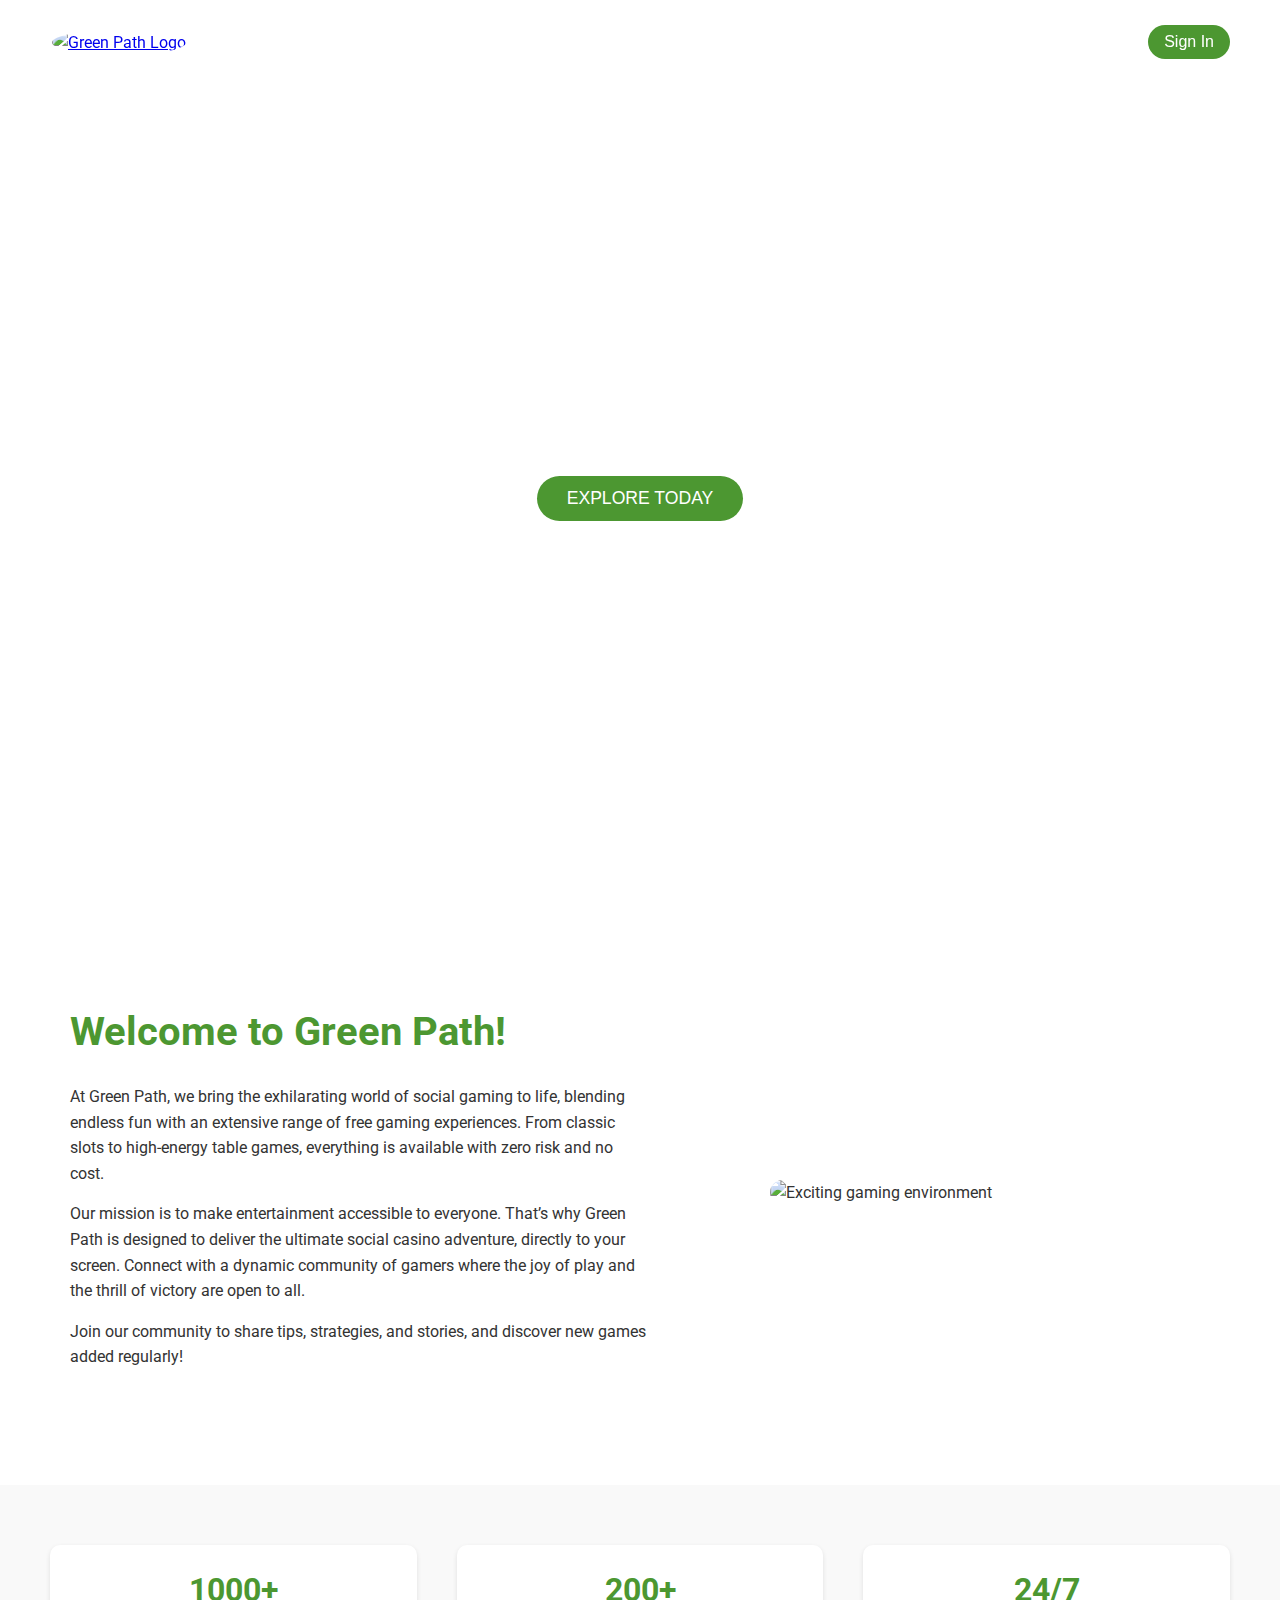
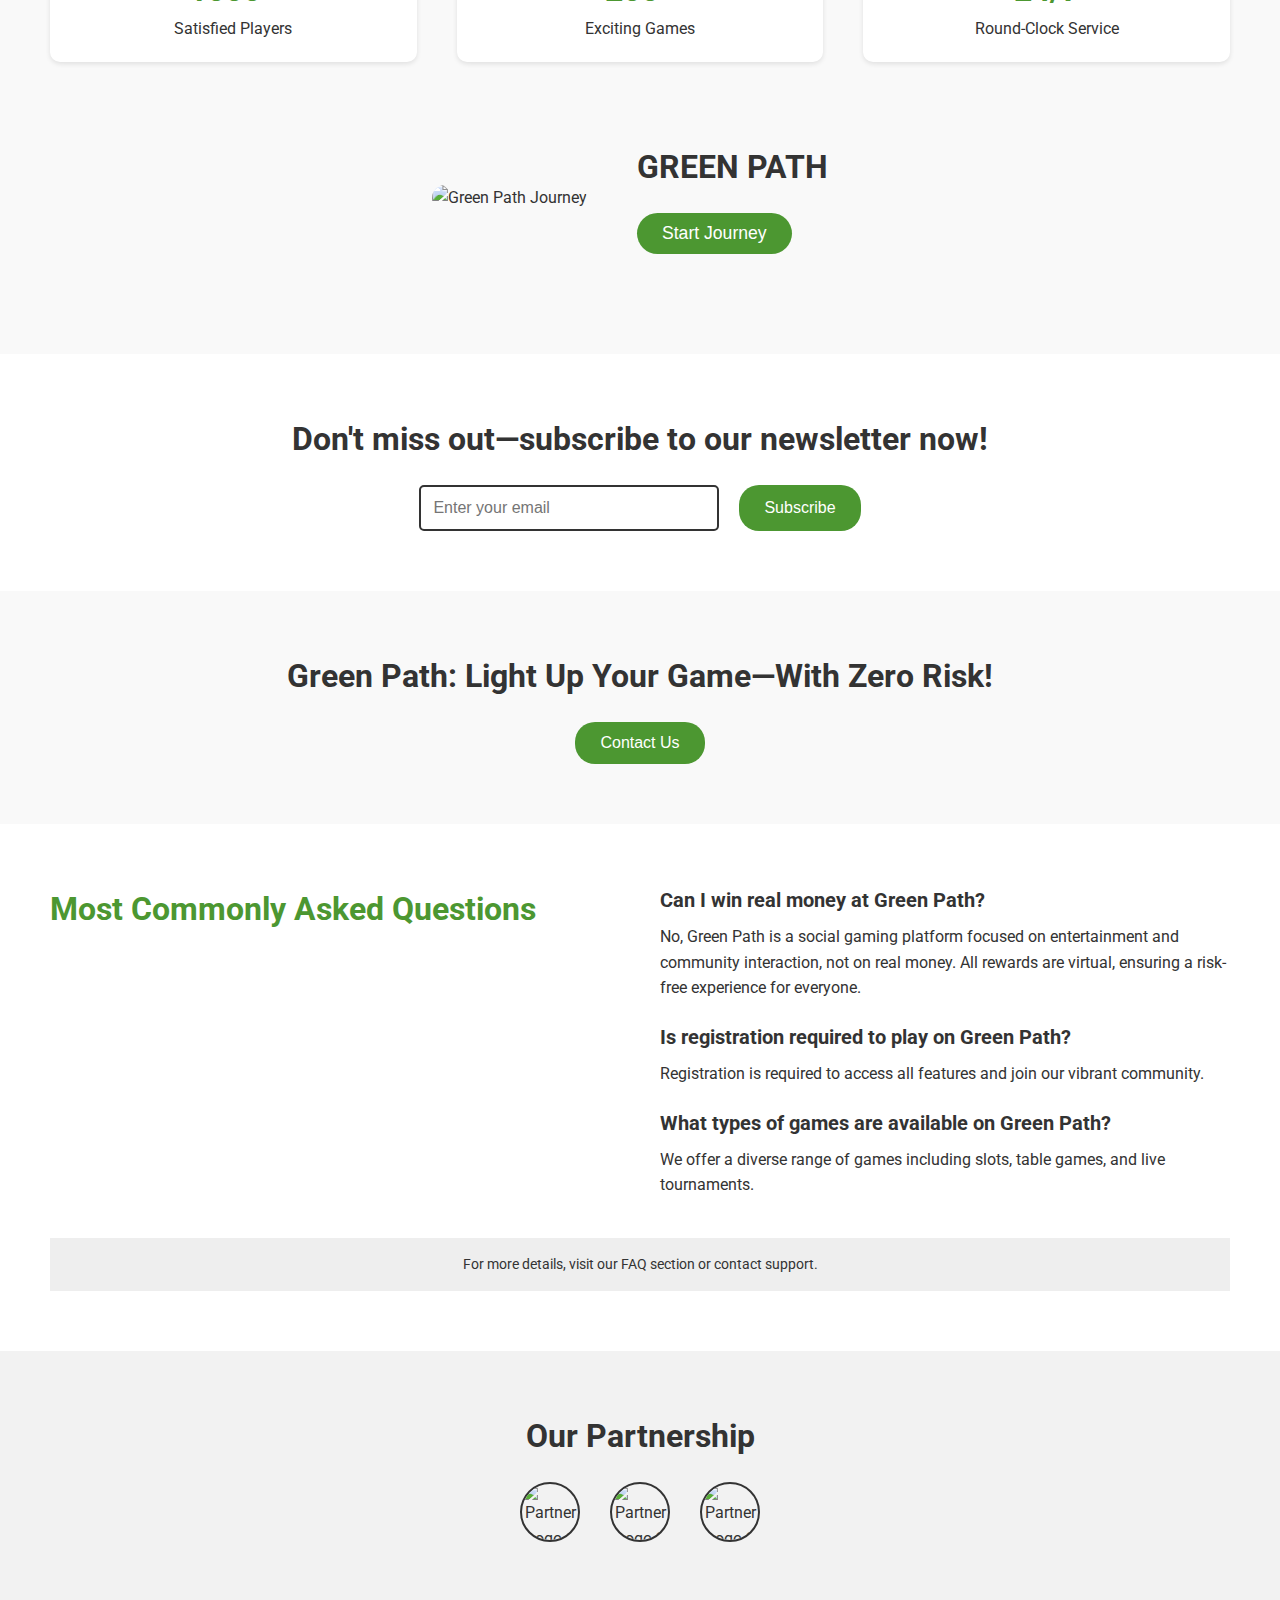
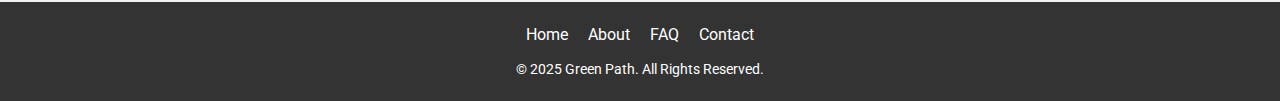
==== commit 13d4670f: "Update file" ====
--- a/js-frontend/landingpage/index.html
+++ b/js-frontend/landingpage/index.html
@@ -1,87 +1,190 @@
 <!DOCTYPE html>
 <html lang="en">
+  <head>
+    <meta charset="UTF-8" />
+    <meta name="viewport" content="width=device-width, initial-scale=1.0" />
+    <title>Green Path - Free Fun and Adventure!</title>
+    <link
+      href="https://cdn.jsdelivr.net/npm/remixicon@4.5.0/fonts/remixicon.css"
+      rel="stylesheet"
+    />
+    <!-- Google Fonts -->
+    <link
+      href="https://fonts.googleapis.com/css2?family=Roboto:wght@400;700&display=swap"
+      rel="stylesheet"
+    />
+    <link rel="stylesheet" href="style.css" />
+  </head>
+  <body>
+    <!-- Header & Navbar -->
+    <header>
+      <nav class="navbar" role="navigation">
+        <div class="nav-left">
+          <a href="#" class="logo">
+            <img
+              src="https://images.unsplash.com/photo-1531875985735-f135dac5f230?q=80&w=1974&auto=format&fit=crop"
+              alt="Green Path Logo"
+            />
+          </a>
+        </div>
+        <div class="nav-right">
+          <a href="#home" class="nav-link">Home</a>
+          <a href="#about" class="nav-link">About</a>
+          <a href="#menu" class="nav-link">Menu</a>
+          <button class="btn-sign">Sign In</button>
+        </div>
+      </nav>
+    </header>
 
-<head>
-    <meta charset="UTF-8">
-    <meta name="viewport" content="width=device-width, initial-scale=1.0">
-    <title>Document</title>
-    <link rel="stylesheet" href="style.css">
-</head>
+    <!-- Main Content -->
+    <main>
+      <!-- Hero Section -->
+      <section id="home" class="hero-section">
+        <div class="hero-bg"></div>
+        <div class="hero-content">
+          <h1>Enter the Realm of Free Fun and Adventure!</h1>
+          <button class="btn-cta">EXPLORE TODAY</button>
+        </div>
+      </section>
 
-<body>
-    <div class="main">
+      <!-- About Section -->
+      <section id="about" class="about-section">
+        <div class="about-text">
+          <h2>Welcome to Green Path!</h2>
+          <p>
+            At Green Path, we bring the exhilarating world of social gaming to life,
+            blending endless fun with an extensive range of free gaming experiences.
+            From classic slots to high-energy table games, everything is available with zero risk and no cost.
+          </p>
+          <p>
+            Our mission is to make entertainment accessible to everyone. That’s why Green Path is
+            designed to deliver the ultimate social casino adventure, directly to your screen.
+            Connect with a dynamic community of gamers where the joy of play and the thrill of victory are open to all.
+          </p>
+          <p>
+            Join our community to share tips, strategies, and stories, and discover new games added regularly!
+          </p>
+        </div>
+        <div class="about-image">
+          <img
+            src="https://images.unsplash.com/photo-1545830790-68595959c491?q=80&w=1935&auto=format&fit=crop"
+            alt="Exciting gaming environment"
+          />
+        </div>
+      </section>
 
-        <div class="bg-fix-img">
+      <!-- Stats & Journey Section -->
+      <section class="stats-section">
+        <div class="stats-cards">
+          <div class="stats-card">
+            <h2>1000+</h2>
+            <p>Satisfied Players</p>
+          </div>
+          <div class="stats-card">
+            <h2>200+</h2>
+            <p>Exciting Games</p>
+          </div>
+          <div class="stats-card">
+            <h2>24/7</h2>
+            <p>Round-Clock Service</p>
+          </div>
+        </div>
+        <div class="journey-section">
+          <img
+            src="https://images.unsplash.com/photo-1564417947365-8dbc9d0e718e?q=80&w=1974&auto=format&fit=crop"
+            alt="Green Path Journey"
+          />
+          <div class="journey-text">
+            <h2>GREEN PATH</h2>
+            <button class="btn-cta">Start Journey</button>
+          </div>
+        </div>
+      </section>
 
+      <!-- Subscribe Section -->
+      <section class="subscribe-section">
+        <h2>Don't miss out—subscribe to our newsletter now!</h2>
+        <div class="subscribe-form">
+          <input type="email" placeholder="Enter your email" aria-label="Email Address" />
+          <button class="btn-subscribe">Subscribe</button>
         </div>
-        <div class=" main1">
+      </section>
 
-            <div class="bar">
+      <!-- Contact Section -->
+      <section class="contact-section">
+        <h2>Green Path: Light Up Your Game—With Zero Risk!</h2>
+        <button class="btn-contact">
+          Contact Us <i class="ri-arrow-right-fill"></i>
+        </button>
+      </section>
 
-                <div class="left">
-                    <img src="https://images.unsplash.com/photo-1531875985735-f135dac5f230?q=80&w=1974&auto=format&fit=crop&ixlib=rb-4.0.3&ixid=M3wxMjA3fDB8MHxwaG90by1wYWdlfHx8fGVufDB8fHx8fA%3D%3D"
-                        alt="logo">
-                </div>
-                <div class="right">
-                    <a href="#home">Home</a>
-                    <a href="#about">About</a>
-                    <a href="#contact"> Menu</a>
+      <!-- FAQ Section -->
+      <section id="faq" class="faq-section">
+        <div class="faq-content">
+          <div class="faq-question">
+            <h2>Most Commonly Asked Questions</h2>
+          </div>
+          <div class="faq-answers">
+            <div class="faq-item">
+              <h3>Can I win real money at Green Path?</h3>
+              <p>
+                No, Green Path is a social gaming platform focused on entertainment and community interaction,
+                not on real money. All rewards are virtual, ensuring a risk-free experience for everyone.
+              </p>
+            </div>
+            <div class="faq-item">
+              <h3>Is registration required to play on Green Path?</h3>
+              <p>
+                Registration is required to access all features and join our vibrant community.
+              </p>
+            </div>
+            <div class="faq-item">
+              <h3>What types of games are available on Green Path?</h3>
+              <p>
+                We offer a diverse range of games including slots, table games, and live tournaments.
+              </p>
+            </div>
+          </div>
+        </div>
+        <div class="faq-footer">
+          <p>For more details, visit our FAQ section or contact support.</p>
+        </div>
+      </section>
 
-                    <button>Sign</button>
+      <!-- Partners Section -->
+      <section class="partners-section">
+        <h2>Our Partnership</h2>
+        <div class="partners-logos">
+          <img
+            src="https://images.unsplash.com/photo-1563364664-399838d1394c?q=80&w=2073&auto=format&fit=crop"
+            alt="Partner Logo 1"
+          />
+          <img
+            src="https://images.unsplash.com/photo-1563364664-399838d1394c?q=80&w=2073&auto=format&fit=crop"
+            alt="Partner Logo 2"
+          />
+          <img
+            src="https://images.unsplash.com/photo-1563364664-399838d1394c?q=80&w=2073&auto=format&fit=crop"
+            alt="Partner Logo 3"
+          />
+        </div>
+      </section>
+    </main>
 
-
-                </div>
-            </div>
-
-            <h1>Enter the Realm of Free Fun and Adventure!</h1>
-
-            <button>EXPLORE TODAY</button>
-
+    <!-- Footer -->
+    <footer class="footer">
+      <div class="footer-content">
+        <div class="footer-links">
+          <a href="#home">Home</a>
+          <a href="#about">About</a>
+          <a href="#faq">FAQ</a>
+          <a href="#contact">Contact</a>
         </div>
-
-        <div class="page2">
-            <div class="content">
-                <h2>Welcome to best-1canzino!</h2>
-                <p>At best-1canzino, we bring the exhilarating world of social gaming to life, blending endless fun with
-                    an extensive range of free gambling experiences. From classic slots to high-energy table games,
-                    everything is available with zero risk and no cost. Prepare for uninterrupted excitement!</p>
-                <p>Our mission is to make entertainment accessible to everyone. That’s why best-1canzino is designed to
-                    deliver the ultimate social casino adventure, directly to your screen. Connect with a dynamic
-                    community of gamers where the joy of play and the thrill of victory are open to all.</p>
-                <p>At best-1canzino, it’s more than just free games—it’s about being part of a warm and welcoming
-                    community. Here, players share tips, strategies, and stories, creating connections that go beyond
-                    the screen. With new games added regularly, there’s always something exciting to discover!
-            </div>
-            </p>
-            <div class="photo">
-                <img src="https://images.unsplash.com/photo-1545830790-68595959c491?q=80&w=1935&auto=format&fit=crop&ixlib=rb-4.0.3&ixid=M3wxMjA3fDB8MHxwaG90by1wYWdlfHx8fGVufDB8fHx8fA%3D%3D"
-                    alt="logo">
-            </div>
-
+        <div class="footer-info">
+          <p>&copy; 2025 Green Path. All Rights Reserved.</p>
         </div>
-        <div class="page3">
-            
-            <div class="view">
-                <h1>1000+ <br>Satisfied Players</h1>
-                <h1>200+ <br> Exciting Games</h1>
-                <h1>24/7 <br>Round-Clock</h1>
-            </div>
-        
-            <div class="img2 "> 
-                <img src="https://images.unsplash.com/photo-1564417947365-8dbc9d0e718e?q=80&w=1974&auto=format&fit=crop&ixlib=rb-4.0.3&ixid=M3wxMjA3fDB8MHxwaG90by1wYWdlfHx8fGVufDB8fHx8fA%3D%3D" alt="logo">
-
-                <div class="img2-text">
-                    <h1>GREEN PATH</h1>
-                    <button>Start Journey</button>
-                </div>
-            </div>
-             
-            <div class="email"></div>
-
-
-
-        </div>
-    </div>
-</body>
-
-</html>+      </div>
+    </footer>
+    
+  </body>
+</html>
--- a/js-frontend/landingpage/style.css
+++ b/js-frontend/landingpage/style.css
@@ -1,225 +1,462 @@
+/* Reset and Base */
 * {
-    margin: 0;
-    padding: 0;
-    box-sizing: border-box;
+  margin: 0;
+  padding: 0;
+  box-sizing: border-box;
 }
 
 html,
 body {
-    width: 100%;
-    height: 100%;
-}
-
-
-
-
-.main1 {
-    height: 100vh;
-    width: 100vw;
-
-    position: relative;
-    z-index: 1;
-    background-size: cover;
-    background-position: center;
-
-}
-
-.bg-fix-img {
-    height: 100vh;
-    width: 100vw;
-    position: fixed;
-    z-index: -1;
-    background-image: url('https://images.unsplash.com/photo-1500382017468-9049fed747ef?q=80&w=1932&auto=format&fit=crop&ixlib=rb-4.0.3&ixid=M3wxMjA3fDB8MHxwaG90by1wYWdlfHx8fGVufDB8fHx8fA%3D%3D');
-}
-
-.next {
-    height: 600px;
-    width: 100%;
-    background-color: #4c9731;
-}
-
-.bar {
-    height: 100px;
-    width: 100%;
-
-    display: flex;
-    justify-content: space-between;
-    
-    align-items: center;
-    padding: 0 50px;
-}
-
-.left img {
-    height: 60px;
-    width: 60px;
-    border-radius: 50%;
-    object-fit: cover;
-    border: #000000 solid 3px;
-
-}
-.left img:hover {
-    border: #4c9731 solid 4px;
-    transition: 0.5s;
-    scale: 0.9;
-}
-
-
-
-.right a {
-    text-decoration: none;
-    color: white;
-    font-size: 20px;
+  width: 100%;
+  height: 100%;
+  font-family: 'Roboto', sans-serif;
+  line-height: 1.6;
+  color: #333;
+}
+
+/* Navbar */
+.navbar {
+  display: flex;
+  justify-content: space-between;
+  align-items: center;
+  padding: 20px 50px;
+  background-color: transparent; /* Removed black background */
+  position: fixed;
+  width: 100%;
+  z-index: 1000;
+  /* Optional: add a subtle box-shadow for separation if needed */
+  /* box-shadow: 0 2px 5px rgba(0,0,0,0.1); */
+}
+
+.navbar .logo img {
+  height: 50px;
+  width: 50px;
+  border-radius: 50%;
+  border: 2px solid #fff;
+  transition: transform 0.3s;
+}
+
+.navbar .logo img:hover,
+.navbar .logo img:focus {
+  transform: scale(0.95);
+}
+
+.nav-right {
+  display: flex;
+  align-items: center;
+  gap: 20px;
+}
+
+.nav-link {
+  text-decoration: none;
+  color: #fff;
+  font-size: 18px;
+  padding: 8px 12px;
+  transition: background-color 0.3s, color 0.3s;
+  border-radius: 4px;
+}
+
+.nav-link:hover,
+.nav-link:focus {
+  background-color: #4c9731;
+  color: #fff;
+}
+
+.btn-sign {
+  background-color: #4c9731;
+  color: #fff;
+  border: none;
+  padding: 8px 16px;
+  border-radius: 20px;
+  cursor: pointer;
+  font-size: 16px;
+  transition: background-color 0.3s, transform 0.3s;
+}
+
+.btn-sign:hover,
+.btn-sign:focus {
+  background-color: #3a7c25;
+  transform: scale(0.98);
+}
+
+/* Hero Section */
+.hero-section {
+  position: relative;
+  height: 100vh;
+  width: 100%;
+  display: flex;
+  align-items: center;
+  justify-content: center;
+  text-align: center;
+  padding: 0 20px;
+}
+
+.hero-bg {
+  background-image: url('https://images.unsplash.com/photo-1500382017468-9049fed747ef?q=80&w=1932&auto=format&fit=crop');
+  background-size: cover;
+  background-position: center;
+  position: absolute;
+  top: 0;
+  left: 0;
+  height: 100%;
+  width: 100%;
+  z-index: -1;
+  filter: brightness(0.7);
+}
+
+.hero-content h1 {
+  font-size: 3rem;
+  margin-bottom: 20px;
+  color: #fff;
+}
+
+.btn-cta {
+  background-color: #4c9731;
+  color: #fff;
+  border: none;
+  padding: 12px 30px;
+  border-radius: 30px;
+  font-size: 1.1rem;
+  cursor: pointer;
+  transition: background-color 0.3s, transform 0.3s;
+}
+
+.btn-cta:hover,
+.btn-cta:focus {
+  background-color: #3a7c25;
+  transform: scale(0.98);
+}
+
+/* About Section */
+.about-section {
+  display: flex;
+  align-items: center;
+  justify-content: space-between;
+  padding: 80px 50px;
+  flex-wrap: wrap;
+  gap: 40px;
+  background-color: #fff;
+}
+
+.about-text {
+  flex: 1 1 500px;
+  padding: 20px;
+}
+
+.about-text h2 {
+  font-size: 2.5rem;
+  margin-bottom: 20px;
+  color: #4c9731;
+}
+
+.about-text p {
+  font-size: 1rem;
+  margin-bottom: 15px;
+}
+
+.about-image {
+  flex: 1 1 400px;
+  display: flex;
+  justify-content: center;
+}
+
+.about-image img {
+  width: 100%;
+  max-width: 400px;
+  border-radius: 20px;
+  object-fit: cover;
+}
+
+/* Stats Section */
+.stats-section {
+  padding: 60px 50px;
+  background-color: #f9f9f9;
+  text-align: center;
+}
+
+.stats-cards {
+  display: flex;
+  justify-content: center;
+  gap: 40px;
+  flex-wrap: wrap;
+  margin-bottom: 40px;
+}
+
+.stats-card {
+  background-color: #fff;
+  padding: 20px 30px;
+  border-radius: 10px;
+  box-shadow: 0 2px 5px rgba(0, 0, 0, 0.1);
+  flex: 1 1 200px;
+}
+
+.stats-card h2 {
+  font-size: 2rem;
+  color: #4c9731;
+}
+
+.stats-card p {
+  font-size: 1rem;
+}
+
+/* Journey Section */
+.journey-section {
+  display: flex;
+  align-items: center;
+  justify-content: center;
+  flex-wrap: wrap;
+  gap: 30px;
+  padding: 20px;
+}
+
+.journey-section img {
+  max-width: 400px;
+  border-radius: 20px;
+  object-fit: cover;
+}
+
+.journey-text {
+  text-align: left;
+  padding: 20px;
+}
+
+.journey-text h2 {
+  font-size: 2rem;
+  color: #333;
+  margin-bottom: 20px;
+}
+
+.journey-text .btn-cta {
+  padding: 10px 25px;
+}
+
+/* Subscribe Section */
+.subscribe-section {
+  background-color: #fff;
+  padding: 60px 50px;
+  text-align: center;
+}
+
+.subscribe-section h2 {
+  font-size: 2rem;
+  margin-bottom: 20px;
+}
+
+.subscribe-form {
+  display: flex;
+  justify-content: center;
+  gap: 20px;
+  flex-wrap: wrap;
+}
+
+.subscribe-form input[type="email"] {
+  padding: 12px;
+  font-size: 1rem;
+  border: 2px solid #333;
+  border-radius: 5px;
+  width: 300px;
+}
+
+.btn-subscribe {
+  background-color: #4c9731;
+  color: #fff;
+  border: none;
+  padding: 12px 25px;
+  border-radius: 20px;
+  font-size: 1rem;
+  cursor: pointer;
+  transition: background-color 0.3s, transform 0.3s;
+}
+
+.btn-subscribe:hover,
+.btn-subscribe:focus {
+  background-color: #3a7c25;
+  transform: scale(0.98);
+}
+
+/* Contact Section */
+.contact-section {
+  padding: 60px 50px;
+  text-align: center;
+  background-color: #f9f9f9;
+}
+
+.contact-section h2 {
+  font-size: 2rem;
+  margin-bottom: 20px;
+}
+
+.btn-contact {
+  background-color: #4c9731;
+  color: #fff;
+  border: none;
+  padding: 12px 25px;
+  border-radius: 20px;
+  font-size: 1rem;
+  cursor: pointer;
+  transition: background-color 0.3s, transform 0.3s;
+}
+
+.btn-contact:hover,
+.btn-contact:focus {
+  background-color: #3a7c25;
+  transform: scale(0.98);
+}
+
+/* FAQ Section */
+.faq-section {
+  padding: 60px 50px;
+  background-color: #fff;
+}
+
+.faq-content {
+  display: flex;
+  flex-wrap: wrap;
+  gap: 40px;
+  margin-bottom: 20px;
+}
+
+.faq-question,
+.faq-answers {
+  flex: 1 1 300px;
+}
+
+.faq-question h2 {
+  font-size: 2rem;
+  color: #4c9731;
+}
+
+.faq-item {
+  margin-bottom: 20px;
+}
+
+.faq-item h3 {
+  font-size: 1.25rem;
+  margin-bottom: 8px;
+}
+
+.faq-item p {
+  font-size: 1rem;
+}
+
+.faq-footer {
+  text-align: center;
+  background-color: #eee;
+  padding: 15px;
+  font-size: 0.9rem;
+}
+
+/* Partners Section */
+.partners-section {
+  padding: 60px 50px;
+  background-color: #f2f2f2;
+  text-align: center;
+}
+
+.partners-section h2 {
+  font-size: 2rem;
+  margin-bottom: 20px;
+}
+
+.partners-logos {
+  display: flex;
+  justify-content: center;
+  gap: 30px;
+  flex-wrap: wrap;
+}
+
+.partners-logos img {
+  height: 60px;
+  width: 60px;
+  object-fit: cover;
+  border: 2px solid #333;
+  border-radius: 50%;
+  transition: transform 0.3s;
+}
+
+.partners-logos img:hover,
+.partners-logos img:focus {
+  transform: scale(1.05);
+}
+
+/* Footer */
+.footer {
+  background-color: #333;
+  color: #fff;
+  padding: 20px 50px;
+}
+
+.footer-content {
+  display: flex;
+  flex-direction: column;
+  align-items: center;
+  gap: 10px;
+}
+
+.footer-links {
+  display: flex;
+  gap: 20px;
+}
+
+.footer-links a {
+  color: #fff;
+  text-decoration: none;
+  font-size: 1rem;
+  transition: color 0.3s;
+}
+
+.footer-links a:hover,
+.footer-links a:focus {
+  color: #4c9731;
+}
+
+.footer-info {
+  font-size: 0.9rem;
+}
+
+/* Responsive Styles */
+@media (max-width: 768px) {
+  .navbar {
+    flex-direction: column;
     padding: 10px 20px;
-    border-radius: 5px;
-    cursor: pointer;
-}
-
-.right {
-    height: 50px;
-    width: 50px;
-    display: flex;
-    justify-content: flex-end;
-    align-items: center;
-    gap: 40px;
-    font-size: 20px;
-    padding: 10px 20px;
-
-}
-
-button {
-    background-color: #4c9731;
-    color: white;
-    border: none;
-    padding: 10px 20px;
-    border-radius: 5px;
-    cursor: pointer;
-}
-
-h1 {
-    color: white;
-    font-size: 60px;
-    padding: 100px 50px;
+  }
+  .nav-right {
+    flex-wrap: wrap;
+    justify-content: center;
+    gap: 10px;
+  }
+  .hero-content h1 {
+    font-size: 2.5rem;
+  }
+  .about-section {
+    flex-direction: column;
     text-align: center;
-    width: 600px;
-    margin: 0 auto;
-
-}
-
-button:hover {
-    background-color: #f2f2f2;
-    color: #ee1818;
-    transition: 0.5s;
-    scale: 0.9;
-
-}
-
-.main button {
-    margin: 0 auto;
-    display: block;
-    width: 170px;
-    height: 40px;
-}
-
-.page2 {
-    height: 750px;
-    width: 100%;
-    background-color: #fff;
-    display: flex;
-    justify-content: center;
-    align-items: center;
-    padding: 0 70px;
-
-
-}
-
-.page2 h2 {
-    padding: 20px 100px;
-    font-size: 50px;
-}
-
-.page2 p {
-    font-size: 20px;
-    padding: 20px 100px;
-    text-align: center;
-    width: 800px;
-}
-
-.photo img {
-    height: 500px;
-    width: 420px;
-    background-size: cover;
-    background-position: centre;
-    border-top-right-radius: 20px;
-    border-top-left-radius: 20px;
-    border-bottom-right-radius: 200px;
-    border-bottom-left-radius: 20px;
-}
-
-.view {
-    height: 150px;
-    width: 100%;
-    display: flex;
-    justify-content: space-between;
-    align-items: center;
-    padding: 0px 100px;
-    background-color: rgb(255, 255, 255);
-}
-
-.view h1 {
-    height: 20px;
-    width: 100px;
-    font-size: 20px;
-    color: #020000;
-    padding: 0px 20px;
-}
-
-
-
-.img2 img {
-    height: 650px;
-    width: 650px;
-    background-size: cover;
-    background-position: center;
-    border-radius: 20px;
-    margin-top: 60px;
-    margin-left: 360px;
-
-
-}
-
-.img2-text {
-    height: 100px;
-    width: 100%;
-
-}
-
-.img2-text h1 {
-    margin-top: 10px;
-    font-size: 45px;
-    padding: 20px 100px;
-    color: #020000;
-
-}
-
-.img2-text button {
-    margin: 0 auto;
-    display: block;
-    width: 170px;
-    height: 45px;
-    background-color: #4c9731;
-    color: white;
-    border: none;
-    font-size: 20px;
-    padding: 10px 20px;
-    border-radius: 5px;
-    cursor: pointer;
-}
-
-.page3 {
-    height: 1400px;
-    width: 100%;
-    background-color: #ffffff;
-    padding: 10px 70px;
-
-
-}+  }
+  .about-text, .about-image {
+    flex: 1 1 100%;
+  }
+  .stats-cards {
+    flex-direction: column;
+  }
+  .faq-content {
+    flex-direction: column;
+  }
+}
+
+@media (max-width: 480px) {
+  .hero-content h1 {
+    font-size: 2rem;
+  }
+  .nav-link {
+    font-size: 16px;
+  }
+  .btn-sign {
+    font-size: 14px;
+  }
+  .about-text h2 {
+    font-size: 2rem;
+  }
+  .stats-card h2 {
+    font-size: 1.5rem;
+  }
+}
